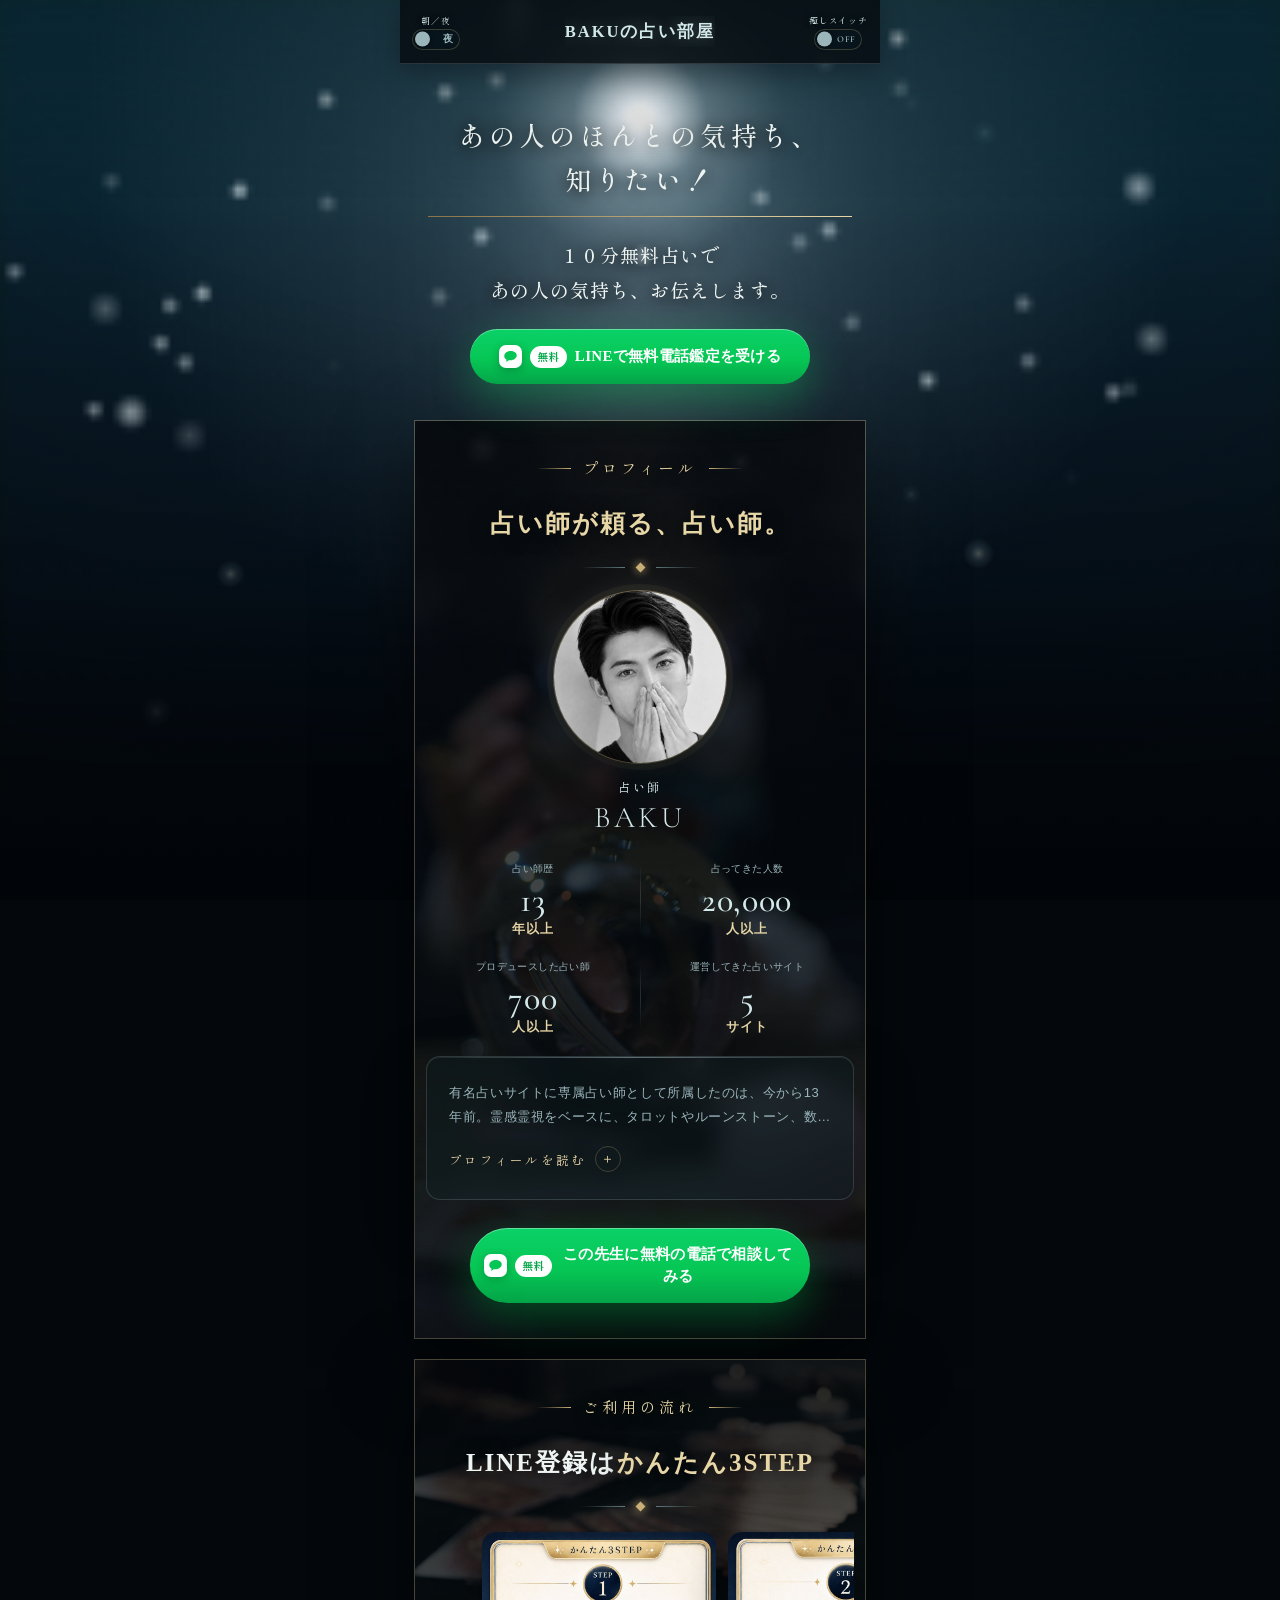
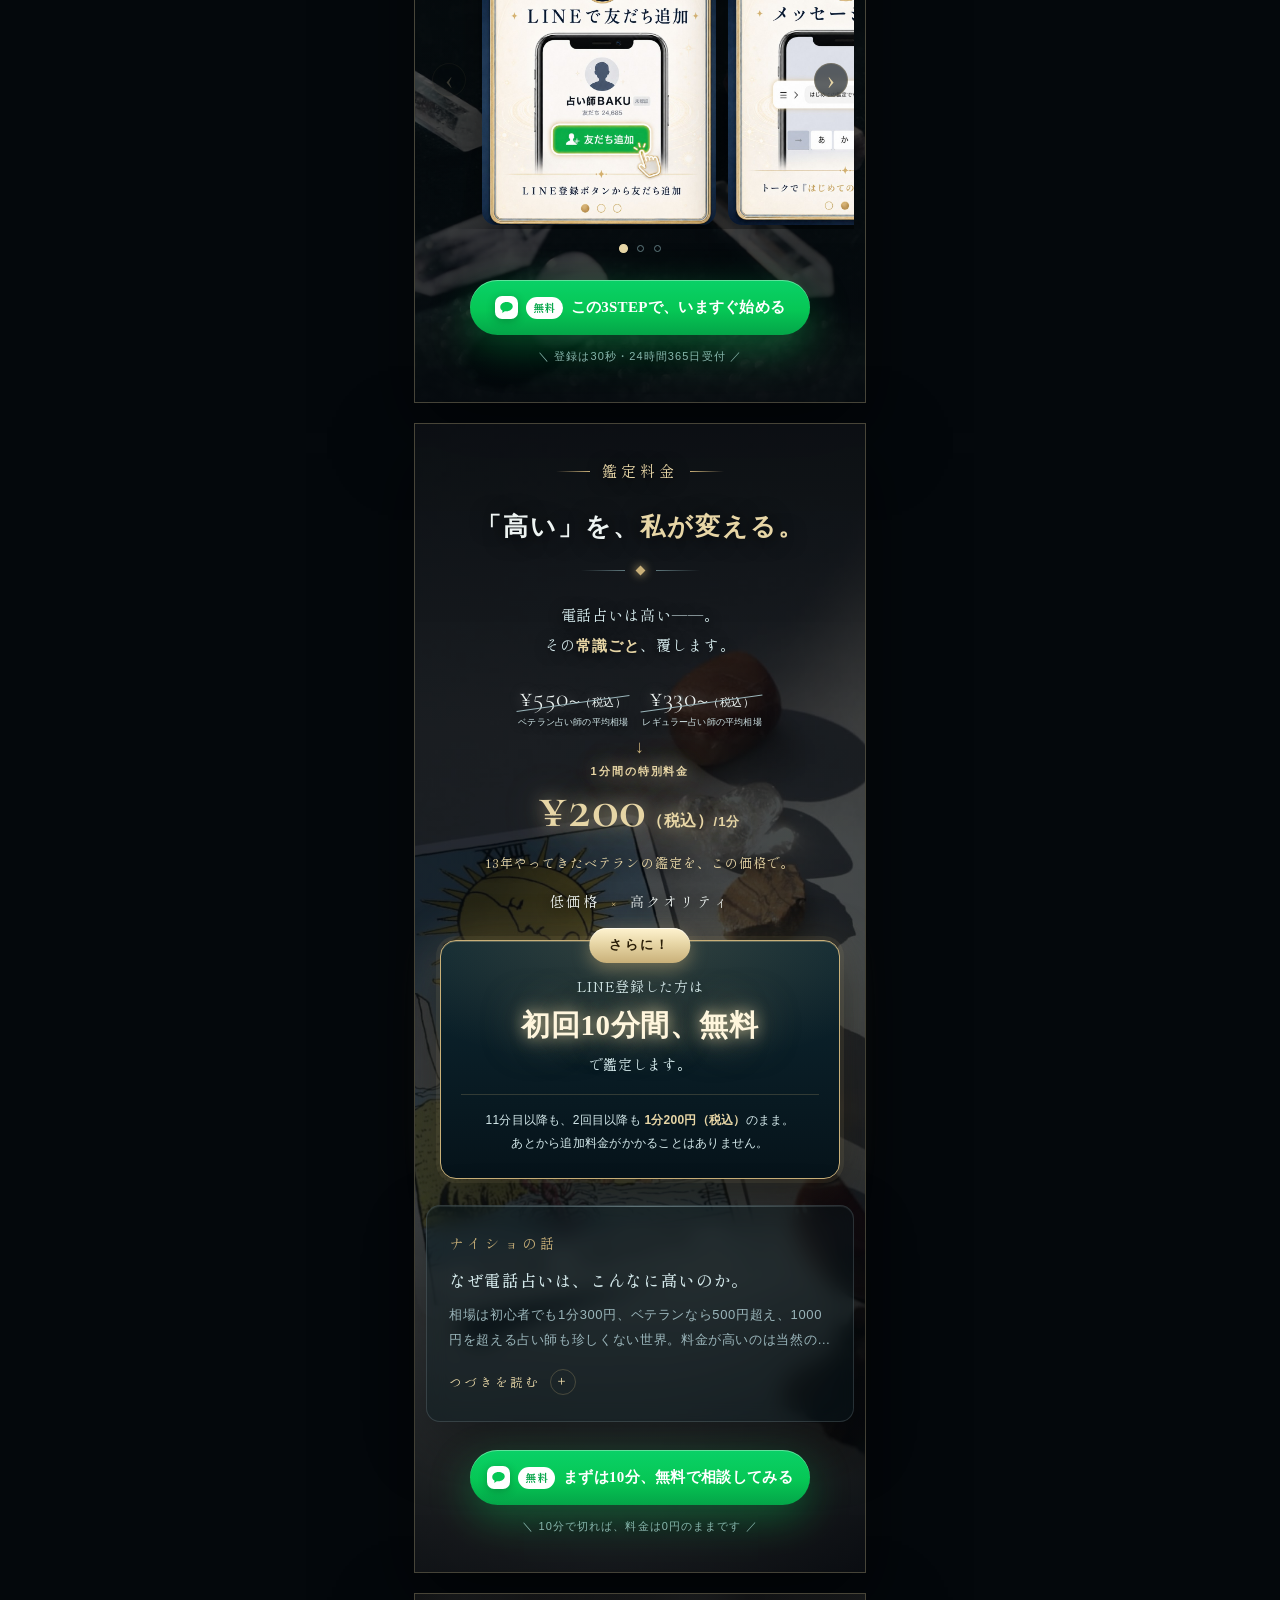
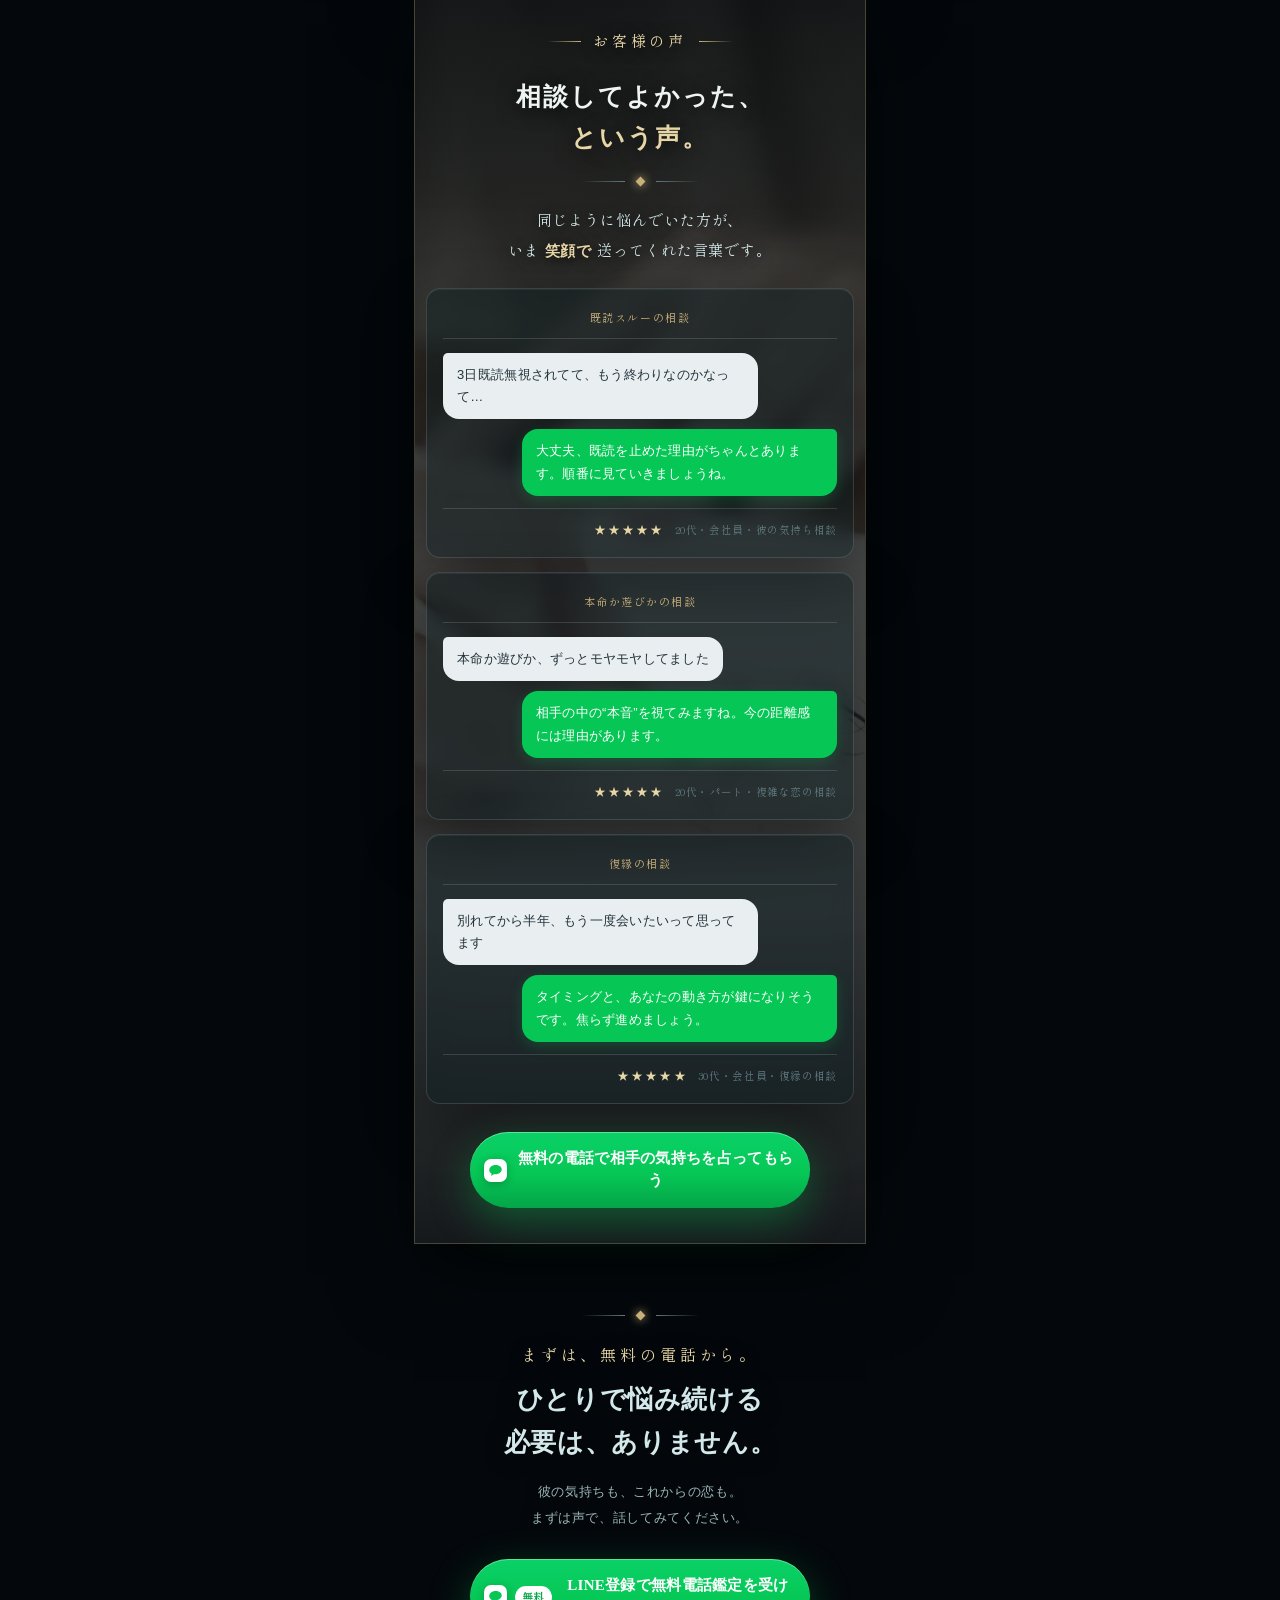
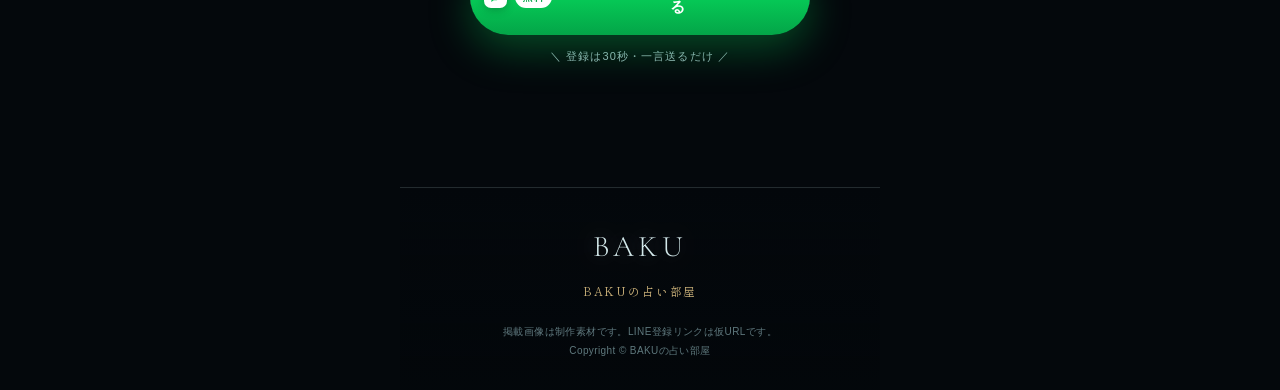
==== haru_line_lp_fable5/index.html @ 89db2534 "Rewrite the fable5 hero slider copy and catch line Co-Authored-By: Claude Opus 5 <noreply@anthropic." ====
﻿<!DOCTYPE html>
<html lang="ja">
<head>
<meta charset="UTF-8">
<meta name="viewport" content="width=device-width, initial-scale=1.0, viewport-fit=cover">
<title>占い師 BAKU｜恋愛・復縁・彼の気持ち｜LINE登録で初回10分の無料電話鑑定</title>
<meta name="description" content="恋愛・復縁・彼の気持ちに強い占い師BAKU。ひとりで悩む前に、まずはLINE登録で初回10分の無料電話鑑定を。登録後は一言送るだけ。相談実績15,000人以上。">
<meta name="theme-color" content="#04080c">
<meta property="og:title" content="占い師 BAKU｜恋愛・復縁の月あかり鑑定">
<meta property="og:type" content="website">
<link rel="preconnect" href="https://fonts.googleapis.com">
<link rel="preconnect" href="https://fonts.gstatic.com" crossorigin>
<link href="https://fonts.googleapis.com/css2?family=Shippori+Mincho+B1:wght@400;500;600;700;800&family=Zen+Kaku+Gothic+New:wght@300;400;500&family=Cormorant+Garamond:ital,wght@0,300;0,400;0,500;1,400&display=swap" rel="stylesheet">
<!-- ?v= の数字は、style.css / app.js を直したら日付などに変えてください。
     これを変えないと、スマホが前に読み込んだ古いファイルを使い続けます。 -->
<link rel="stylesheet" href="assets/style.css?v=20260826a">
<!-- 朝／夜。前回選んだほうを、CSSが効き始める前に <html> へ付けておきます。
     これをやらないと、朝を選んでいる人に一瞬だけ夜が見えてしまいます。 -->
<script>try{document.documentElement.dataset.theme=localStorage.getItem('baku-theme')==='morning'?'morning':'night';}catch(e){document.documentElement.dataset.theme='night';}</script>
</head>
<body>
<canvas id="water"></canvas>
<div class="vignette"></div>

<header class="site-header">
  <button class="theme-tg" id="themeToggle" type="button" aria-label="朝と夜を切り替える" aria-pressed="false">
    <span class="tg-label">朝／夜</span>
    <span class="tg-switch" aria-hidden="true"><span class="tg-knob"></span><span class="tg-state">夜</span></span>
  </button>
  <div class="site-logo">BAKUの占い部屋</div>
  <button class="snd" id="snd" type="button" aria-label="癒しスイッチ（水の音）" aria-pressed="false">
    <span class="snd-label">癒しスイッチ</span>
    <span class="snd-switch" aria-hidden="true"><span class="snd-knob"></span><span class="snd-state">OFF</span></span>
  </button>
</header>

<div class="shell">

  <!-- ============ ① HERO / ファーストビュー ============ -->
  <header class="hero" id="top">
    <!-- 金色のバッジは一旦なし（下のLINEボタンと内容が重なるため）。
         戻すときは、下の3行のコメントを外してください。CSSは残してあります。
    <div class="hero-top">
      <span class="hero-badge"><span class="dot"></span>LINE登録で 初回10分無料</span>
    </div>
    -->
    <div class="hero-content">
      <!-- 上部バナーは一旦なし。sample01.png が横長バナーから縦長の顔写真に差し替わったので、
           下の1行をそのまま復活させても比率が合いません。ここに顔を出したくなったら、
           プロフィールと同じ丸アイコン（assets/baku_icon.jpg）を使ってください。
      <div class="hero-photo"><img src="assets/sample01.png" alt="占い師 BAKU" fetchpriority="high"></div>
      -->

      <!-- 横から流れてくるコピー：メーターが満ちたら次の言葉へ。
           文中の「|」は改行位置です（画面には出ません）。自動で折り返させると
           行頭に1文字だけ残ることがあるので、読みやすい位置で手で区切っています。 -->
      <div class="hero-slider" id="heroSlider">
        <div class="hs-stage" aria-live="polite">
          <p class="hs-phrase">あの人のほんとの気持ち、|知りたい！</p>
          <p class="hs-phrase">連絡がこない、|本当の理由は？</p>
          <p class="hs-phrase">復縁できる？|このまま待つべき？</p>
          <p class="hs-phrase">わたしにとって、|あの人はベストな人？</p>
        </div>
        <div class="hs-meter" id="hsMeter" aria-hidden="true"></div>
      </div>

      <p class="hero-copy">１０分無料占いで<br>あの人の気持ち、お伝えします。</p>

      <div class="hero-btnwrap">
        <!-- LINE登録リンク①（ヒーロー）: 本番のLINE公式URLに差し替え -->
        <a class="btn" href="#" data-line>
          <span class="line-ic" aria-hidden="true"><svg viewBox="0 0 24 24" fill="#fff"><path d="M12 3C6.5 3 2 6.6 2 11c0 2.5 1.5 4.7 3.8 6.2-.2.7-.7 2.4-.8 2.8 0 .3.2.4.4.3.2-.1 2.7-1.8 3.7-2.5.9.1 1.9.2 2.9.2 5.5 0 10-3.6 10-8S17.5 3 12 3z"/></svg></span>
          <span class="free">無料</span><span class="txt">LINEで無料電話鑑定を受ける</span>
        </a>
      </div>

    </div>
  </header>

  <!-- ============ ② プロフィール（占い師BAKU紹介） ============ -->
  <section class="sec vidsec reveal" id="profile">
    <div class="cospa-stage" aria-hidden="true">
      <video poster="assets/poster07.jpg" autoplay muted loop playsinline preload="none">
        <source src="assets/mo07.mp4" type="video/mp4">
        <source src="assets/mo07.webm" type="video/webm">
      </video>
      <div class="veil"></div>
    </div>
    <div class="eyebrow">プロフィール</div>
    <div class="sec-title"><span class="gold">占い師が頼る、占い師。</span></div>
    <div class="divider"><span></span><i class="diamond"></i><span></span></div>

    <div class="profile-photo"><img src="assets/baku_icon.jpg" alt="占い師 BAKU" width="560" height="560" loading="lazy"></div>
    <div class="profile-name">占い師<span>BAKU</span></div>

    <!-- このセクションで一番目立たせる4つの数字。2列×2行で並べ、
         ラベル → 数字 → 単位 の順。単位を数字の下に置くことで、
         「20,000」のような桁の多い数字でも列からはみ出しません。 -->
    <div class="stats">
      <div class="stat"><div class="lbl">占い師歴</div><div class="num">13<small>年以上</small></div></div>
      <div class="stat"><div class="lbl">占ってきた人数</div><div class="num">20,000<small>人以上</small></div></div>
      <div class="stat"><div class="lbl">プロデュースした占い師</div><div class="num">700<small>人以上</small></div></div>
      <div class="stat"><div class="lbl">運営してきた占いサイト</div><div class="num">5<small>サイト</small></div></div>
    </div>

    <!-- プロフィールカード：長文は最初たたんでおき、読みたい人だけパネルで開きます -->
    <div class="glass teaser">
      <p class="teaser-p">有名占いサイトに専属占い師として所属したのは、今から13年前。霊感霊視をベースに、タロットやルーンストーン、数秘術も組み合わせて鑑定していくと…</p>
      <button class="readmore" data-modal="profile">プロフィールを読む<span class="ic">＋</span></button>
    </div>

    <div class="btn-wrap cta-line">
      <!-- LINE登録リンク②（プロフィール後）: 本番のLINE公式URLに差し替え -->
      <a class="btn" href="#" data-line>
        <span class="line-ic" aria-hidden="true"><svg viewBox="0 0 24 24" fill="#fff"><path d="M12 3C6.5 3 2 6.6 2 11c0 2.5 1.5 4.7 3.8 6.2-.2.7-.7 2.4-.8 2.8 0 .3.2.4.4.3.2-.1 2.7-1.8 3.7-2.5.9.1 1.9.2 2.9.2 5.5 0 10-3.6 10-8S17.5 3 12 3z"/></svg></span>
        <span class="free">無料</span><span class="txt">この先生に無料の電話で相談してみる</span>
      </a>
    </div>
  </section>

  <!-- ============ ③ ご利用の流れ（LINE登録3STEP） ============ -->
  <section class="sec vidsec reveal" id="flow">
    <div class="cospa-stage" aria-hidden="true">
      <video poster="assets/poster05.jpg" autoplay muted loop playsinline preload="none">
        <source src="assets/mo05.mp4" type="video/mp4">
      </video>
      <div class="veil"></div>
    </div>
    <div class="eyebrow">ご利用の流れ</div>
    <div class="sec-title">LINE登録は<span class="gold">かんたん3STEP</span></div>
    <div class="divider"><span></span><i class="diamond"></i><span></span></div>

    <!-- 横スワイプはCSSのスクロールスナップに任せています（指の動きをJSで追いかけていません）。
         ブラウザ本来の横スクロールなので、慣性も端の止まり方もOS標準どおりに動きます。
         JSがやるのは、ドットの点灯と矢印を押したときの移動だけです。
         左右のカードが少しのぞくように、1枚の幅を74%にしてあります。 -->
    <div class="steps">
      <button class="steps-arw prev" type="button" aria-label="前のステップを見る">‹</button>
      <div class="steps-track" id="stepsTrack">
        <figure class="step-slide"><img src="assets/line_step1.jpg" alt="STEP1 LINEで友だち追加。LINE登録ボタンから友だち追加します。" width="840" height="1050" loading="lazy"></figure>
        <figure class="step-slide"><img src="assets/line_step2.jpg" alt="STEP2 メッセージを送信。トークで「はじめての鑑定です。」と送ります。" width="840" height="1050" loading="lazy"></figure>
        <figure class="step-slide"><img src="assets/line_step3.jpg" alt="STEP3 無料鑑定の日時を決める。日時を決めて、当日お電話で鑑定します。24時間365日受付中。" width="840" height="1050" loading="lazy"></figure>
      </div>
      <button class="steps-arw next" type="button" aria-label="次のステップを見る">›</button>
    </div>
    <div class="steps-dots" id="stepsDots"></div>

    <div class="btn-wrap cta-line">
      <!-- LINE登録リンク: 本番のLINE公式URLに差し替え -->
      <a class="btn" href="#" data-line>
        <span class="line-ic" aria-hidden="true"><svg viewBox="0 0 24 24" fill="#fff"><path d="M12 3C6.5 3 2 6.6 2 11c0 2.5 1.5 4.7 3.8 6.2-.2.7-.7 2.4-.8 2.8 0 .3.2.4.4.3.2-.1 2.7-1.8 3.7-2.5.9.1 1.9.2 2.9.2 5.5 0 10-3.6 10-8S17.5 3 12 3z"/></svg></span>
        <span class="free">無料</span><span class="txt">この3STEPで、いますぐ始める</span>
      </a>
      <p class="btn-sub">＼ 登録は30秒・24時間365日受付 ／</p>
    </div>
  </section>

  <!-- ============ ④ 鑑定料金（相場との比較） ============ -->
  <section class="sec vidsec reveal" id="price">
    <div class="cospa-stage" aria-hidden="true">
      <video poster="assets/poster06.jpg" autoplay muted loop playsinline preload="none">
        <source src="assets/mo06.mp4" type="video/mp4">
      </video>
      <div class="veil"></div>
    </div>
    <div class="eyebrow">鑑定料金</div>
    <div class="sec-title">「高い」を、<span class="gold">私が変える。</span></div>
    <div class="divider"><span></span><i class="diamond"></i><span></span></div>

    <!-- 料金は「いくらか」ではなく「相場と比べてどうか」を見せます。
         ¥550 / ¥330 に線を引いてから ¥200 を出すことで、金額の意味が一目で伝わります。 -->
    <p class="lead-c cospa-lead">電話占いは高い——。<br>その<b>常識ごと</b>、覆します。</p>

    <div class="priceflip">
      <div class="price-old">
        <div class="market-price">
          <span class="yen">¥550<small>〜（税込）</small></span>
          <span class="label">ベテラン占い師の平均相場</span>
        </div>
        <div class="market-price">
          <span class="yen">¥330<small>〜（税込）</small></span>
          <span class="label">レギュラー占い師の平均相場</span>
        </div>
      </div>
      <div class="arrow">→</div>
      <div class="price-new"><small>1分間の特別料金</small>¥200<span class="tax">（税込）</span><span class="per">/1分</span></div>
    </div>
    <p class="price-note">13年やってきたベテランの鑑定を、この価格で。</p>
    <p class="taglabel">低価格 <span class="x">×</span> 高クオリティ</p>

    <!-- 特典。¥200 を見せ切ってから重ねる順番です。
         先に「無料」を出すと、主役であるはずの ¥200 が霞みます。 -->
    <div class="bonus">
      <div class="bonus-k">さらに！</div>
      <p class="bonus-t">
        <span class="bt-s">LINE登録した方は</span>
        <b>初回10分間、無料</b>
        <span class="bt-s">で鑑定します。</span>
      </p>
      <p class="bonus-p">11分目以降も、2回目以降も <b>1分200円（税込）</b>のまま。<br>あとから追加料金がかかることはありません。</p>
    </div>

    <div class="glass teaser">
      <div class="teaser-k">ナイショの話</div>
      <div class="teaser-t">なぜ電話占いは、こんなに高いのか。</div>
      <p class="teaser-p">相場は初心者でも1分300円、ベテランなら500円超え、1000円を超える占い師も珍しくない世界。料金が高いのは当然のこと——でも、それにしても高すぎませんか？どこに無駄があり、なぜ価格が膨らむのか。私は、その構造を全部知っています。</p>
      <button class="readmore" data-modal="cospa">つづきを読む<span class="ic">＋</span></button>
    </div>

    <div class="btn-wrap cta-line">
      <!-- LINE登録リンク: 本番のLINE公式URLに差し替え -->
      <a class="btn" href="#" data-line>
        <span class="line-ic" aria-hidden="true"><svg viewBox="0 0 24 24" fill="#fff"><path d="M12 3C6.5 3 2 6.6 2 11c0 2.5 1.5 4.7 3.8 6.2-.2.7-.7 2.4-.8 2.8 0 .3.2.4.4.3.2-.1 2.7-1.8 3.7-2.5.9.1 1.9.2 2.9.2 5.5 0 10-3.6 10-8S17.5 3 12 3z"/></svg></span>
        <span class="free">無料</span><span class="txt">まずは10分、無料で相談してみる</span>
      </a>
      <p class="btn-sub">＼ 10分で切れば、料金は0円のままです ／</p>
    </div>
  </section>

  <!-- ============ ⑤ お客様の声 ============ -->
  <section class="sec vidsec reveal" id="voices">
    <div class="cospa-stage" aria-hidden="true">
      <video poster="assets/poster09.jpg" autoplay muted loop playsinline preload="none">
        <source src="assets/mo09.mp4" type="video/mp4">
      </video>
      <div class="veil"></div>
    </div>
    <div class="eyebrow">お客様の声</div>
    <div class="sec-title">相談してよかった、<br><span class="gold">という声。</span></div>
    <div class="divider"><span></span><i class="diamond"></i><span></span></div>
    <p class="lead-c">同じように悩んでいた方が、<br>いま <b>笑顔で</b> 送ってくれた言葉です。</p>

    <div class="voice-grid">
      <div class="glass talk">
        <div class="talk-topic">既読スルーの相談</div>
        <div class="talk-row them"><div class="bubble them">3日既読無視されてて、もう終わりなのかなって…</div></div>
        <div class="talk-row me"><div class="bubble me">大丈夫、既読を止めた理由がちゃんとあります。順番に見ていきましょうね。</div></div>
        <div class="talk-meta"><span class="voice-stars">★★★★★</span><span class="talk-who">20代・会社員・彼の気持ち相談</span></div>
      </div>

      <div class="glass talk">
        <div class="talk-topic">本命か遊びかの相談</div>
        <div class="talk-row them"><div class="bubble them">本命か遊びか、ずっとモヤモヤしてました</div></div>
        <div class="talk-row me"><div class="bubble me">相手の中の“本音”を視てみますね。今の距離感には理由があります。</div></div>
        <div class="talk-meta"><span class="voice-stars">★★★★★</span><span class="talk-who">20代・パート・複雑な恋の相談</span></div>
      </div>

      <div class="glass talk">
        <div class="talk-topic">復縁の相談</div>
        <div class="talk-row them"><div class="bubble them">別れてから半年、もう一度会いたいって思ってます</div></div>
        <div class="talk-row me"><div class="bubble me">タイミングと、あなたの動き方が鍵になりそうです。焦らず進めましょう。</div></div>
        <div class="talk-meta"><span class="voice-stars">★★★★★</span><span class="talk-who">30代・会社員・復縁の相談</span></div>
      </div>
    </div>

    <div class="btn-wrap cta-line">
      <!-- LINE登録リンク④（お客様の声の後）: 本番のLINE公式URLに差し替え -->
      <a class="btn" href="#" data-line>
        <span class="line-ic" aria-hidden="true"><svg viewBox="0 0 24 24" fill="#fff"><path d="M12 3C6.5 3 2 6.6 2 11c0 2.5 1.5 4.7 3.8 6.2-.2.7-.7 2.4-.8 2.8 0 .3.2.4.4.3.2-.1 2.7-1.8 3.7-2.5.9.1 1.9.2 2.9.2 5.5 0 10-3.6 10-8S17.5 3 12 3z"/></svg></span>
        <span class="txt">無料の電話で相手の気持ちを占ってもらう</span>
      </a>
    </div>
  </section>

  <!-- ============ ⑥ 最終CTA ============ -->
  <section class="ctablock reveal" id="final">
    <div class="divider"><span></span><i class="diamond"></i><span></span></div>
    <div class="ck">まずは、無料の電話から。</div>
    <div class="ct">ひとりで悩み続ける<br>必要は、ありません。</div>
    <p class="cp">彼の気持ちも、これからの恋も。<br>まずは声で、話してみてください。</p>
    <div class="btn-wrap">
      <!-- LINE登録リンク⑤（最終CTA）: 本番のLINE公式URLに差し替え -->
      <a class="btn" href="#" data-line>
        <span class="line-ic" aria-hidden="true"><svg viewBox="0 0 24 24" fill="#fff"><path d="M12 3C6.5 3 2 6.6 2 11c0 2.5 1.5 4.7 3.8 6.2-.2.7-.7 2.4-.8 2.8 0 .3.2.4.4.3.2-.1 2.7-1.8 3.7-2.5.9.1 1.9.2 2.9.2 5.5 0 10-3.6 10-8S17.5 3 12 3z"/></svg></span>
        <span class="free">無料</span><span class="txt">LINE登録で無料電話鑑定を受ける</span>
      </a>
      <p class="btn-sub">＼ 登録は30秒・一言送るだけ ／</p>
    </div>
  </section>

  <footer>
    <div class="fname">BAKU</div>
    <div class="fsub">BAKUの占い部屋</div>
    <p class="note">掲載画像は制作素材です。LINE登録リンクは仮URLです。<br>Copyright © BAKUの占い部屋</p>
  </footer>

</div>

<!-- STICKY CTA -->
<div class="sticky" id="sticky">
  <!-- LINE登録リンク⑥（追尾ボタン）: 本番のLINE公式URLに差し替え -->
  <a class="btn" href="#" data-line>
    <span class="line-ic" aria-hidden="true"><svg viewBox="0 0 24 24" fill="#fff"><path d="M12 3C6.5 3 2 6.6 2 11c0 2.5 1.5 4.7 3.8 6.2-.2.7-.7 2.4-.8 2.8 0 .3.2.4.4.3.2-.1 2.7-1.8 3.7-2.5.9.1 1.9.2 2.9.2 5.5 0 10-3.6 10-8S17.5 3 12 3z"/></svg></span>
    <span class="free">無料</span><span class="txt">まずは無料の電話で相談する</span>
  </a>
</div>

<!-- MODAL -->
<div class="modal" id="modal">
  <div class="modal-bd" data-close></div>
  <div class="modal-card">
    <div class="grip"></div>
    <div class="modal-k" id="mk"></div>
    <div class="modal-t" id="mt"></div>
    <div class="modal-body" id="mb"></div>
    <button class="modal-close" data-close>閉じる</button>
  </div>
</div>

<script src="assets/app.js?v=20260826a"></script>
</body>
</html>
---- haru_line_lp_fable5/assets/style.css ----
/* =========================================================
   BAKUの占い部屋｜恋愛・復縁の月あかり鑑定 — LINE登録特化LP
   Design: 深い青 × 金 × 月 × 水面 / 女性向け・安心感重視
   ========================================================= */
:root{
  --abyss:#04080c;
  --deep:#08161e;
  --tide:#0c2e38;
  --panel:rgba(8,24,30,.42);
  --panel-soft:rgba(12,32,40,.5);
  --moon:#d3e8ea;
  --pearl:#eef4f2;
  --silver:#9bb6bb;
  --silver-d:#5f797e;
  --gold:#c9b079;
  --gold-hi:#e7d6a6;
  --gold-deep:#8a734a;
  --rose:#e8c2c7;            /* やわらかい女性向けアクセント */
  --line-green:#06c755;      /* LINE登録ボタンとアイコンの緑 */
  --line-green-d:#04a548;
  --muted:var(--silver);
  --line:rgba(207,230,232,.16);
  --line-gold:rgba(201,176,121,.26);
  --serif:'Shippori Mincho B1',serif;
  --sans:'Zen Kaku Gothic New',sans-serif;
  --latin:'Cormorant Garamond',serif;
}
*{margin:0;padding:0;box-sizing:border-box;-webkit-tap-highlight-color:transparent}
html{scroll-behavior:smooth}
body{
  background:var(--abyss);
  color:var(--pearl);
  font-family:var(--sans);
  font-weight:300;
  line-height:1.9;
  letter-spacing:.04em;
  overflow-x:hidden;
}
a,button{outline:none}
a:focus-visible,button:focus-visible{outline:2px solid var(--moon);outline-offset:3px;border-radius:4px}
img{max-width:100%;display:block}

/* ===== moonlit water surface ===== */
#water{position:fixed;inset:0;z-index:0;display:block;touch-action:manipulation}
.vignette{position:fixed;inset:0;z-index:1;pointer-events:none;
  background:radial-gradient(125% 85% at 50% 6%, transparent 38%, rgba(2,5,8,.52) 100%),
  linear-gradient(180deg, rgba(2,5,8,.28) 0%, transparent 22%, transparent 64%, rgba(2,5,8,.66) 100%)}

.shell{position:relative;z-index:2;max-width:480px;margin:64px auto 0}
.shell>*{position:relative;z-index:1}

/* ===== site menu ===== */
.site-header{position:fixed;top:0;left:50%;transform:translateX(-50%);z-index:120;
  width:100%;max-width:480px;height:64px;display:flex;align-items:center;justify-content:center;
  background:rgba(4,9,13,.78);border-bottom:1px solid var(--line);
  box-shadow:0 8px 26px rgba(0,0,0,.28);backdrop-filter:blur(10px);-webkit-backdrop-filter:blur(10px)}
/* ヘッダー左の朝／夜スイッチ。右の癒しスイッチと同じ形にそろえてあります。
   OFF（左）＝夜、ON（右）＝朝。ONのときだけ、つまみが右へ動いて朝日色になります。 */
.theme-tg{position:absolute;left:12px;top:50%;transform:translateY(-50%);
  border:0;background:transparent;cursor:pointer;padding:0;
  display:flex;flex-direction:column;align-items:center;gap:3px}
.tg-label{font-family:var(--serif);font-size:8.5px;letter-spacing:.1em;color:var(--moon);
  white-space:nowrap;text-shadow:0 1px 6px rgba(2,5,8,.9)}
.tg-switch{position:relative;width:48px;height:21px;border-radius:21px;
  border:1px solid var(--line-gold);background:rgba(8,24,30,.6);transition:.25s}
.tg-knob{position:absolute;top:50%;left:2px;width:15px;height:15px;border-radius:50%;
  background:var(--silver);transform:translateY(-50%);transition:.25s;box-shadow:0 1px 4px rgba(0,0,0,.45)}
.tg-state{position:absolute;top:50%;transform:translateY(-50%);right:6px;
  font-family:var(--serif);font-size:9.5px;font-weight:600;color:var(--silver);transition:.2s}
.theme-tg.on .tg-switch{background:linear-gradient(180deg,#ffe6a4,#f5c25c);border-color:#e0ac4c}
.theme-tg.on .tg-knob{left:29px;background:#fff}
.theme-tg.on .tg-state{right:auto;left:8px;color:#6b4a10}
/* ロゴが日本語混じり（BAKUの占い部屋）になったので、欧文専用の --latin ではなく
   和文も持っている明朝（--serif）に。--latin のままだと「の占い部屋」だけ別の書体になります。 */
.site-logo{font-family:var(--serif);font-weight:600;font-size:16.5px;letter-spacing:.12em;
  color:var(--moon);text-shadow:0 0 18px rgba(211,232,234,.3);white-space:nowrap;
  max-width:calc(100% - 150px);overflow:hidden;text-overflow:clip}
.snd{position:absolute;right:12px;top:50%;transform:translateY(-50%);
  border:0;background:transparent;cursor:pointer;padding:0;
  display:flex;flex-direction:column;align-items:center;gap:3px}
.snd-label{font-family:var(--serif);font-size:8.5px;letter-spacing:.1em;color:var(--moon);
  white-space:nowrap;text-shadow:0 1px 6px rgba(2,5,8,.9)}
.snd-switch{position:relative;width:48px;height:21px;border-radius:21px;
  border:1px solid var(--line-gold);background:rgba(8,24,30,.6);transition:.25s}
.snd-knob{position:absolute;top:50%;left:2px;width:15px;height:15px;border-radius:50%;
  background:var(--silver);transform:translateY(-50%);transition:.25s;box-shadow:0 1px 4px rgba(0,0,0,.45)}
.snd-state{position:absolute;top:50%;transform:translateY(-50%);right:6px;
  font-family:var(--latin);font-size:9px;font-weight:600;letter-spacing:.04em;color:var(--silver);transition:.2s}
.snd.on .snd-switch{background:linear-gradient(180deg,var(--gold-hi),var(--gold));border-color:var(--gold)}
.snd.on .snd-knob{left:29px;background:var(--abyss)}
.snd.on .snd-state{right:auto;left:8px;color:var(--abyss)}
/* ===== shared ===== */
.eyebrow{font-family:var(--serif);font-size:15px;letter-spacing:.26em;color:var(--gold-hi);
  display:flex;align-items:center;justify-content:center;gap:12px;white-space:nowrap;flex-wrap:nowrap;
  text-shadow:0 2px 16px rgba(2,5,8,.9)}
.eyebrow::before,.eyebrow::after{content:"";height:1px;width:34px;flex:0 1 34px;
  background:linear-gradient(90deg,transparent,var(--gold))}
.eyebrow::after{background:linear-gradient(90deg,var(--gold),transparent)}
.sec{padding:44px 26px 40px;position:relative}
.sec-title{font-family:var(--serif);font-weight:600;font-size:25px;line-height:1.65;
  text-align:center;margin:18px 0 8px;letter-spacing:.08em;color:var(--pearl);
  text-shadow:0 2px 20px rgba(2,5,8,.9)}
.sec-title .gold{color:var(--gold-hi)}
.divider{display:flex;align-items:center;justify-content:center;gap:12px;margin:6px auto 20px}
.eyebrow+.sec-title{margin-top:20px;margin-bottom:20px}
.sec-title+.divider{margin-top:0}
.divider span{height:1px;width:44px;background:linear-gradient(90deg,transparent,var(--silver-d))}
.divider span:last-child{background:linear-gradient(90deg,var(--silver-d),transparent)}
.diamond{width:7px;height:7px;background:var(--gold);transform:rotate(45deg);box-shadow:0 0 10px var(--gold)}
.lead-c{font-family:var(--serif);text-align:center;color:var(--moon);font-size:15px;line-height:2;
  letter-spacing:.06em;margin-bottom:22px;text-shadow:0 2px 14px rgba(2,5,8,.9)}
.lead-c b{color:var(--gold-hi);font-weight:600}

/* reveal */
.reveal{opacity:0;transform:translateY(34px);transition:opacity 1.1s cubic-bezier(.2,.7,.2,1),transform 1.1s cubic-bezier(.2,.7,.2,1)}
.reveal.in{opacity:1;transform:none}

/* glass card */
.glass{background:var(--panel);border:1px solid var(--line);border-radius:14px;
  backdrop-filter:blur(10px);-webkit-backdrop-filter:blur(10px);
  box-shadow:0 24px 60px rgba(0,0,0,.4),inset 0 1px 0 rgba(211,232,234,.07)}

/* プロフィールカード（たたんだ紹介文＋「プロフィールを読む」）
   本文は2行で切って、続きは下から出るパネルで読ませます。 */
.teaser{padding:24px 22px;text-align:left;position:relative;overflow:hidden}
.teaser::before{content:"";position:absolute;top:0;left:0;right:0;height:1px;
  background:linear-gradient(90deg,transparent,var(--silver),transparent);opacity:.5}
.teaser-k{font-family:var(--serif);font-size:14px;letter-spacing:.3em;color:var(--gold);
  margin-bottom:10px}
.teaser-t{font-family:var(--serif);font-size:16.5px;font-weight:500;line-height:1.7;margin-bottom:9px;color:var(--moon)}
.teaser-p{font-size:13px;color:var(--silver);line-height:1.9;
  display:-webkit-box;-webkit-line-clamp:2;-webkit-box-orient:vertical;overflow:hidden}
.readmore{margin-top:16px;display:inline-flex;align-items:center;gap:9px;
  font-family:var(--serif);font-size:12.5px;letter-spacing:.18em;color:var(--gold-hi);
  background:none;border:none;cursor:pointer;padding:0}
.readmore .ic{width:26px;height:26px;border:1px solid var(--line-gold);border-radius:50%;
  display:grid;place-items:center;font-family:var(--latin);transition:.3s}
.readmore:active .ic{background:var(--gold);color:var(--abyss)}

/* section video background */
.vidsec{position:relative;overflow:visible}
.vidsec>*:not(.cospa-stage){position:relative;z-index:1}
.cospa-stage{position:absolute;z-index:0;inset:10px 14px;overflow:hidden;background:transparent;
  pointer-events:none;border:1px solid rgba(231,214,166,.3);box-shadow:0 30px 72px rgba(0,0,0,.5)}
.cospa-stage video{position:absolute;inset:0;width:100%;height:100%;object-fit:cover;opacity:.55;
  filter:brightness(.72) contrast(1.04) saturate(.85) sepia(.16) hue-rotate(-6deg)}
.cospa-stage .veil{position:absolute;inset:0;pointer-events:none;
  background:linear-gradient(180deg,rgba(4,8,12,.72),rgba(5,12,17,.32) 26%,rgba(6,16,22,.3) 52%,rgba(5,12,17,.44) 74%,rgba(4,8,12,.82))}

/* =========================================================
   LINE BUTTON — 高級感（金）× LINEらしさ（緑アイコン）
   ========================================================= */
/* 文言の長さがボタンによってバラバラ（14〜19文字）なので、
   固定の文字サイズだと長いものが pill からはみ出し、中央寄せのため
   左のアイコンと右の文字が同時に切れます。画面幅に合わせて縮め、
   それでも入りきらない場合は切らずに2行にします（nowrap を外している理由）。 */
.btn{display:inline-flex;align-items:center;justify-content:center;gap:8px;width:100%;
  max-width:340px;padding:16px 14px;font-family:var(--serif);
  font-size:clamp(11.5px,3.2vw,15px);font-weight:600;line-height:1.45;
  letter-spacing:.02em;color:#fff;border:none;border-radius:48px;
  cursor:pointer;text-decoration:none;
  /* LINE登録が目的のLPなので、ボタンはLINEの緑。押した先がどこかを色で伝えます。 */
  background:linear-gradient(180deg,#0ad167,var(--line-green) 55%,var(--line-green-d));
  box-shadow:0 14px 40px rgba(6,199,85,.34),inset 0 1px 0 rgba(255,255,255,.35);
  position:relative;overflow:hidden;transition:transform .12s}
.btn::after{content:"";position:absolute;top:0;left:-70%;width:45%;height:100%;
  background:linear-gradient(100deg,transparent,rgba(255,255,255,.55),transparent);
  transform:skewX(-18deg);animation:sheen 5.5s ease-in-out 1.5s infinite}
@keyframes sheen{0%,72%{left:-70%}86%{left:130%}100%{left:130%}}
.btn:active{transform:translateY(2px)}
/* ボタン自体が緑になったので、アイコンは白地に緑ヌキ（緑の上に緑では消えるため）。
   SVGの fill="#fff" はCSSのほうが強いので、こちらで緑に上書きしています。 */
.btn .line-ic{flex:0 0 auto;width:23px;height:23px;border-radius:7px;
  background:#fff;
  display:grid;place-items:center;box-shadow:0 2px 8px rgba(2,40,18,.28);position:relative;z-index:1}
.btn .line-ic svg{width:15px;height:15px;display:block}
.btn .line-ic svg path{fill:var(--line-green)}
.btn .txt{position:relative;z-index:1}
.btn .free{flex:0 0 auto;font-family:var(--serif);font-size:11px;font-weight:700;
  background:#fff;color:var(--line-green-d);white-space:nowrap;
  padding:3px 7px;border-radius:20px;position:relative;z-index:1;letter-spacing:.04em}
.btn.ghost{background:transparent;color:var(--gold-hi);border:1px solid var(--line-gold);
  box-shadow:none;font-size:14px}
.btn.ghost::after{display:none}
.btn.ghost .line-ic{background:linear-gradient(180deg,#3fd977,var(--line-green) 55%,var(--line-green-d))}
.btn.ghost .line-ic svg path{fill:#fff}
.btn-sub{font-size:11px;color:var(--silver);letter-spacing:.1em;margin-top:11px;text-align:center;
  text-shadow:0 2px 12px rgba(2,5,8,.9)}
.btn-wrap{text-align:center}

/* ===== HERO ===== */
/* バッジを消しているあいだは、その分の高さを padding-top で補って、
   ヘッダーと流れるコピーの間に余白を残します（戻すときは 8px に）。 */
.hero{position:relative;z-index:3;padding:30px 0 26px;display:flex;flex-direction:column}
/* 金色のバッジ。いまは index.html 側でコメントアウト中ですが、戻せるように残してあります。
   流れるコピーとは切り離してあるので、戻せば切り替わっても消えず出っぱなしになります。 */
.hero-top{position:relative;padding:0 26px;text-align:center;z-index:3;margin-bottom:16px}
.hero-badge{display:inline-flex;align-items:center;gap:9px;font-family:var(--serif);
  font-size:12.5px;letter-spacing:.16em;color:var(--abyss);font-weight:600;
  padding:8px 18px;border-radius:40px;
  background:linear-gradient(180deg,var(--gold-hi),var(--gold));
  box-shadow:0 8px 24px rgba(201,176,121,.32);animation:fadeDown 1.1s .15s both}
.hero-badge .dot{width:6px;height:6px;border-radius:50%;background:var(--line-green);box-shadow:0 0 8px var(--line-green)}
.hero-content{position:relative;z-index:3;padding:0 26px;text-align:center}
.hero-name{font-family:var(--latin);font-weight:400;font-size:82px;line-height:.94;
  letter-spacing:.05em;margin:6px 0 4px;
  background:linear-gradient(180deg,#fff 0%,var(--moon) 48%,var(--silver) 100%);
  -webkit-background-clip:text;background-clip:text;-webkit-text-fill-color:transparent;
  filter:drop-shadow(0 6px 40px rgba(159,184,189,.45));
  animation:fadeUp 1.1s .55s both,glow 8s ease-in-out 2.6s infinite}
.hero-role{font-family:var(--serif);font-size:12px;letter-spacing:.32em;color:var(--gold-hi);
  margin-bottom:16px;animation:fadeUp 1s .65s both;text-shadow:0 2px 12px rgba(2,5,8,1)}
.hero-copy{font-family:var(--serif);font-size:19px;font-weight:500;line-height:1.85;letter-spacing:.05em;
  color:var(--pearl);animation:fadeUp 1s .75s both;text-shadow:0 2px 16px rgba(2,5,8,1),0 0 34px rgba(2,5,8,.9)}
.hero-copy em{font-style:normal;color:var(--gold-hi);
  background:linear-gradient(transparent 60%,rgba(201,176,121,.22) 60%)}
.hero-copy .sm{display:block;font-size:13px;font-weight:400;color:var(--moon);letter-spacing:.14em;margin-top:8px}

.hero-btnwrap{margin-top:22px;animation:fadeUp 1s 1.05s both}
.hero-hint{margin-top:26px;text-align:center;font-size:11px;letter-spacing:.26em;
  color:var(--silver-d);animation:breathe 4.5s ease-in-out 2.2s infinite}
.hero-hint i{display:inline-block;width:5px;height:5px;border-radius:50%;background:var(--moon);
  box-shadow:0 0 12px var(--moon);vertical-align:middle;margin:0 8px}
/* ===== hero rotating phrases =====
   言葉が1文字ずつ横から流れ込み、数字の隣のメーターが満ちたら次の言葉へ。
   動かすのは transform と opacity だけなので、水面の描画と競合しません。 */
.hero-slider{margin:4px 0 20px;animation:fadeUp 1s .5s both}
.hs-stage{position:relative;height:118px;overflow:hidden}
.hs-phrase{position:absolute;inset:0;margin:0;
  display:flex;align-items:center;align-content:center;justify-content:center;flex-wrap:wrap;
  font-family:var(--serif);font-size:clamp(20px,5.8vw,26px);font-weight:500;
  line-height:1.7;letter-spacing:.16em;color:var(--pearl);text-align:center;
  text-shadow:0 2px 16px rgba(2,5,8,1),0 0 34px rgba(2,5,8,.9);
  visibility:hidden;pointer-events:none}
.hs-phrase.is-on,.hs-phrase.is-out{visibility:visible}
.hs-phrase span{display:inline-block;opacity:0}
/* 文中の「|」から作られる、高さ0の改行。ここで必ず行が変わります。 */
.hs-phrase .hs-br{flex:0 0 100%;height:0;opacity:1;animation:none!important}
.hs-phrase.is-on span{animation:hsIn .9s cubic-bezier(.16,.85,.3,1) both}
.hs-phrase.is-out span{animation:hsOut .5s ease both;animation-delay:0s!important}
@keyframes hsIn{from{opacity:0;transform:translateX(30px)}to{opacity:1;transform:none}}
@keyframes hsOut{from{opacity:1;transform:none}to{opacity:0;transform:translateX(-24px)}}

/* メーター：横一本のバー。満ちたら次の言葉へ切り替わる */
.hs-meter{display:flex;align-items:center;padding:0 2px}
.hs-track{flex:1;height:1px;background:var(--line);position:relative;overflow:hidden}
.hs-fill{position:absolute;inset:0;transform:scaleX(0);transform-origin:left center;
  background:linear-gradient(90deg,var(--gold-deep),var(--gold-hi))}
.hs-fill.run{animation:hsFill var(--hs-dur,4800ms) linear both}
@keyframes hsFill{from{transform:scaleX(0)}to{transform:scaleX(1)}}
@media (prefers-reduced-motion:reduce){
  .hs-phrase span,.hs-phrase.is-on span,.hs-phrase.is-out span{
    animation:none;opacity:1;transform:none}
  .hs-phrase{transition:opacity .45s ease}
  .hs-phrase.is-out{opacity:0}
}

@keyframes fadeUp{from{opacity:0;transform:translateY(26px)}to{opacity:1;transform:none}}
@keyframes fadeDown{from{opacity:0;transform:translateY(-18px)}to{opacity:1;transform:none}}
@keyframes glow{0%,100%{filter:drop-shadow(0 6px 40px rgba(159,184,189,.4))}
  50%{filter:drop-shadow(0 6px 60px rgba(211,232,234,.62))}}
@keyframes breathe{0%,100%{opacity:.35}50%{opacity:.9}}

/* =========================================================
   ご利用の流れ — LINE登録3STEPの横スワイプ
   ---------------------------------------------------------
   スワイプはブラウザの横スクロール＋scroll-snap にそのまま任せています。
   指の動きをJSで追う実装より安定していて、慣性も端の止まり方もOS標準です。
   ・セクションの枠（.cospa-stage）からカードがはみ出して見えないよう、
     .steps は .sec の余白の内側に収めています（以前の -26px は廃止）
   ・1枚を74%幅にして、両側に次のカードを13%ずつのぞかせる
   ・スクロールバーは消す（body 側で overflow-x:hidden なので横スクロールは出ません）
   ========================================================= */
.steps{position:relative;margin:0}
.steps-track{display:flex;gap:12px;overflow-x:auto;overflow-y:hidden;
  scroll-snap-type:x mandatory;padding:2px 13% 4px;
  -webkit-overflow-scrolling:touch;
  overscroll-behavior-x:contain;      /* 横スワイプでブラウザが「戻る」のを防ぐ */
  scrollbar-width:none;-ms-overflow-style:none}
.steps-track::-webkit-scrollbar{display:none}
.step-slide{flex:0 0 74%;margin:0;scroll-snap-align:center;
  border-radius:14px;overflow:hidden;
  box-shadow:0 18px 44px rgba(0,0,0,.5);transition:opacity .3s}
.step-slide img{width:100%;height:auto;display:block}

/* 左右の矢印。カードの上に重ねています */
.steps-arw{position:absolute;top:50%;transform:translateY(-50%);z-index:2;
  width:34px;height:34px;border-radius:50%;padding:0 0 3px;
  display:grid;place-items:center;cursor:pointer;
  font-family:var(--serif);font-size:22px;line-height:1;
  border:1px solid var(--line-gold);background:rgba(4,10,14,.62);color:var(--gold-hi);
  backdrop-filter:blur(4px);-webkit-backdrop-filter:blur(4px);
  transition:opacity .25s}
.steps-arw.prev{left:6px}
.steps-arw.next{right:6px}
.steps-arw[disabled]{opacity:.22;pointer-events:none}

/* 現在位置のドット。押すとその番号へ移動します */
.steps-dots{display:flex;justify-content:center;gap:10px;margin-top:16px}
.steps-dots i{width:7px;height:7px;border-radius:50%;cursor:pointer;
  background:transparent;border:1px solid var(--silver-d);transition:.25s}
.steps-dots i.on{background:var(--gold-hi);border-color:var(--gold-hi);transform:scale(1.3)}

/* 料金の見せ方（ご利用の流れの中）。
   相場（¥550 / ¥330）に斜線を引いてから ¥200 を出す並びです。
   金額を単体で書いても高いか安いか伝わらないので、必ず相場とセットで見せます。 */
.cospa-lead{margin-top:26px}
.priceflip{display:flex;flex-direction:column;align-items:center;gap:10px;margin:24px 0 18px}
.price-old{font-family:var(--latin);color:var(--silver);display:flex;gap:14px;min-width:150px}
.market-price{position:relative;flex:1;text-align:center}
/* 斜めの取り消し線。数字の高さに合わせて top を決めています */
.market-price::after{content:"";position:absolute;left:-2px;right:-2px;top:18px;height:1px;
  background:var(--silver);transform:rotate(-8deg)}
.market-price .yen{display:block;font-size:26px;line-height:1;color:var(--pearl);
  text-shadow:0 0 14px rgba(238,244,242,.35);white-space:nowrap}
.market-price .yen small{font-size:11px;letter-spacing:.04em}
.market-price .label{display:block;font-family:var(--sans);font-size:9px;letter-spacing:.02em;
  line-height:1.45;margin-top:5px;color:var(--moon);text-shadow:0 1px 8px rgba(2,5,8,.95);white-space:nowrap}
.arrow{color:var(--gold);font-size:18px;line-height:1;transform:rotate(90deg)}
.price-new{font-family:var(--latin);font-size:56px;font-weight:600;line-height:.9;text-align:center;
  color:var(--gold-hi);text-shadow:0 0 18px rgba(231,214,166,.65),0 0 44px rgba(201,176,121,.45)}
.price-new small{display:block;font-family:var(--sans);font-size:11px;letter-spacing:.18em;
  color:var(--gold-hi);margin-bottom:6px}
.price-new .per{display:inline;font-family:var(--sans);font-size:13px;letter-spacing:.08em;color:var(--gold-hi)}
.price-note{font-family:var(--serif);font-size:13px;letter-spacing:.08em;color:var(--gold-hi);
  text-align:center;margin-bottom:12px;text-shadow:0 2px 14px rgba(2,5,8,.9)}
.price-new .tax{font-size:.28em;letter-spacing:.04em}
.taglabel{font-family:var(--serif);font-size:14px;letter-spacing:.2em;color:var(--pearl);text-align:center;
  margin-bottom:24px;text-shadow:0 2px 14px rgba(2,5,8,.9)}
.taglabel .x{color:var(--gold);font-family:var(--latin);padding:0 4px}

/* 「さらに！」の特典枠。このLPで一番手を止めてほしい場所なので、
   背景動画を透かさず、金の枠＋発光でページから浮かせています。
   （半透明にすると後ろの動画に負けて、ただの注意書きに見えてしまいます） */
.bonus{position:relative;max-width:400px;margin:0 auto 26px;padding:32px 20px 22px;
  border:1px solid var(--gold);border-radius:16px;text-align:center;
  background:
    radial-gradient(120% 90% at 50% 0%,rgba(201,176,121,.20),transparent 60%),
    linear-gradient(180deg,#0d2731 0%,#06131a 100%);
  box-shadow:0 0 0 4px rgba(201,176,121,.09),
             0 22px 54px rgba(0,0,0,.62),
             0 0 46px rgba(201,176,121,.22),
             inset 0 1px 0 rgba(231,214,166,.28)}
.bonus-k{position:absolute;top:-13px;left:50%;transform:translateX(-50%);
  font-family:var(--serif);font-size:13px;font-weight:600;letter-spacing:.18em;color:#2a1e08;
  background:linear-gradient(180deg,#fff3d0,var(--gold-hi) 45%,var(--gold));
  padding:5px 20px;border-radius:40px;white-space:nowrap;
  box-shadow:0 6px 18px rgba(201,176,121,.45),inset 0 1px 0 rgba(255,255,255,.6)}
.bonus-t{letter-spacing:.04em}
.bonus-t .bt-s{display:block;font-family:var(--serif);font-size:14px;line-height:1.9;color:var(--moon)}
/* 一番読ませたい一行。折り返すと勢いが死ぬので、画面幅に合わせて字を縮めます */
.bonus-t b{display:block;font-family:var(--serif);font-size:clamp(22px,7vw,29px);font-weight:600;
  line-height:1.35;margin:6px 0;color:#fff6dd;letter-spacing:.02em;white-space:nowrap;
  text-shadow:0 0 16px rgba(231,214,166,.85),0 0 40px rgba(201,176,121,.55)}
.bonus-p{font-size:12px;line-height:1.95;color:var(--moon);margin-top:16px;letter-spacing:.02em;
  padding-top:14px;border-top:1px solid rgba(201,176,121,.22)}
.bonus-p b{color:var(--gold-hi);font-weight:600}
[data-theme="morning"] .bonus{
  background:radial-gradient(120% 90% at 50% 0%,rgba(255,255,255,.9),rgba(255,255,255,.72));
  border-color:var(--accent);
  box-shadow:0 0 0 4px rgba(11,91,147,.10),0 22px 48px rgba(12,64,102,.24),0 0 34px rgba(255,255,255,.8)}
[data-theme="morning"] .bonus-k{color:#fff;background:linear-gradient(180deg,#1f7cba,var(--accent));
  box-shadow:0 6px 18px rgba(12,64,102,.35)}
[data-theme="morning"] .bonus-t .bt-s{color:var(--pearl)}
[data-theme="morning"] .bonus-t b{color:var(--accent);text-shadow:0 2px 16px rgba(255,255,255,.95)}
[data-theme="morning"] .bonus-p{color:var(--pearl);border-top-color:rgba(11,91,147,.22)}
[data-theme="morning"] .bonus-p b{color:var(--accent)}
[data-theme="morning"] .price-new{text-shadow:0 2px 18px rgba(255,255,255,.95)}
[data-theme="morning"] .price-note{color:var(--accent);text-shadow:0 2px 14px rgba(255,255,255,.9)}
[data-theme="morning"] .taglabel{text-shadow:0 2px 14px rgba(255,255,255,.9)}
[data-theme="morning"] .market-price .label{text-shadow:0 1px 8px rgba(255,255,255,.9)}

@media (prefers-reduced-motion:reduce){
  .steps-track{scroll-behavior:auto}
}

/* ===== VOICES / 口コミ ===== */
.voice-grid{display:grid;gap:14px}
.voice-card{padding:20px 20px}
.voice-head{display:flex;align-items:center;gap:12px;margin-bottom:12px}
.voice-badge{flex:0 0 auto;width:40px;height:40px;border-radius:50%;display:grid;place-items:center;
  font-family:var(--latin);font-size:17px;font-weight:600;color:var(--abyss);
  background:linear-gradient(180deg,var(--gold-hi),var(--gold));box-shadow:0 4px 14px rgba(201,176,121,.3)}
.voice-title{font-family:var(--serif);font-size:15.5px;font-weight:600;line-height:1.5;color:var(--moon);letter-spacing:.03em}
.voice-stars{color:var(--gold-hi);font-size:12px;letter-spacing:.18em;margin-bottom:8px}
.voice-p{font-size:13px;color:var(--silver);line-height:1.9;letter-spacing:.03em;
  display:-webkit-box;-webkit-line-clamp:3;-webkit-box-orient:vertical;overflow:hidden}
.voice-meta{font-size:11px;color:var(--silver-d);letter-spacing:.08em;margin-top:10px;font-family:var(--serif)}
.voice-offer{margin-top:20px;text-align:center;font-family:var(--serif);font-size:14.5px;font-weight:600;
  line-height:1.8;letter-spacing:.04em;color:var(--gold-hi);
  border:1px solid var(--line-gold);border-radius:14px;padding:16px 18px;
  background:rgba(201,176,121,.07);text-shadow:0 2px 14px rgba(2,5,8,.9)}
.voice-offer b{color:#fff;font-size:17px}
.voice-item{border-top:1px solid var(--line);padding-top:16px;margin-top:16px}
.voice-item:first-child{border-top:0;padding-top:0;margin-top:0}
.voice-item .voice-title{margin-bottom:6px}

/* ===== PROFILE ===== */
/* 丸く切り抜くと画像が欠けるので、こちらもヒーローと同じく横幅いっぱいに表示します。
   左右のマイナスマージンは .sec の padding(26px) を打ち消すためのものです。 */
/* 占い師の顔写真。正方形に切り抜いた assets/baku_icon.jpg を、丸いアイコンとして出します。
   金の細い輪＋その外側にうっすら金のにじみを重ねて、月あかりの雰囲気に合わせています。 */
.profile-photo{width:min(172px,46vw);aspect-ratio:1;margin:4px auto 16px;
  border-radius:50%;overflow:hidden;
  box-shadow:0 14px 36px rgba(0,0,0,.5),
             0 0 0 1px rgba(201,176,121,.5),
             0 0 0 7px rgba(201,176,121,.07),
             0 0 30px rgba(211,232,234,.13)}
.profile-photo img{width:100%;height:100%;object-fit:cover;display:block}
.profile-name{font-family:var(--serif);font-size:12px;line-height:1.35;letter-spacing:.2em;color:var(--moon);
  text-align:center;margin:0 0 22px;text-shadow:0 2px 18px rgba(2,5,8,.8)}
.profile-name span{display:block;font-family:var(--latin);font-size:30px;letter-spacing:.12em;margin-top:3px}
/* 数字は2列×2行。横1行に4つ並べると1列が狭くなりすぎるためです。 */
.stats{display:grid;grid-template-columns:1fr 1fr;gap:24px 0;margin-bottom:22px}
.stat{text-align:center;padding:0 8px;position:relative}
/* 縦の区切り線は右の列の左側だけに出します */
.stat:nth-child(2n)::before{content:"";position:absolute;left:0;top:6%;height:88%;width:1px;
  background:linear-gradient(transparent,var(--line),transparent)}
.stat .num{font-family:var(--latin);font-size:34px;font-weight:500;color:var(--moon);
  line-height:1;letter-spacing:.02em;white-space:nowrap;text-shadow:0 0 22px rgba(211,232,234,.3)}
/* 単位は数字の真下。横に並べると「20,000人以上」が3等分した列からはみ出します。 */
.stat .num small{display:block;font-family:var(--serif);font-size:12.5px;font-weight:600;
  letter-spacing:.06em;color:var(--gold-hi);margin-top:5px;line-height:1}
/* ラベルは数字の上。長い名前（プロデュースした占い師）でも1行で収まる字送りにしています。 */
.stat .lbl{font-size:10px;letter-spacing:.04em;color:var(--silver);margin:0 0 8px;line-height:1.5}
/* 見出しは指定どおり2行で収めたいので、狭い画面では少しだけ縮めます */
#profile .sec-title{font-size:clamp(19px,5.9vw,25px)}
/* 数字の下の一文。長文にはせず、1〜2行で終わる高さに収めています。 */
.about-note{font-family:var(--serif);text-align:center;font-size:13.5px;line-height:1.95;
  letter-spacing:.04em;color:var(--moon);margin-top:4px;
  text-shadow:0 2px 14px rgba(2,5,8,.9)}
.about-note b{color:var(--gold-hi);font-weight:600}

/* ===== SPECIALTIES / 得意な相談 ===== */
.spec-grid{display:grid;gap:12px;margin-bottom:22px}
.spec{padding:18px 18px;display:flex;gap:14px;align-items:flex-start}
.spec .ic{flex:0 0 auto;width:42px;height:42px;border-radius:12px;display:grid;place-items:center;
  border:1px solid var(--line-gold);background:rgba(201,176,121,.08)}
.spec .ic svg{width:22px;height:22px}
.spec h3{font-family:var(--serif);font-size:15.5px;font-weight:600;color:var(--moon);letter-spacing:.05em;margin-bottom:4px}
.spec p{font-size:12.5px;color:var(--silver);line-height:1.8;letter-spacing:.03em}
.subhead{font-family:var(--serif);font-size:14px;letter-spacing:.22em;color:var(--gold);
  text-align:center;margin:26px 0 14px;text-shadow:0 2px 14px rgba(2,5,8,.9)}
.arts-card{padding:20px 20px}
.arts{list-style:none;display:grid;grid-template-columns:1fr 1fr;gap:10px 14px;margin:0}
.arts li{font-size:13px;color:var(--moon);letter-spacing:.06em;display:flex;align-items:center;gap:8px;font-family:var(--serif)}
.arts li::before{content:"✦";color:var(--gold);font-size:10px}

/* ===== FLOW / 鑑定の流れ ===== */
.flow-group{font-family:var(--serif);font-size:16px;letter-spacing:.12em;color:var(--moon);
  text-align:center;margin:26px 0 16px;display:flex;align-items:center;justify-content:center;gap:12px;
  text-shadow:0 2px 14px rgba(2,5,8,.9)}
.flow-group:first-of-type{margin-top:8px}
.flow-group::before,.flow-group::after{content:"";width:24px;height:1px;
  background:linear-gradient(90deg,transparent,var(--gold),transparent)}
.flow-group .tag{font-family:var(--latin);font-size:10px;letter-spacing:.16em;color:var(--gold);
  border:1px solid var(--line);border-radius:20px;padding:3px 11px}
.flow-step{padding:22px 22px;margin-bottom:14px;position:relative}
.flow-step .step{font-family:var(--latin);font-size:12px;letter-spacing:.24em;color:var(--gold);margin-bottom:8px}
.flow-step h3{font-family:var(--serif);font-size:18px;color:var(--moon);letter-spacing:.06em;margin-bottom:10px;font-weight:600}
.flow-step h3 .free{display:inline-block;font-family:var(--latin);font-size:10.5px;letter-spacing:.1em;
  color:#0a1418;background:var(--gold-hi);border-radius:20px;padding:2px 9px;margin-left:6px;vertical-align:middle}
.flow-step p{font-size:12.5px;color:var(--silver);line-height:1.9}
.flow-say{margin-top:12px;padding:11px 14px;border-left:2px solid var(--gold);
  background:rgba(201,176,121,.08);border-radius:0 8px 8px 0;font-size:12.5px;color:var(--moon);line-height:1.85}
.flow-say b{color:var(--gold-hi);font-weight:600}
.flow-price{margin-top:14px;padding-top:13px;border-top:1px dashed var(--line);
  display:flex;align-items:baseline;justify-content:center;gap:9px;font-family:var(--serif)}
.flow-price .p-lbl{font-size:12px;letter-spacing:.12em;color:var(--silver)}
.flow-price .p-num{font-family:var(--latin);font-size:22px;color:var(--gold-hi);letter-spacing:.03em}
.flow-price .p-num small{font-size:13px;margin-left:1px}
.flow-note{font-size:11.5px;color:var(--silver);text-align:center;margin-top:8px;line-height:1.8}

/* ===== PRICE / 料金・コスパ ===== */
.feature{text-align:center}
.feature .lead{font-family:var(--serif);font-size:19px;line-height:1.9;font-weight:500;
  margin-bottom:8px;letter-spacing:.05em;text-shadow:0 2px 18px rgba(2,5,8,.9);color:var(--moon)}
.feature .lead em{font-style:normal;color:var(--gold-hi);
  background:linear-gradient(transparent 62%,rgba(201,176,121,.2) 62%)}

/* ===== CTA ===== */
.cta-line{margin:28px 0 6px}
.ctablock{text-align:center;padding:52px 26px 120px;position:relative}
.ctablock .ck{font-family:var(--serif);font-size:16px;letter-spacing:.24em;color:var(--gold-hi);margin-bottom:10px;
  text-shadow:0 2px 16px rgba(2,5,8,.9)}
.ctablock .ct{font-family:var(--serif);font-size:26px;font-weight:600;line-height:1.65;margin-bottom:14px;color:var(--moon);
  text-shadow:0 2px 20px rgba(2,5,8,.9)}
.ctablock .cp{font-size:13px;color:var(--silver);line-height:2;margin-bottom:28px;text-shadow:0 2px 14px rgba(2,5,8,.9)}

/* sticky cta */
.sticky{position:fixed;bottom:0;left:50%;z-index:40;text-align:center;
  width:100%;max-width:480px;padding:11px 18px calc(11px + env(safe-area-inset-bottom));
  background:linear-gradient(180deg,transparent,rgba(2,6,9,.86) 30%,rgba(2,6,9,.97));
  backdrop-filter:blur(6px);-webkit-backdrop-filter:blur(6px);opacity:0;transform:translate(-50%,100%);
  transition:opacity .5s,transform .5s;pointer-events:none}
.sticky.show{opacity:1;transform:translateX(-50%);pointer-events:auto}
/* 追尾ボタンはセクション連動で文言が入れ替わるので、いちばん長いものに合わせて少し小さめに */
.sticky .btn{padding:13px 12px;font-size:clamp(11.5px,3.2vw,14px);max-width:360px}

/* footer */
footer{text-align:center;padding:30px 26px 30px;border-top:1px solid var(--line);
  position:relative;background:linear-gradient(180deg,transparent,rgba(2,6,9,.5))}
footer .fname{font-family:var(--latin);font-size:30px;color:var(--moon);letter-spacing:.14em;
  text-shadow:0 0 24px rgba(211,232,234,.3)}
/* 日本語（BAKUの占い部屋）になったので、字間を欧文向けの .26em から少し詰めています。 */
footer .fsub{font-family:var(--serif);font-size:11.5px;letter-spacing:.16em;color:var(--gold);margin:6px 0 20px}
footer .note{font-size:10px;color:var(--silver-d);line-height:1.9;letter-spacing:.04em}

/* ===== modal ===== */
.modal{position:fixed;inset:0;z-index:100;display:flex;align-items:flex-end;justify-content:center;
  opacity:0;pointer-events:none;transition:opacity .4s}
.modal.open{opacity:1;pointer-events:auto}
.modal-bd{position:absolute;inset:0;background:rgba(2,5,8,.74);backdrop-filter:blur(6px);-webkit-backdrop-filter:blur(6px)}
.modal-card{position:relative;width:100%;max-width:480px;max-height:88vh;overflow-y:auto;
  background:linear-gradient(180deg,rgba(10,30,39,.96),rgba(4,12,17,.98));
  border-top:1px solid var(--gold);border-radius:26px 26px 0 0;
  padding:30px 26px calc(46px + env(safe-area-inset-bottom));
  transform:translateY(40px);transition:transform .45s cubic-bezier(.2,.8,.2,1);
  box-shadow:0 -30px 80px rgba(0,0,0,.7)}
.modal.open .modal-card{transform:none}
.modal-card::-webkit-scrollbar{width:0}
.grip{width:46px;height:4px;border-radius:4px;background:var(--line);margin:0 auto 22px}
.modal-k{font-family:var(--serif);font-size:11px;letter-spacing:.32em;color:var(--gold);text-align:center}
.modal-t{font-family:var(--serif);font-size:21px;font-weight:600;text-align:center;line-height:1.6;margin:8px 0 22px;color:var(--moon)}
.modal-body p{font-size:13.5px;color:#cfdfe0;line-height:2.15;margin-bottom:15px;text-align:justify}
.modal-body p strong{color:var(--gold-hi);font-weight:500}
.modal-body .big{font-family:var(--serif);font-size:17px;color:var(--moon);text-align:center;margin:20px 0;letter-spacing:.08em}
.modal-close{margin:24px auto 0;display:block;font-family:var(--serif);font-size:13px;letter-spacing:.2em;
  color:var(--silver);background:none;border:1px solid var(--line);border-radius:40px;padding:11px 30px;cursor:pointer}
.concern-list{list-style:none;margin:4px 0}
.concern-list li{font-size:13.5px;color:#cfdfe0;line-height:1.7;padding:11px 0 11px 22px;
  border-bottom:1px solid var(--line);position:relative}
.concern-list li::before{content:"✦";position:absolute;left:0;color:var(--gold);font-size:11px;top:13px}
.modal-body .voice-item p{margin-bottom:0}
/* パネル内の「◆鑑定歴：…」のような項目リスト。項目名を上、内容を下に置いて、
   スマホの幅でも項目名と内容が改行でぶつからないようにしています。 */
.fact-list{list-style:none;margin:4px 0 20px}
.fact-list li{font-size:13px;color:#cfdfe0;line-height:1.85;padding:11px 0 11px 20px;
  border-bottom:1px solid var(--line);position:relative}
.fact-list li::before{content:"◆";position:absolute;left:0;color:var(--gold);font-size:10px;top:14px}
.fact-list li span{display:block;font-family:var(--serif);font-size:11px;letter-spacing:.16em;
  color:var(--gold-hi);margin-bottom:2px}

/* ===== HERO：SNS特化（写真拡大・文字圧縮・価格の匂わせ） ===== */
/* ヒーロー上部のバナー画像。いまは index.html 側でコメントアウトしていて未使用ですが、
   戻せるようにスタイルは残してあります。
   画像と同じ比率（1896:829）のまま、横幅いっぱいに表示します。
   左右のマイナスマージンは .hero-content の padding(26px) を打ち消すためのものです。 */
.hero-photo{width:auto;aspect-ratio:1896/829;margin:6px -26px 16px;
  box-shadow:0 20px 52px rgba(0,0,0,.55);
  animation:fadeUp 1s .1s both}
.hero-photo img{width:100%;height:100%;object-fit:contain;display:block}

/* ===== 口コミ：LINEトーク風 ===== */
.talk{padding:18px 16px 16px}
.talk-topic{font-family:var(--serif);font-size:11px;letter-spacing:.14em;color:var(--gold);
  text-align:center;margin-bottom:14px;padding-bottom:10px;border-bottom:1px solid var(--line)}
.talk-row{display:flex;margin-bottom:10px}
.talk-row.them{justify-content:flex-start}
.talk-row.me{justify-content:flex-end}
.bubble{max-width:80%;font-size:13px;line-height:1.7;letter-spacing:.02em;
  padding:11px 14px;border-radius:16px;position:relative}
.bubble.them{background:#e9eef0;color:#22323a;border-top-left-radius:5px}
.bubble.me{background:var(--line-green);color:#fff;border-top-right-radius:5px;
  box-shadow:0 4px 14px rgba(6,199,85,.22)}
.talk-meta{display:flex;align-items:center;justify-content:flex-end;gap:10px;
  margin-top:12px;padding-top:10px;border-top:1px solid var(--line)}
.talk-meta .voice-stars{margin-bottom:0}
.talk-who{font-size:10.5px;color:var(--silver-d);letter-spacing:.06em;font-family:var(--serif)}

/* ===== 料金前の安心一言バンド ===== */
.reassure-band{position:relative;z-index:2;text-align:center;margin:0 18px;
  padding:26px 24px;border-radius:20px;
  background:linear-gradient(180deg,rgba(231,214,166,.10),rgba(201,176,121,.05));
  border:1px solid var(--line-gold)}
.reassure-ic{display:block;font-size:22px;margin-bottom:8px}
.reassure-txt{font-family:var(--serif);font-size:14px;font-weight:500;line-height:2;
  letter-spacing:.04em;color:var(--moon)}

/* =========================================================
   ⓪ 水晶トップバナー（固定メニューのすぐ下・ヒーローの上）
   ---------------------------------------------------------
   ■ 水晶の光の位置をずらしたいときは、下の3つの数値だけ変えてください。
       --orb-x  … 左からの位置（％が大きいほど右へ）
       --orb-y  … 上からの位置（％が大きいほど下へ）
       --orb-size … 光の直径
     画面幅ごとの値は、この下の @media の中にも同じ名前で並べています。
   ■ --img-pos は画像のどこを画面に残すか（object-position）です。
     水晶が切れてしまう場合は、この値を調整してください。
   ========================================================= */
.crystal-hero{
  position:relative;z-index:2;
  width:100%;
  margin:64px 0 0;                 /* 固定ヘッダー(64px)のすぐ下 */
  scroll-margin-top:64px;          /* メニュー「ホーム」で隠れないように */
  /* --- スマホ（初期値） --- */
  --orb-x:72%;
  --orb-y:44%;
  --orb-size:clamp(150px,46vw,260px);
  --img-pos:68% 50%;
  --band-h:58vh;
  --band-min:420px;
  --band-max:620px;
}
/* バナーの下に余分なすき間を作らない（.shell の上マージンを打ち消す） */
.crystal-hero + .shell{margin-top:0}

/* ★PCで「バナーだけ画面いっぱいに横長」ではなく、
   本文と同じ480pxの幅にそろえたい場合は、次の1行のコメントを外してください。
.crystal-hero{max-width:480px;margin-left:auto;margin-right:auto}
*/

.crystal-hero__image{
  position:relative;overflow:hidden;isolation:isolate;
  width:100%;
  height:var(--band-h);
  min-height:var(--band-min);
  max-height:var(--band-max);
  /* 画像の読み込み前でも高さが決まるので、表示がずれません */
  background:radial-gradient(120% 90% at 70% 40%,#0d2733 0%,var(--abyss) 70%);
}
.crystal-hero__image img{
  position:absolute;inset:0;
  width:100%;height:100%;
  object-fit:cover;                /* 縦横比を保ったまま自然に切り抜く */
  object-position:var(--img-pos);
  z-index:1;
}
/* 下端をページの闇へ自然になじませる（境目の線を作らない） */
.crystal-hero__image::after{
  content:"";position:absolute;left:0;right:0;bottom:-1px;height:22%;z-index:3;
  pointer-events:none;
  background:linear-gradient(180deg,rgba(4,8,12,0),var(--abyss));
}

/* --- 水晶の上に重ねる、色が移ろう光 --------------------------------
   画像全体ではなく、この円だけが色を変えます。
   中央が明るく、外へ向かって透明になります。 */
.crystal-hero__orb{
  position:absolute;z-index:2;pointer-events:none;
  left:var(--orb-x);top:var(--orb-y);
  width:var(--orb-size);height:var(--orb-size);
  transform:translate(-50%,-50%);
  border-radius:50%;
  mix-blend-mode:screen;           /* 水晶の透明感・模様を残したまま発光させる */
  opacity:.62;
  filter:blur(calc(var(--orb-size)*.06));
  background-color:#e3bd6a;        /* この色が @keyframes でゆっくり移ろいます */
  -webkit-mask-image:radial-gradient(circle at 50% 50%,
      #000 0%, rgba(0,0,0,.78) 30%, rgba(0,0,0,.34) 58%, rgba(0,0,0,0) 78%);
          mask-image:radial-gradient(circle at 50% 50%,
      #000 0%, rgba(0,0,0,.78) 30%, rgba(0,0,0,.34) 58%, rgba(0,0,0,0) 78%);
  animation:crystalGlow 14s ease-in-out infinite;
}
/* 中心の白い芯（水晶の内側の輝き） */
.crystal-hero__orb::before{
  content:"";position:absolute;inset:26%;
  border-radius:50%;
  background:radial-gradient(circle at 50% 50%,
      rgba(255,255,255,.75) 0%, rgba(255,255,255,.28) 42%, rgba(255,255,255,0) 72%);
}
/* 金 → 赤紫 → 青 → 水色 → 緑 → 金（約14秒でゆっくり一周） */
@keyframes crystalGlow{
  0%   {background-color:#e3bd6a}  /* 金 */
  20%  {background-color:#a8508f}  /* 赤紫 */
  40%  {background-color:#3f6fd8}  /* 青 */
  60%  {background-color:#4fc4e8}  /* 水色 */
  80%  {background-color:#4fc98a}  /* 緑 */
  100% {background-color:#e3bd6a}  /* 金 */
}

/* --- タブレット --- */
@media (min-width:600px){
  .crystal-hero{
    --orb-x:70%;
    --orb-y:46%;
    --orb-size:clamp(200px,30vw,300px);
    --img-pos:66% 50%;
    --band-h:62vh;
    --band-min:460px;
    --band-max:680px;
  }
}
/* --- PC --- */
@media (min-width:1024px){
  .crystal-hero{
    --orb-x:68%;
    --orb-y:47%;
    --orb-size:clamp(240px,20vw,360px);
    --img-pos:center 50%;
    --band-h:70vh;
    --band-min:500px;
    --band-max:760px;
  }
  .crystal-hero__orb{opacity:.56}
}

@media (prefers-reduced-motion:reduce){
  *{animation:none!important}
  .reveal{opacity:1;transform:none;transition:none}
  /* 水晶の色変化は止めて、金色で静止させます */
  .crystal-hero__orb{background-color:#e3bd6a}
}
@media (max-width:360px){
  .hero-name{font-size:70px}
  .hero-photo{width:auto}
  .sec{padding:38px 20px 34px}
  .crystal-hero{--orb-size:clamp(140px,48vw,220px);--band-min:400px}
}

/* =========================================================
   ☀ 朝の水面（<html data-theme="morning">）
   ---------------------------------------------------------
   ヘッダー左の朝／夜スイッチで切り替わります。
   夜は「暗い水に明るい文字」、朝は「明るい水に濃紺の文字」なので、
   色を反転させるだけでなく、影の落とし方も逆にする必要があります。
     夜: 文字のうしろに黒い影を敷いて、明るい文字を浮かせる
     朝: 文字のうしろに白い光を敷いて、濃紺の文字を浮かせる
   背景キャンバスの色は assets/app.js の PALETTES で持っています。
   ========================================================= */
[data-theme="morning"]{
  --deep:#e8f7fe;
  --tide:#bde6f7;
  --panel:rgba(255,255,255,.62);
  --panel-soft:rgba(255,255,255,.76);
  --moon:#0d456f;            /* 見出しの濃紺 */
  --pearl:#0a2f52;           /* 本文の濃紺 */
  --silver:#2b6a91;          /* 補足テキスト */
  --silver-d:#5d93b1;        /* さらに薄い補足・区切り線 */
  --accent:#0b5b93;          /* 明るい背景では、金の代わりにこの濃い青で強調します */
  --gold:#a8842f;            /* 明るい背景でも読める、落ち着いた金 */
  --line:rgba(11,91,147,.22);
  --line-gold:rgba(11,91,147,.28);
}
[data-theme="morning"] body{background:#bfe7f8}
[data-theme="morning"] .vignette{
  background:radial-gradient(125% 85% at 50% 6%, transparent 42%, rgba(255,255,255,.34) 100%),
  linear-gradient(180deg, rgba(255,255,255,.20) 0%, transparent 24%, transparent 66%, rgba(255,255,255,.40) 100%)}

/* --- ヘッダーまわり --- */
[data-theme="morning"] .site-header{background:rgba(255,255,255,.78);
  box-shadow:0 8px 26px rgba(12,64,102,.18)}
[data-theme="morning"] .site-logo{text-shadow:0 1px 6px rgba(255,255,255,.9)}
[data-theme="morning"] .tg-label,
[data-theme="morning"] .snd-label{text-shadow:0 1px 6px rgba(255,255,255,.9)}
[data-theme="morning"] .tg-switch,
[data-theme="morning"] .snd-switch{background:rgba(255,255,255,.72)}
[data-theme="morning"] .tg-knob,
[data-theme="morning"] .snd-knob{box-shadow:0 1px 4px rgba(12,64,102,.4)}
[data-theme="morning"] .snd.on .snd-switch{border-color:var(--accent)}

/* --- 見出し・リード文（影を白い光に） --- */
[data-theme="morning"] .eyebrow{color:var(--accent);text-shadow:0 2px 16px rgba(255,255,255,.9)}
[data-theme="morning"] .sec-title{text-shadow:0 2px 20px rgba(255,255,255,.9)}
[data-theme="morning"] .sec-title .gold{color:var(--accent)}
[data-theme="morning"] .lead-c{text-shadow:0 2px 14px rgba(255,255,255,.9)}
[data-theme="morning"] .lead-c b{color:var(--accent)}
[data-theme="morning"] .btn-sub{text-shadow:0 2px 12px rgba(255,255,255,.9)}

/* --- カードと背景動画 --- */
[data-theme="morning"] .glass{
  box-shadow:0 20px 44px rgba(12,64,102,.18),inset 0 1px 0 rgba(255,255,255,.7)}
[data-theme="morning"] .cospa-stage{border-color:rgba(11,91,147,.28);
  box-shadow:0 24px 56px rgba(12,64,102,.22)}
/* 明るい背景なので、動画は暗く沈めるのではなく白でふわっと覆います */
[data-theme="morning"] .cospa-stage video{opacity:.34;
  filter:brightness(1.35) contrast(.92) saturate(.8) hue-rotate(6deg)}
[data-theme="morning"] .cospa-stage .veil{
  background:linear-gradient(180deg,rgba(255,255,255,.86),rgba(255,255,255,.62) 26%,rgba(255,255,255,.6) 52%,rgba(255,255,255,.68) 74%,rgba(255,255,255,.9))}

/* --- ファーストビュー --- */
[data-theme="morning"] .hero-copy{text-shadow:0 2px 16px rgba(255,255,255,1),0 0 34px rgba(255,255,255,.9)}
[data-theme="morning"] .hs-phrase{text-shadow:0 2px 16px rgba(255,255,255,1),0 0 34px rgba(255,255,255,.9)}
[data-theme="morning"] .hs-fill{background:linear-gradient(90deg,rgba(11,91,147,.35),var(--accent))}
[data-theme="morning"] .hero-hint i{box-shadow:0 0 12px rgba(11,91,147,.5)}


/* --- プロフィール --- */
[data-theme="morning"] .profile-photo{
  box-shadow:0 14px 32px rgba(12,64,102,.28),
             0 0 0 1px rgba(11,91,147,.35),
             0 0 0 7px rgba(255,255,255,.55),
             0 0 30px rgba(255,255,255,.6)}
[data-theme="morning"] .profile-name{text-shadow:0 2px 18px rgba(255,255,255,.9)}
[data-theme="morning"] .stat .num{text-shadow:0 2px 18px rgba(255,255,255,.9)}
[data-theme="morning"] .stat .num small{color:var(--accent)}
[data-theme="morning"] .about-note{text-shadow:0 2px 14px rgba(255,255,255,.9)}
[data-theme="morning"] .about-note b{color:var(--accent)}
[data-theme="morning"] .teaser-k{color:var(--accent)}
[data-theme="morning"] .readmore{color:var(--accent)}
[data-theme="morning"] .step-slide{box-shadow:0 16px 36px rgba(12,64,102,.28)}
[data-theme="morning"] .steps-arw{background:rgba(255,255,255,.82);
  border-color:rgba(11,91,147,.3);color:var(--accent)}
[data-theme="morning"] .steps-dots i{border-color:var(--silver-d)}
[data-theme="morning"] .steps-dots i.on{background:var(--accent);border-color:var(--accent)}

/* --- お客様の声 --- */
[data-theme="morning"] .talk-topic{color:var(--accent)}
[data-theme="morning"] .voice-stars{color:#d99b1f}
[data-theme="morning"] .voice-offer{color:var(--accent);border-color:rgba(11,91,147,.28);
  background:rgba(255,255,255,.6);text-shadow:0 2px 14px rgba(255,255,255,.9)}
[data-theme="morning"] .voice-offer b{color:var(--pearl)}

/* --- 最終CTA・フッター・追尾ボタン --- */
[data-theme="morning"] .ctablock .ck{color:var(--accent);text-shadow:0 2px 16px rgba(255,255,255,.9)}
[data-theme="morning"] .ctablock .ct{text-shadow:0 2px 20px rgba(255,255,255,.9)}
[data-theme="morning"] .ctablock .cp{text-shadow:0 2px 14px rgba(255,255,255,.9)}
[data-theme="morning"] .sticky{
  background:linear-gradient(180deg,transparent,rgba(233,248,255,.88) 30%,rgba(233,248,255,.98))}
[data-theme="morning"] footer{background:linear-gradient(180deg,transparent,rgba(255,255,255,.5))}
[data-theme="morning"] footer .fname{text-shadow:0 2px 18px rgba(255,255,255,.9)}

/* --- プロフィールのパネル（下から出るやつ） --- */
[data-theme="morning"] .modal-bd{background:rgba(10,47,82,.34)}
[data-theme="morning"] .modal-card{
  background:linear-gradient(180deg,rgba(255,255,255,.98),rgba(232,247,254,.99));
  border-top-color:var(--accent);box-shadow:0 -30px 80px rgba(12,64,102,.35)}
[data-theme="morning"] .modal-k{color:var(--accent)}
/* 夜は薄いグレー文字。明るい背景では読めないので濃紺にします */
[data-theme="morning"] .modal-body p,
[data-theme="morning"] .concern-list li{color:var(--pearl)}
[data-theme="morning"] .modal-body p strong{color:var(--accent)}
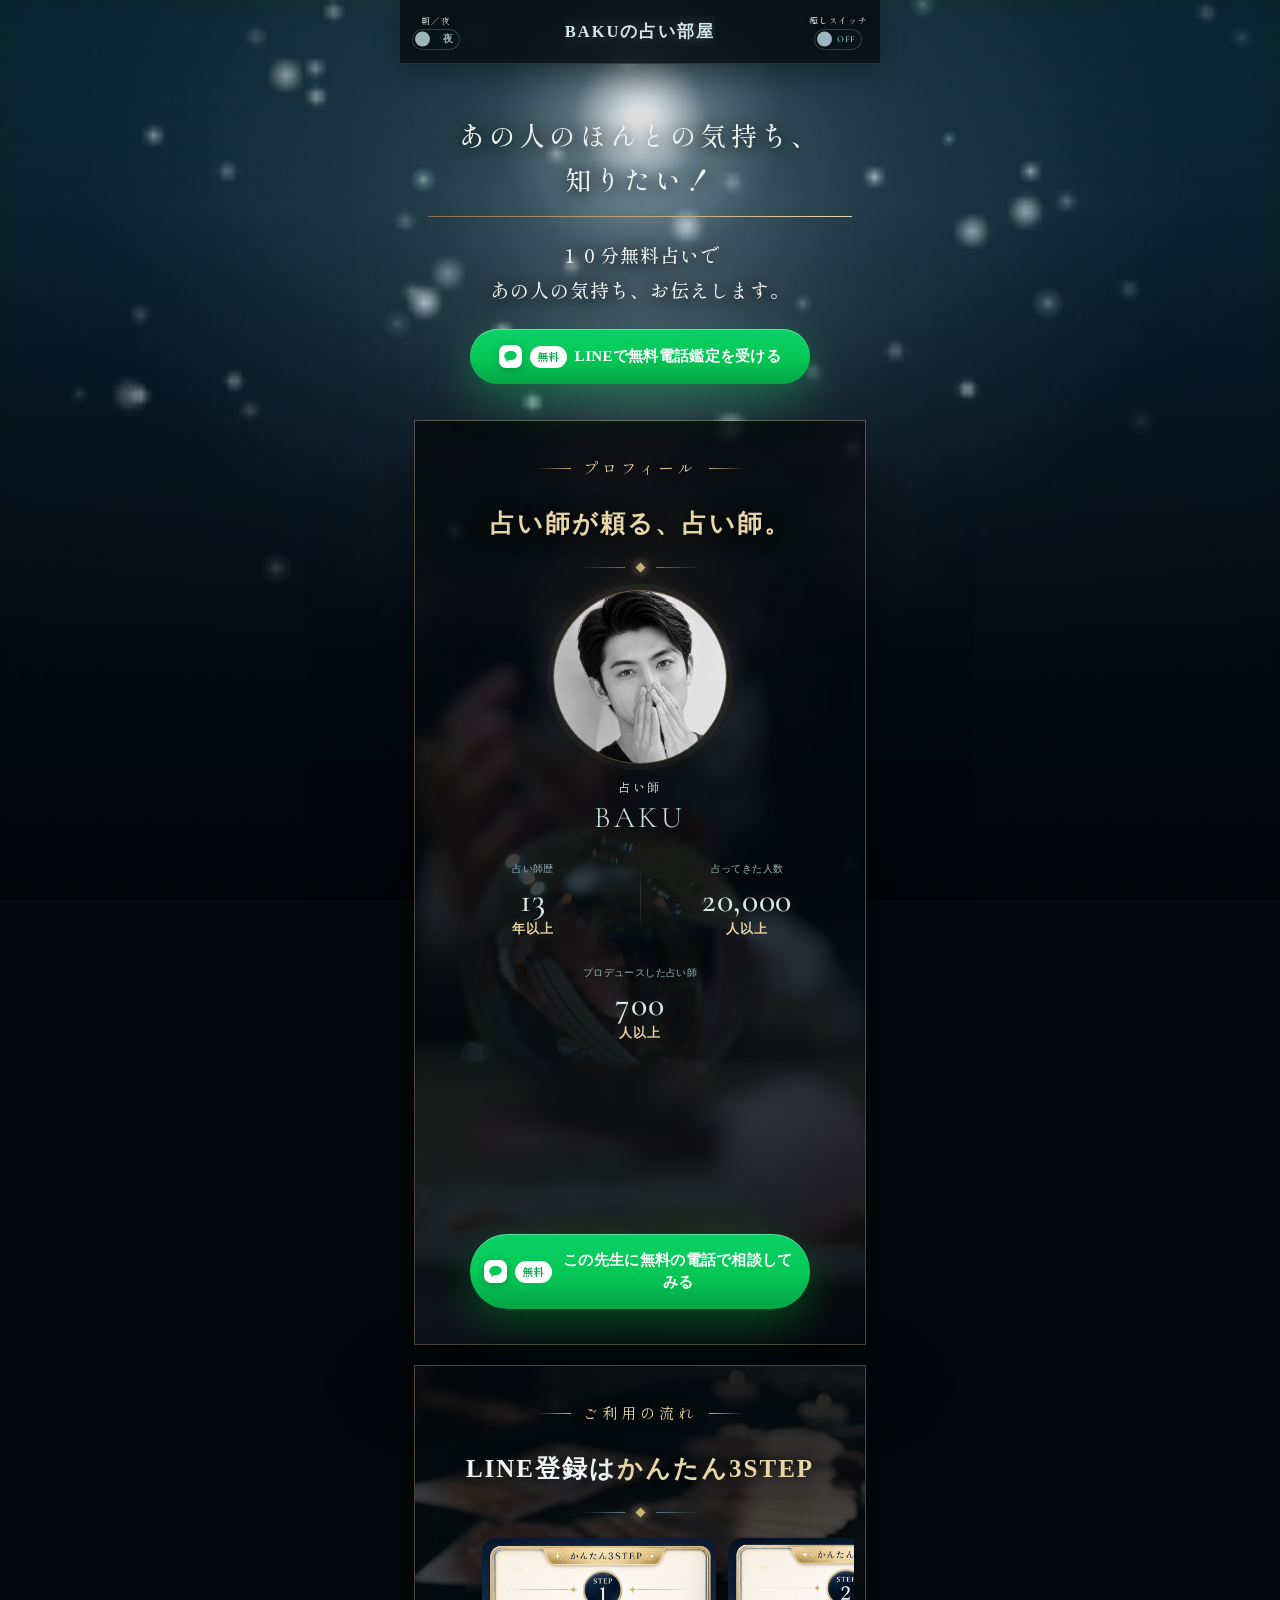
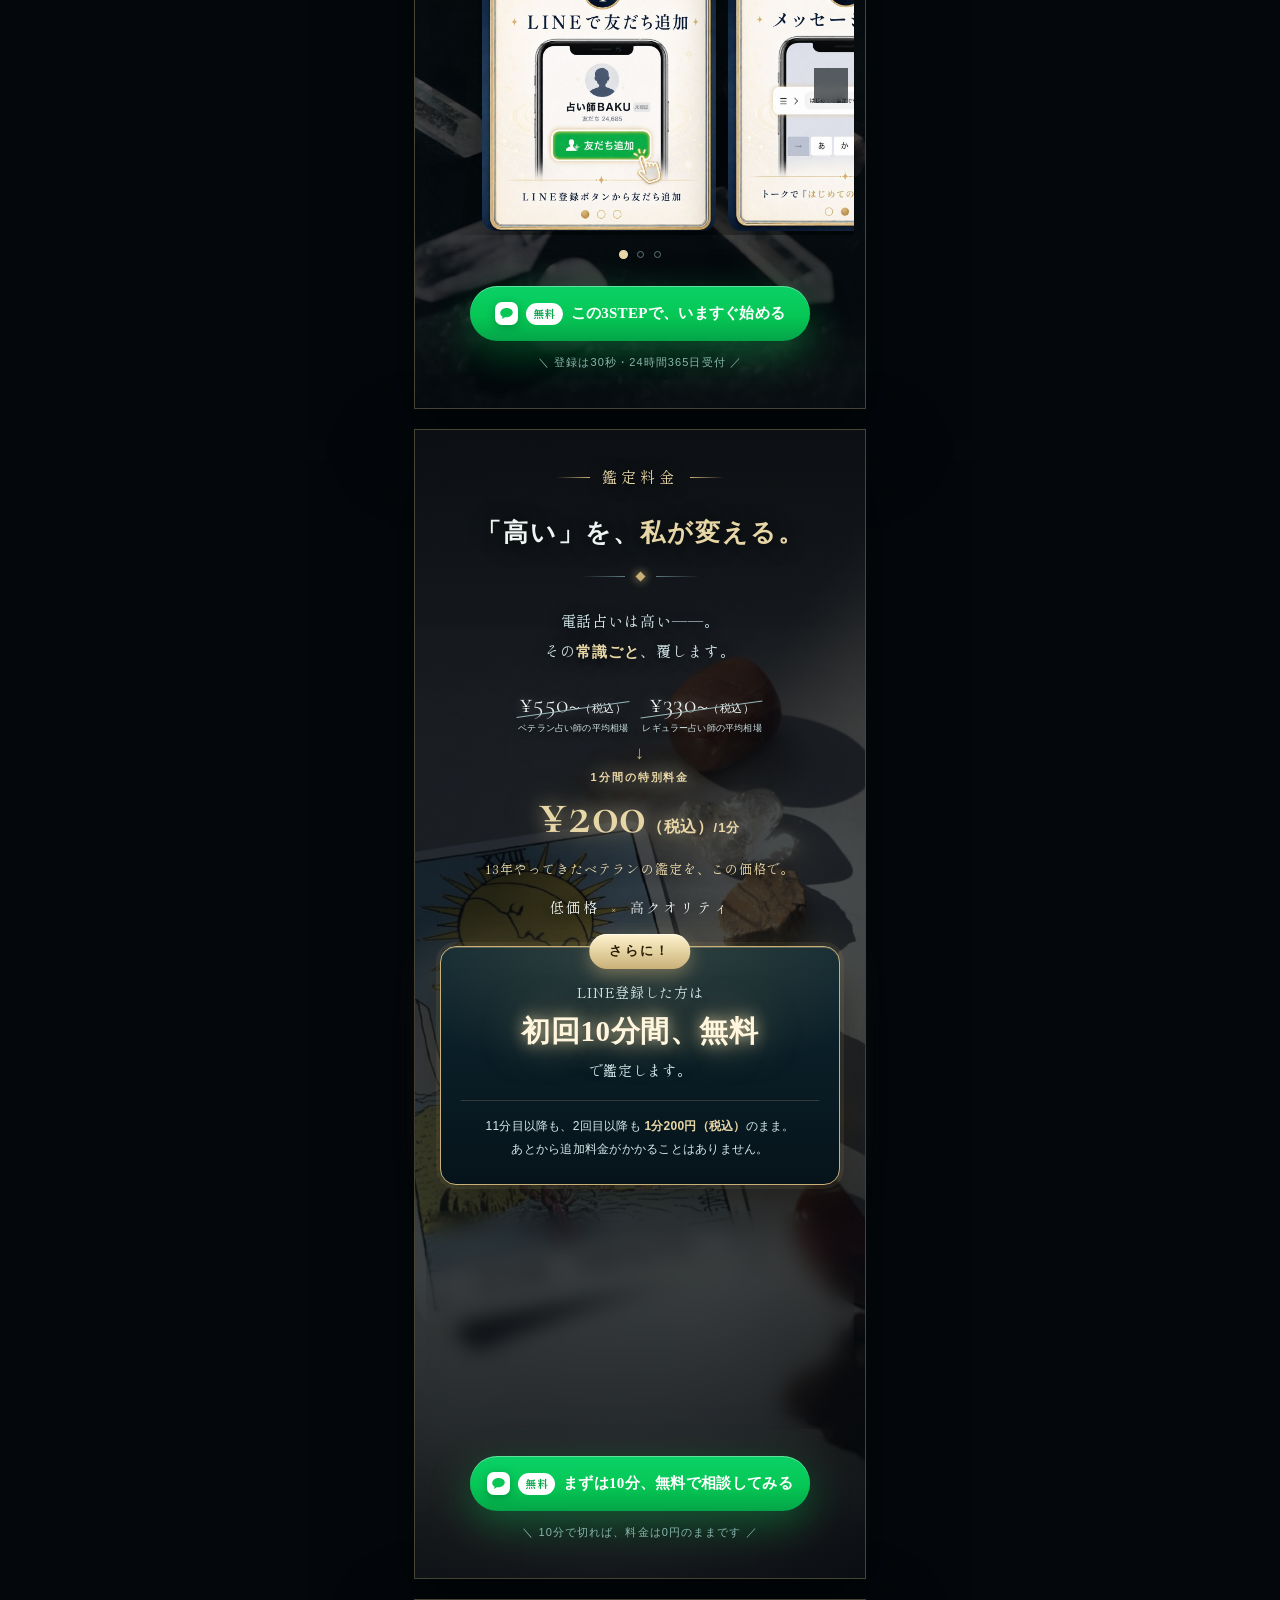
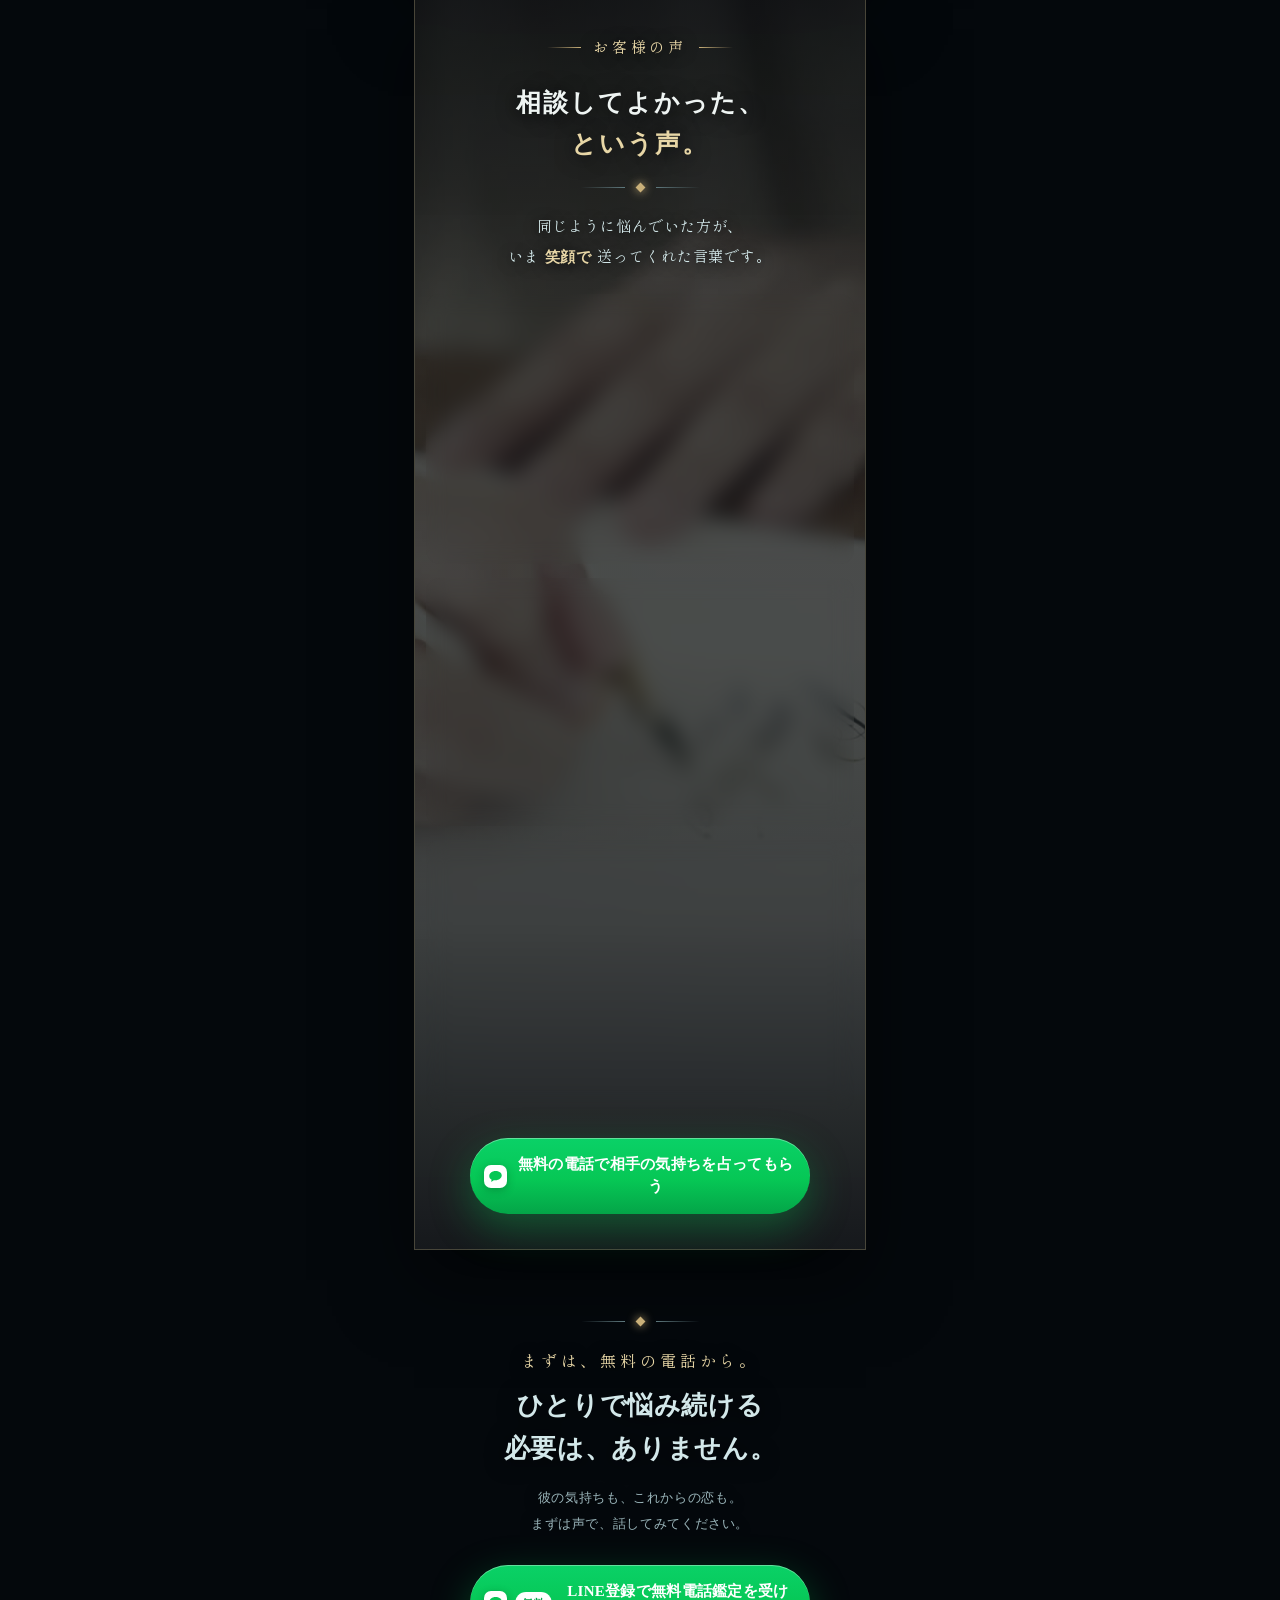
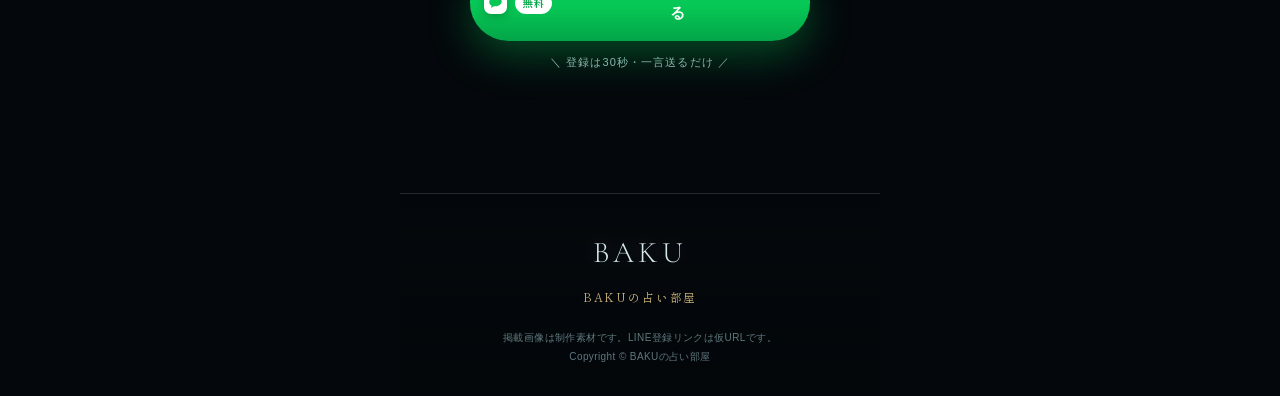
==== commit 74b62cd9: "Drop the fable5 profile stat for site count The 4th stat ("運営してきた占いサイト 5サイト") sat next to 13 / 20,00" ====
--- a/haru_line_lp_fable5/index.html
+++ b/haru_line_lp_fable5/index.html
@@ -13,7 +13,7 @@
 <link href="https://fonts.googleapis.com/css2?family=Shippori+Mincho+B1:wght@400;500;600;700;800&family=Zen+Kaku+Gothic+New:wght@300;400;500&family=Cormorant+Garamond:ital,wght@0,300;0,400;0,500;1,400&display=swap" rel="stylesheet">
 <!-- ?v= の数字は、style.css / app.js を直したら日付などに変えてください。
      これを変えないと、スマホが前に読み込んだ古いファイルを使い続けます。 -->
-<link rel="stylesheet" href="assets/style.css?v=20260826a">
+<link rel="stylesheet" href="assets/style.css?v=20260828a">
 <!-- 朝／夜。前回選んだほうを、CSSが効き始める前に <html> へ付けておきます。
      これをやらないと、朝を選んでいる人に一瞬だけ夜が見えてしまいます。 -->
 <script>try{document.documentElement.dataset.theme=localStorage.getItem('baku-theme')==='morning'?'morning':'night';}catch(e){document.documentElement.dataset.theme='night';}</script>
@@ -93,14 +93,16 @@
     <div class="profile-photo"><img src="assets/baku_icon.jpg" alt="占い師 BAKU" width="560" height="560" loading="lazy"></div>
     <div class="profile-name">占い師<span>BAKU</span></div>
 
-    <!-- このセクションで一番目立たせる4つの数字。2列×2行で並べ、
+    <!-- このセクションで一番目立たせる3つの数字。上段に2つ、下段に1つを中央置き。
          ラベル → 数字 → 単位 の順。単位を数字の下に置くことで、
-         「20,000」のような桁の多い数字でも列からはみ出しません。 -->
+         「20,000」のような桁の多い数字でも列からはみ出しません。
+         4つ目にあった「運営してきた占いサイト 5サイト」は、桁が小さくて
+         13／20,000／700 の並びで浮くうえ、読み手（恋の悩みで来た人）の
+         自分事にならないため削除しました。 -->
     <div class="stats">
       <div class="stat"><div class="lbl">占い師歴</div><div class="num">13<small>年以上</small></div></div>
       <div class="stat"><div class="lbl">占ってきた人数</div><div class="num">20,000<small>人以上</small></div></div>
       <div class="stat"><div class="lbl">プロデュースした占い師</div><div class="num">700<small>人以上</small></div></div>
-      <div class="stat"><div class="lbl">運営してきた占いサイト</div><div class="num">5<small>サイト</small></div></div>
     </div>
 
     <!-- プロフィールカード：長文は最初たたんでおき、読みたい人だけパネルで開きます -->
@@ -307,6 +309,6 @@
   </div>
 </div>
 
-<script src="assets/app.js?v=20260826a"></script>
+<script src="assets/app.js?v=20260828a"></script>
 </body>
 </html>
--- a/haru_line_lp_fable5/assets/style.css
+++ b/haru_line_lp_fable5/assets/style.css
@@ -410,12 +410,17 @@
 .profile-name{font-family:var(--serif);font-size:12px;line-height:1.35;letter-spacing:.2em;color:var(--moon);
   text-align:center;margin:0 0 22px;text-shadow:0 2px 18px rgba(2,5,8,.8)}
 .profile-name span{display:block;font-family:var(--latin);font-size:30px;letter-spacing:.12em;margin-top:3px}
-/* 数字は2列×2行。横1行に4つ並べると1列が狭くなりすぎるためです。 */
-.stats{display:grid;grid-template-columns:1fr 1fr;gap:24px 0;margin-bottom:22px}
-.stat{text-align:center;padding:0 8px;position:relative}
-/* 縦の区切り線は右の列の左側だけに出します */
-.stat:nth-child(2n)::before{content:"";position:absolute;left:0;top:6%;height:88%;width:1px;
+/* 数字は上段に2つ、下段に1つを中央置き。
+   3つを横1列にすると1列が110px前後になり、「プロデュースした占い師」のような
+   長いラベルが2〜3行に折れて窮屈になるため、下段だけ2列ぶんを使っています。
+   行の間は 30px。ラベルが折り返しても上下がぶつからない幅にしてあります。 */
+.stats{display:grid;grid-template-columns:1fr 1fr;gap:30px 0;margin-bottom:22px}
+.stat{text-align:center;padding:0 10px;position:relative}
+/* 縦の区切り線は上段の右側（2つ目）の左にだけ。下段は1つなので線は引きません。 */
+.stat:nth-child(2)::before{content:"";position:absolute;left:0;top:6%;height:88%;width:1px;
   background:linear-gradient(transparent,var(--line),transparent)}
+/* 下段は2列ぶんを使い切って中央へ。長いラベルが1行に収まります。 */
+.stat:nth-child(3){grid-column:1 / -1}
 .stat .num{font-family:var(--latin);font-size:34px;font-weight:500;color:var(--moon);
   line-height:1;letter-spacing:.02em;white-space:nowrap;text-shadow:0 0 22px rgba(211,232,234,.3)}
 /* 単位は数字の真下。横に並べると「20,000人以上」が3等分した列からはみ出します。 */
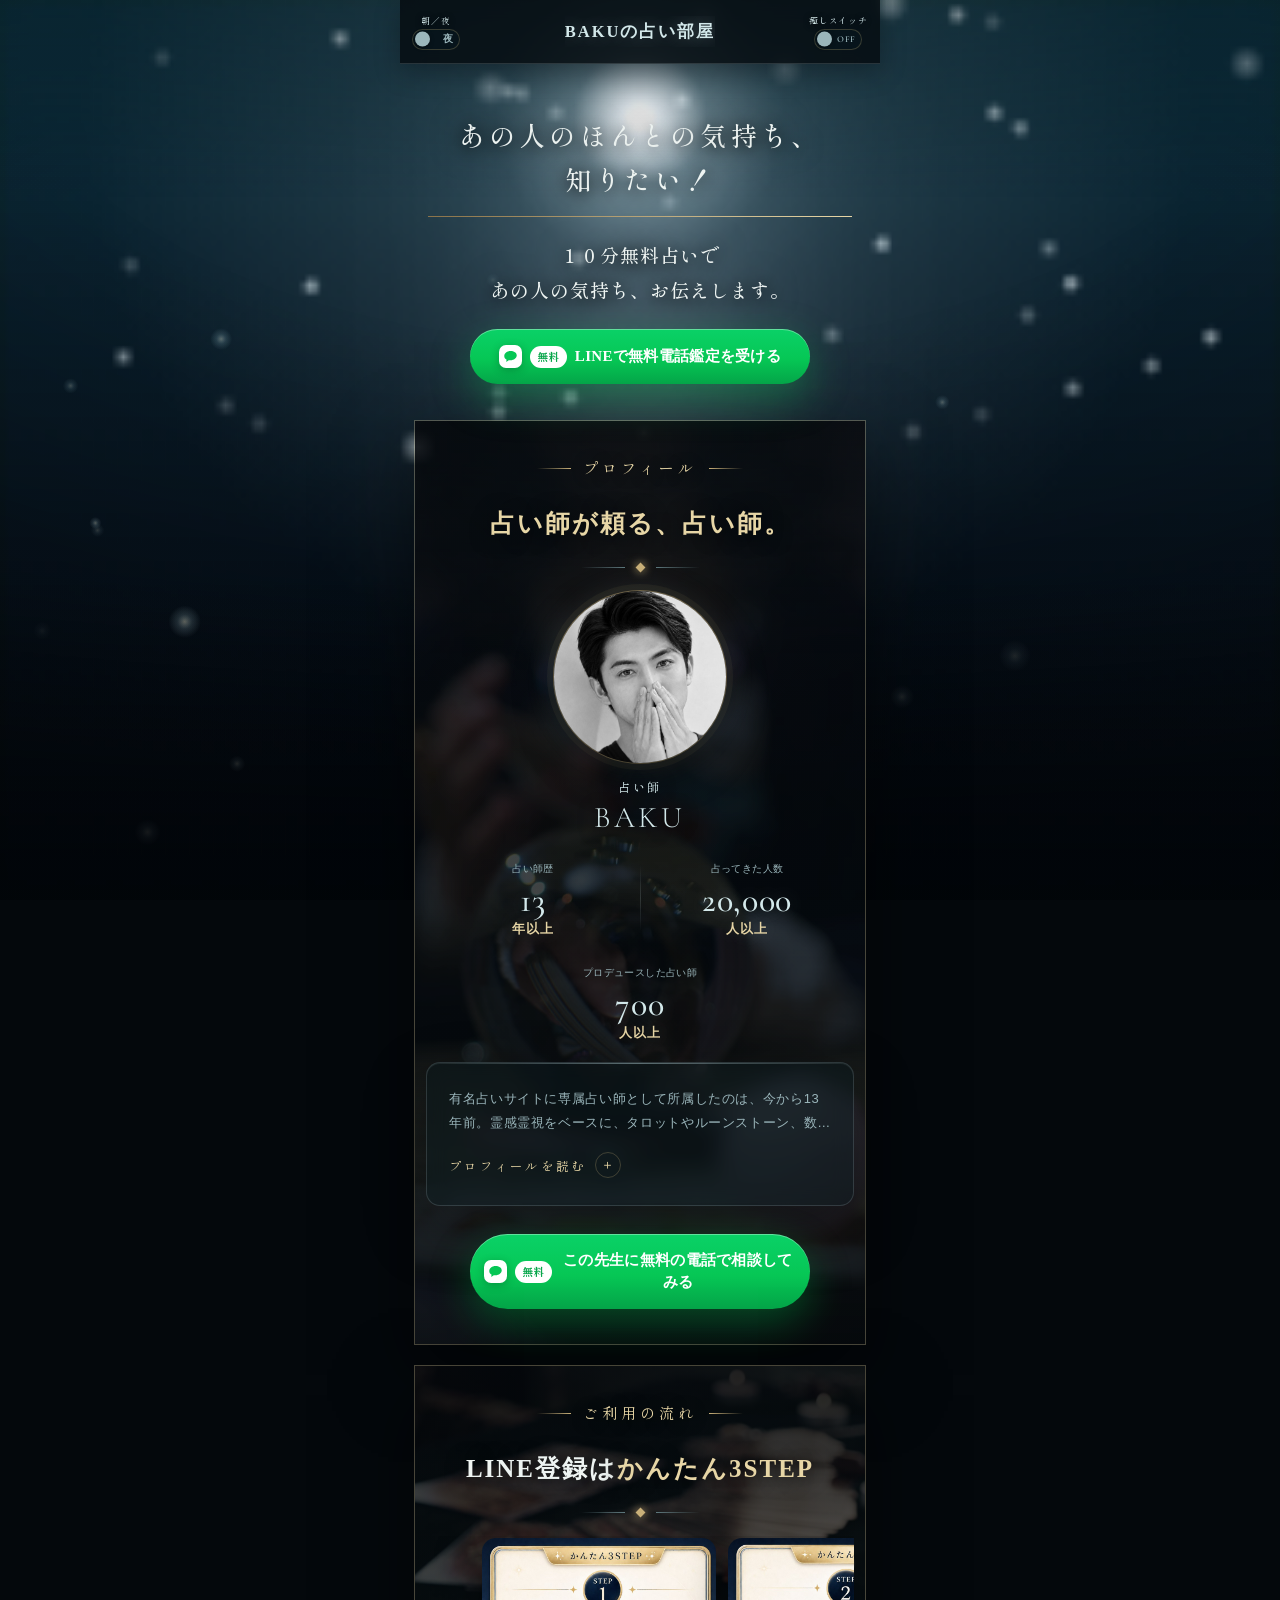
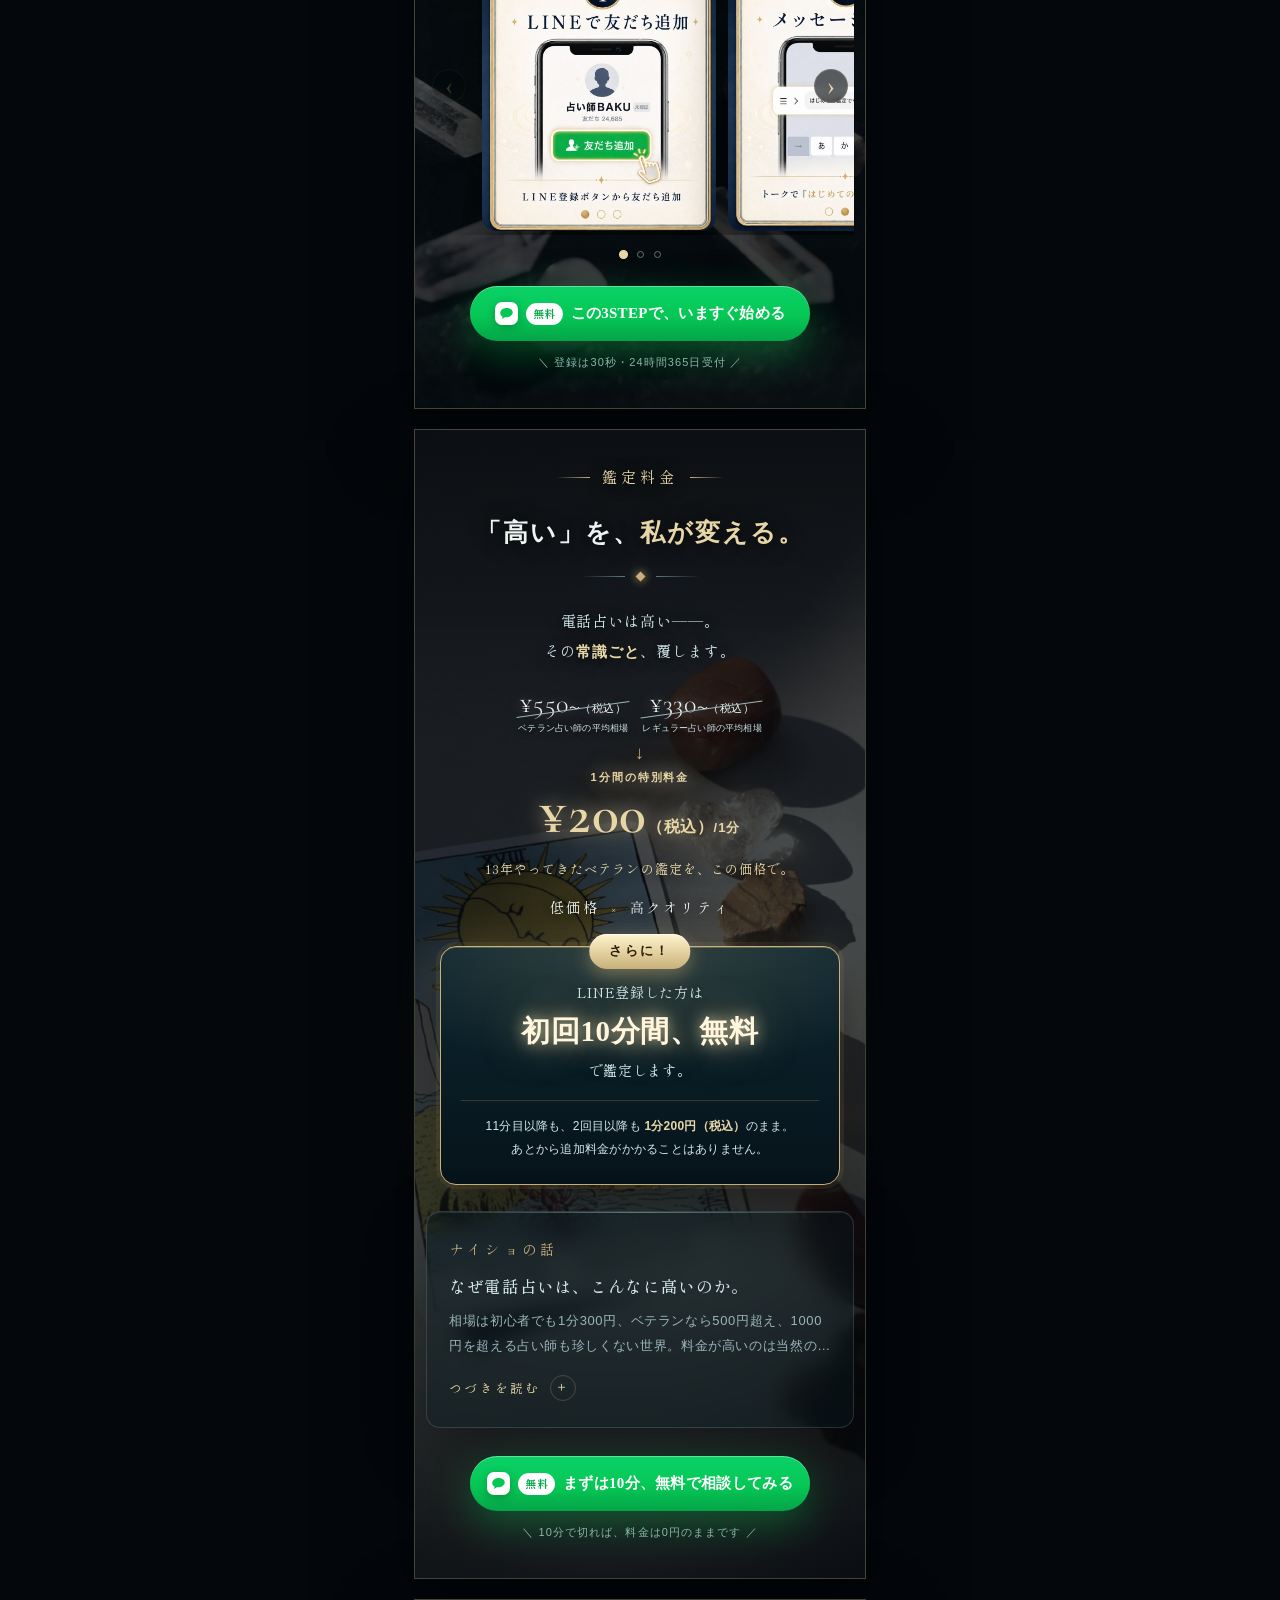
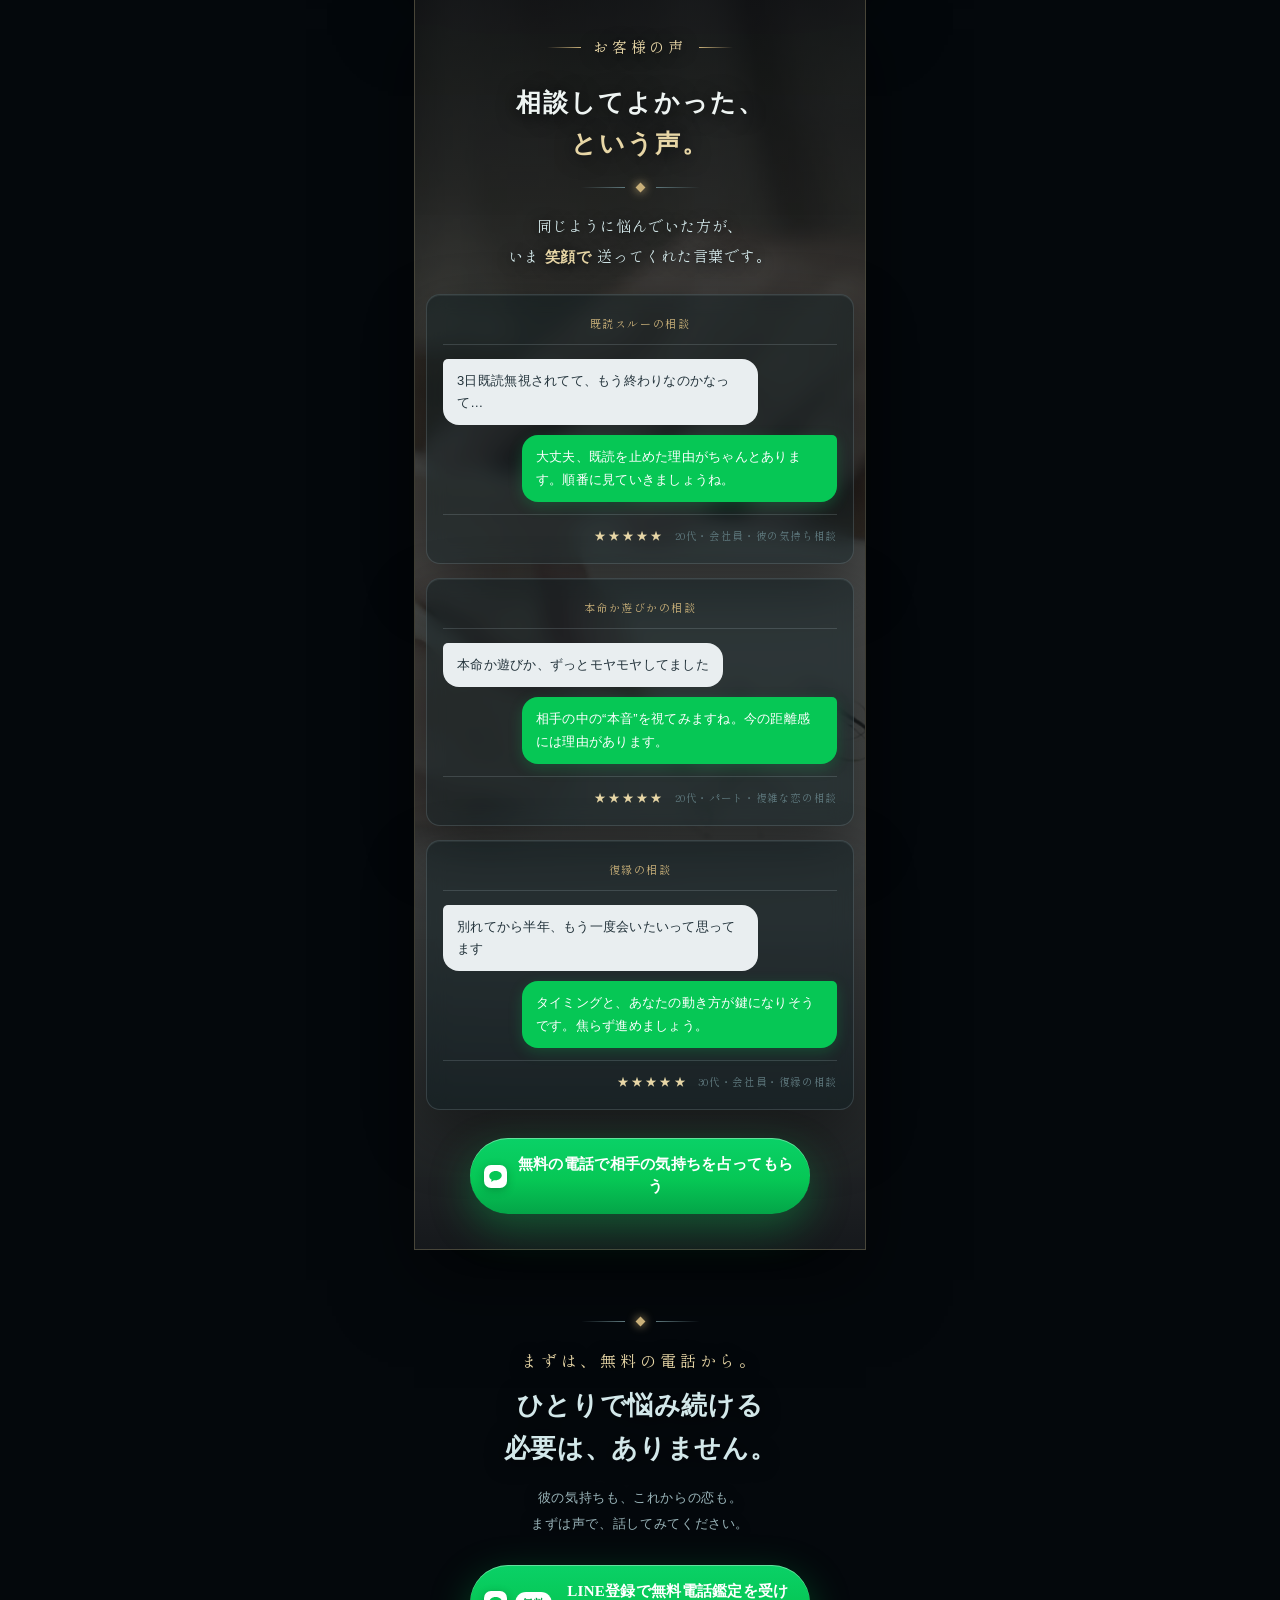
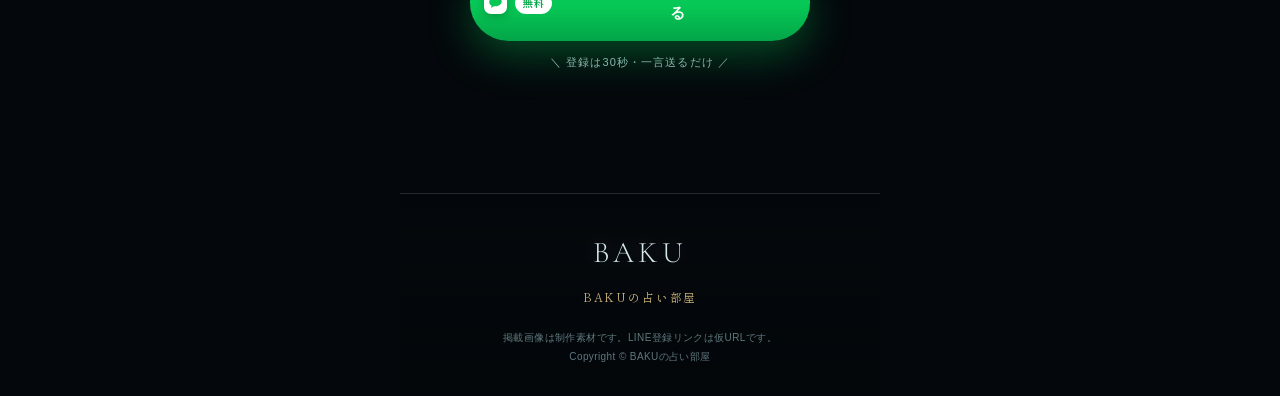
==== commit 69f094ca: "Unify the fable5 profile numbers on the larger figure The copy ledger and the page had drifted apart" ====
--- a/haru_line_lp_fable5/index.html
+++ b/haru_line_lp_fable5/index.html
@@ -4,7 +4,7 @@
 <meta charset="UTF-8">
 <meta name="viewport" content="width=device-width, initial-scale=1.0, viewport-fit=cover">
 <title>占い師 BAKU｜恋愛・復縁・彼の気持ち｜LINE登録で初回10分の無料電話鑑定</title>
-<meta name="description" content="恋愛・復縁・彼の気持ちに強い占い師BAKU。ひとりで悩む前に、まずはLINE登録で初回10分の無料電話鑑定を。登録後は一言送るだけ。相談実績15,000人以上。">
+<meta name="description" content="恋愛・復縁・彼の気持ちに強い占い師BAKU。ひとりで悩む前に、まずはLINE登録で初回10分の無料電話鑑定を。登録後は一言送るだけ。相談実績20,000人以上。">
 <meta name="theme-color" content="#04080c">
 <meta property="og:title" content="占い師 BAKU｜恋愛・復縁の月あかり鑑定">
 <meta property="og:type" content="website">
@@ -13,7 +13,7 @@
 <link href="https://fonts.googleapis.com/css2?family=Shippori+Mincho+B1:wght@400;500;600;700;800&family=Zen+Kaku+Gothic+New:wght@300;400;500&family=Cormorant+Garamond:ital,wght@0,300;0,400;0,500;1,400&display=swap" rel="stylesheet">
 <!-- ?v= の数字は、style.css / app.js を直したら日付などに変えてください。
      これを変えないと、スマホが前に読み込んだ古いファイルを使い続けます。 -->
-<link rel="stylesheet" href="assets/style.css?v=20260828a">
+<link rel="stylesheet" href="assets/style.css?v=20260828b">
 <!-- 朝／夜。前回選んだほうを、CSSが効き始める前に <html> へ付けておきます。
      これをやらないと、朝を選んでいる人に一瞬だけ夜が見えてしまいます。 -->
 <script>try{document.documentElement.dataset.theme=localStorage.getItem('baku-theme')==='morning'?'morning':'night';}catch(e){document.documentElement.dataset.theme='night';}</script>
@@ -309,6 +309,6 @@
   </div>
 </div>
 
-<script src="assets/app.js?v=20260828a"></script>
+<script src="assets/app.js?v=20260828b"></script>
 </body>
 </html>
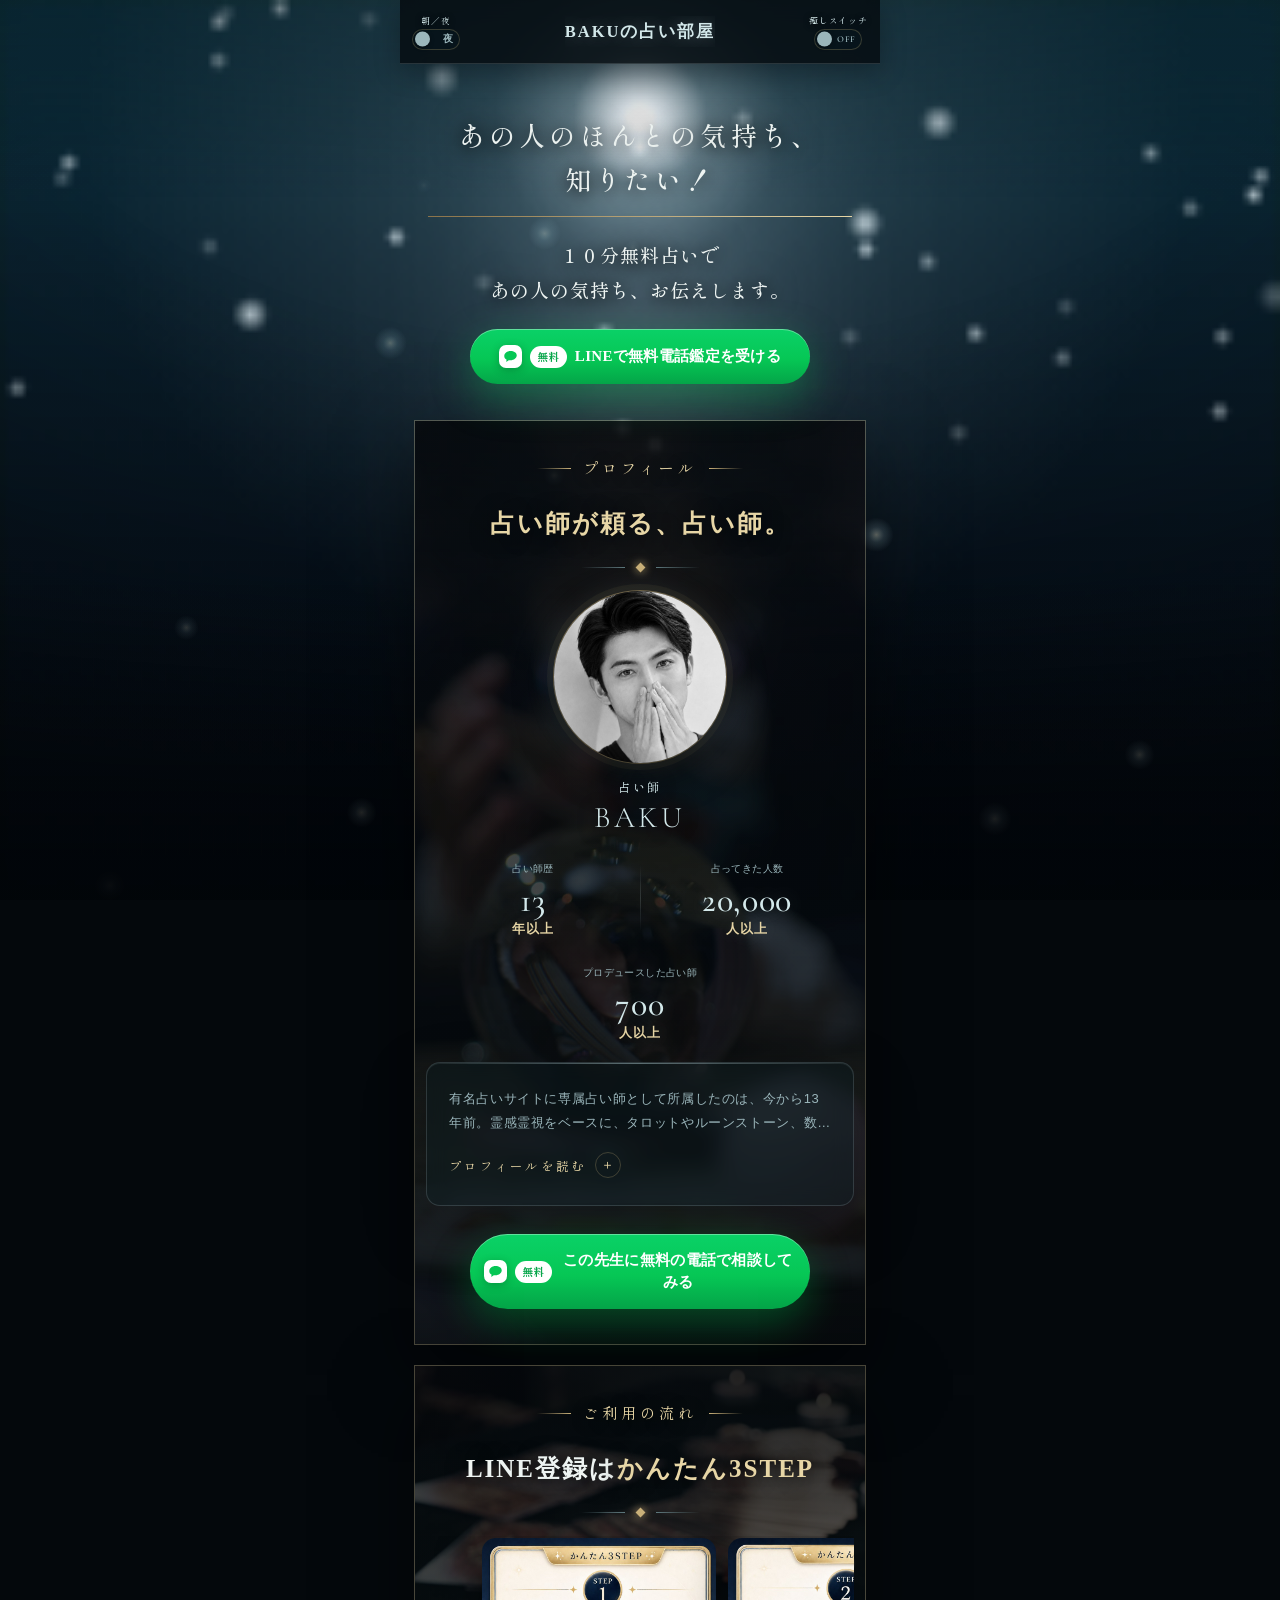
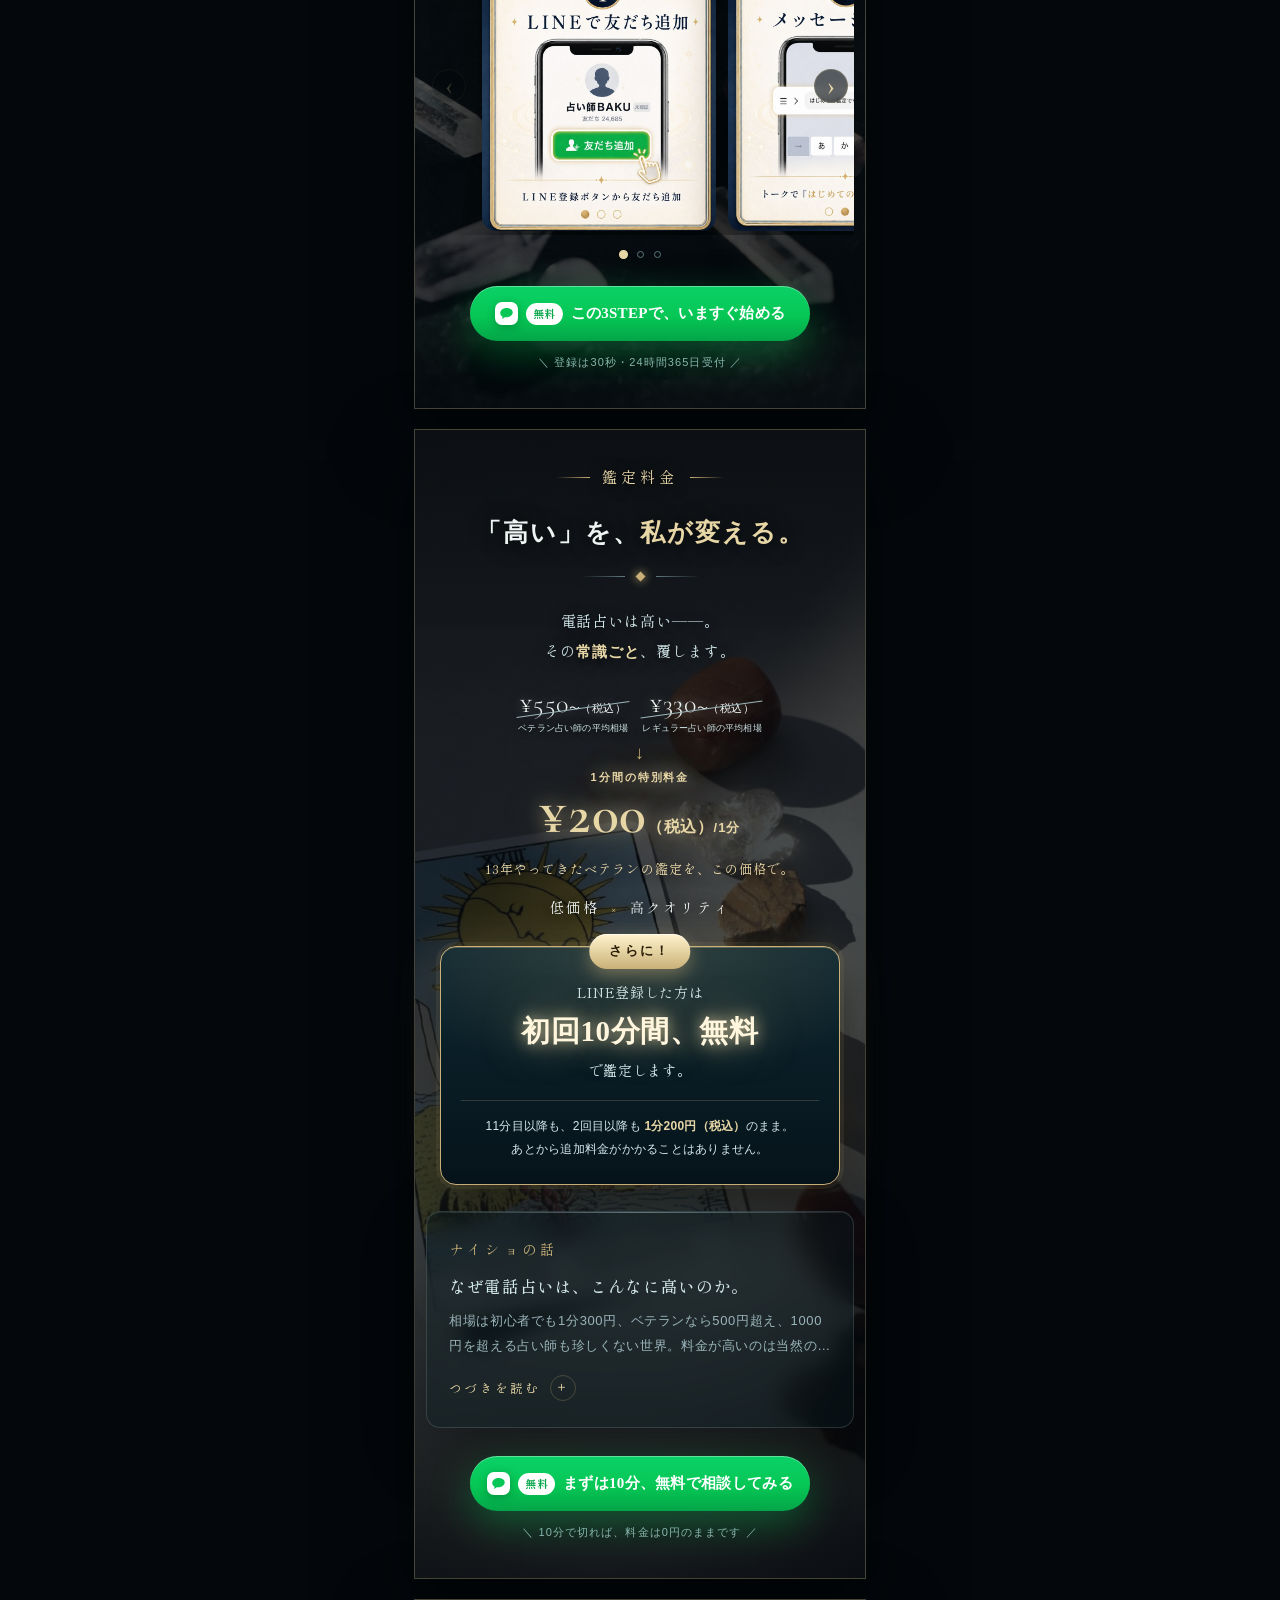
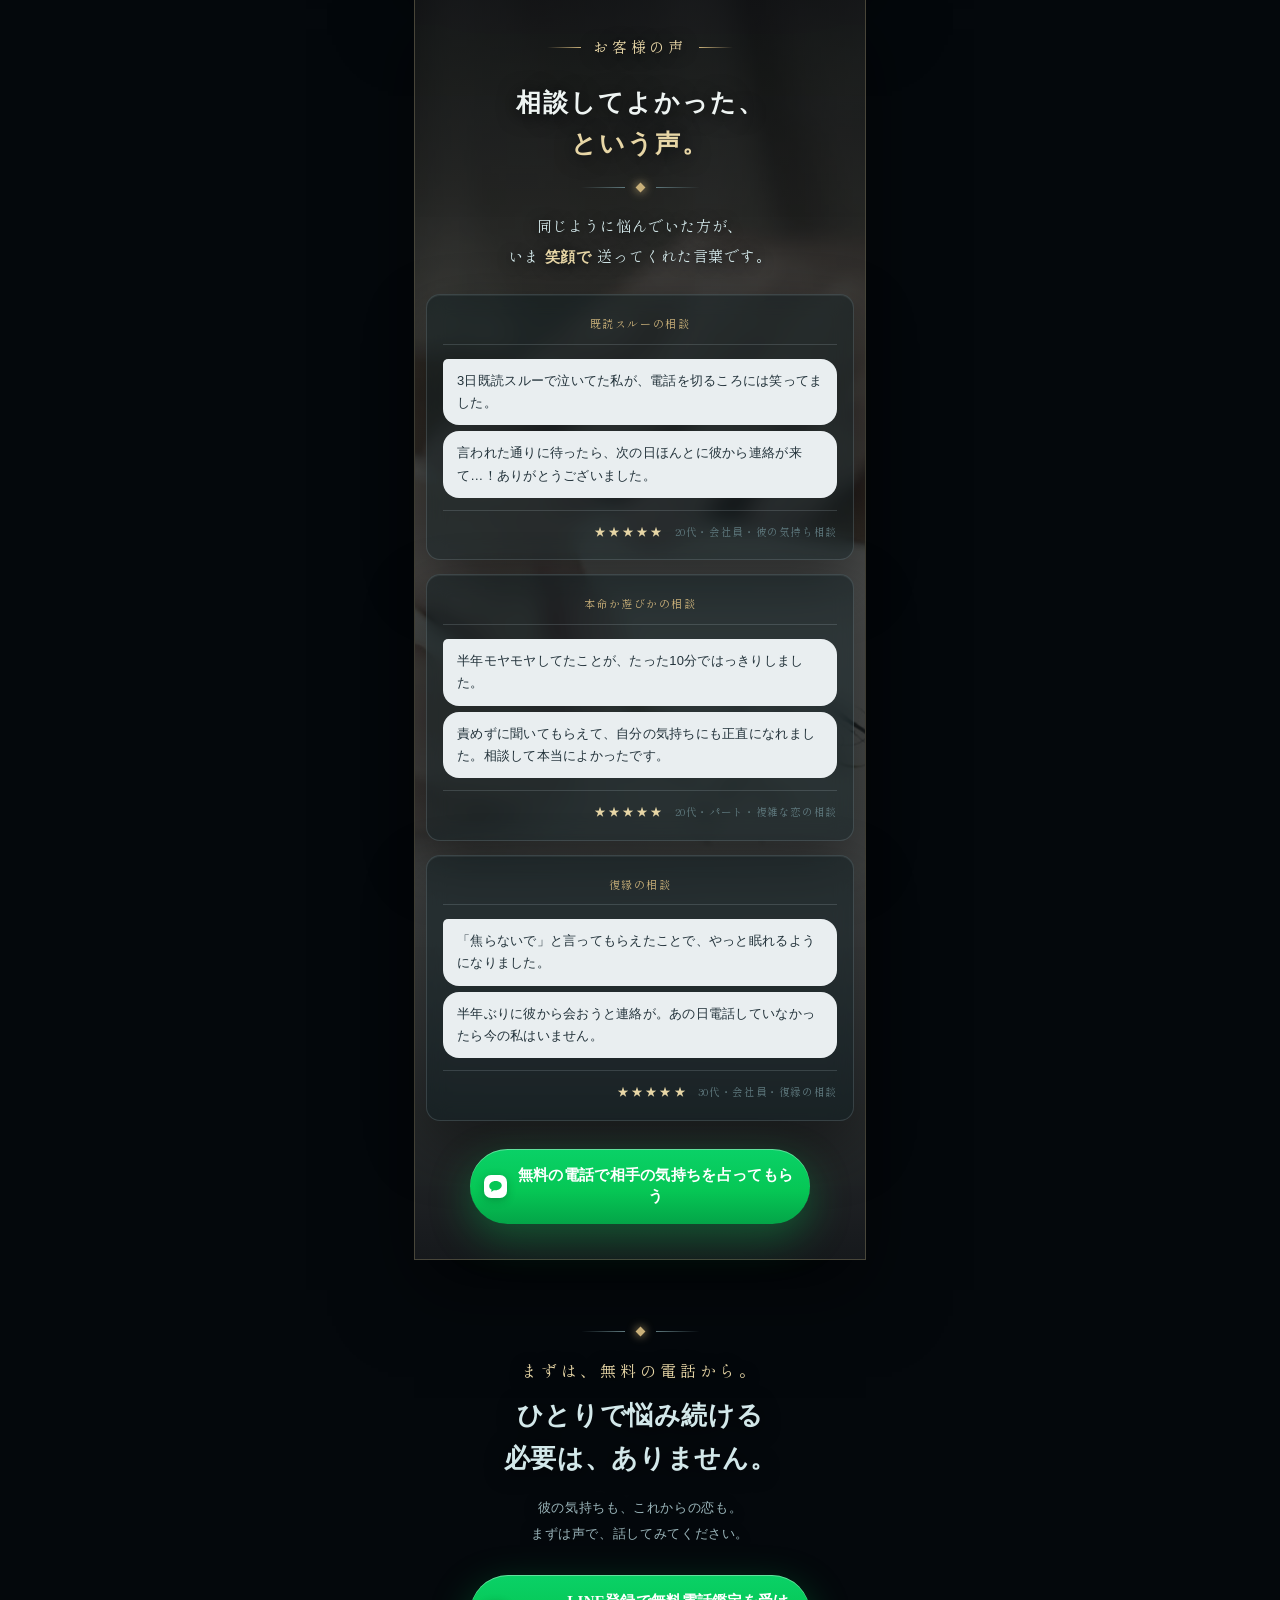
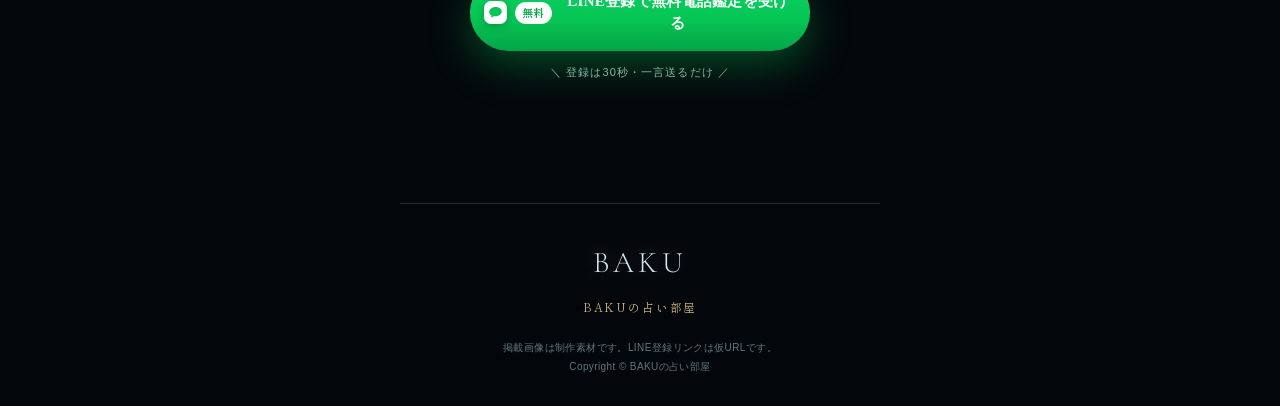
==== commit ef89f6ca: "Make the voices section customer-only thank-you messages Drop the BAKU reply bubbles from all three " ====
--- a/haru_line_lp_fable5/index.html
+++ b/haru_line_lp_fable5/index.html
@@ -233,24 +233,24 @@
     <p class="lead-c">同じように悩んでいた方が、<br>いま <b>笑顔で</b> 送ってくれた言葉です。</p>
 
     <div class="voice-grid">
-      <div class="glass talk">
+      <div class="glass talk solo">
         <div class="talk-topic">既読スルーの相談</div>
-        <div class="talk-row them"><div class="bubble them">3日既読無視されてて、もう終わりなのかなって…</div></div>
-        <div class="talk-row me"><div class="bubble me">大丈夫、既読を止めた理由がちゃんとあります。順番に見ていきましょうね。</div></div>
+        <div class="talk-row them"><div class="bubble them">3日既読スルーで泣いてた私が、電話を切るころには笑ってました。</div></div>
+        <div class="talk-row them"><div class="bubble them">言われた通りに待ったら、次の日ほんとに彼から連絡が来て…！ありがとうございました。</div></div>
         <div class="talk-meta"><span class="voice-stars">★★★★★</span><span class="talk-who">20代・会社員・彼の気持ち相談</span></div>
       </div>
 
-      <div class="glass talk">
+      <div class="glass talk solo">
         <div class="talk-topic">本命か遊びかの相談</div>
-        <div class="talk-row them"><div class="bubble them">本命か遊びか、ずっとモヤモヤしてました</div></div>
-        <div class="talk-row me"><div class="bubble me">相手の中の“本音”を視てみますね。今の距離感には理由があります。</div></div>
+        <div class="talk-row them"><div class="bubble them">半年モヤモヤしてたことが、たった10分ではっきりしました。</div></div>
+        <div class="talk-row them"><div class="bubble them">責めずに聞いてもらえて、自分の気持ちにも正直になれました。相談して本当によかったです。</div></div>
         <div class="talk-meta"><span class="voice-stars">★★★★★</span><span class="talk-who">20代・パート・複雑な恋の相談</span></div>
       </div>
 
-      <div class="glass talk">
+      <div class="glass talk solo">
         <div class="talk-topic">復縁の相談</div>
-        <div class="talk-row them"><div class="bubble them">別れてから半年、もう一度会いたいって思ってます</div></div>
-        <div class="talk-row me"><div class="bubble me">タイミングと、あなたの動き方が鍵になりそうです。焦らず進めましょう。</div></div>
+        <div class="talk-row them"><div class="bubble them">「焦らないで」と言ってもらえたことで、やっと眠れるようになりました。</div></div>
+        <div class="talk-row them"><div class="bubble them">半年ぶりに彼から会おうと連絡が。あの日電話していなかったら今の私はいません。</div></div>
         <div class="talk-meta"><span class="voice-stars">★★★★★</span><span class="talk-who">30代・会社員・復縁の相談</span></div>
       </div>
     </div>
--- a/haru_line_lp_fable5/assets/style.css
+++ b/haru_line_lp_fable5/assets/style.css
@@ -568,6 +568,10 @@
 .bubble.them{background:#e9eef0;color:#22323a;border-top-left-radius:5px}
 .bubble.me{background:var(--line-green);color:#fff;border-top-right-radius:5px;
   box-shadow:0 4px 14px rgba(6,199,85,.22)}
+/* お客様の声だけを並べる場合（片側吹き出し） */
+.talk.solo .bubble{max-width:100%}
+.talk.solo .talk-row+.talk-row{margin-top:-4px}
+.talk.solo .talk-row+.talk-row .bubble{border-top-left-radius:16px}
 .talk-meta{display:flex;align-items:center;justify-content:flex-end;gap:10px;
   margin-top:12px;padding-top:10px;border-top:1px solid var(--line)}
 .talk-meta .voice-stars{margin-bottom:0}
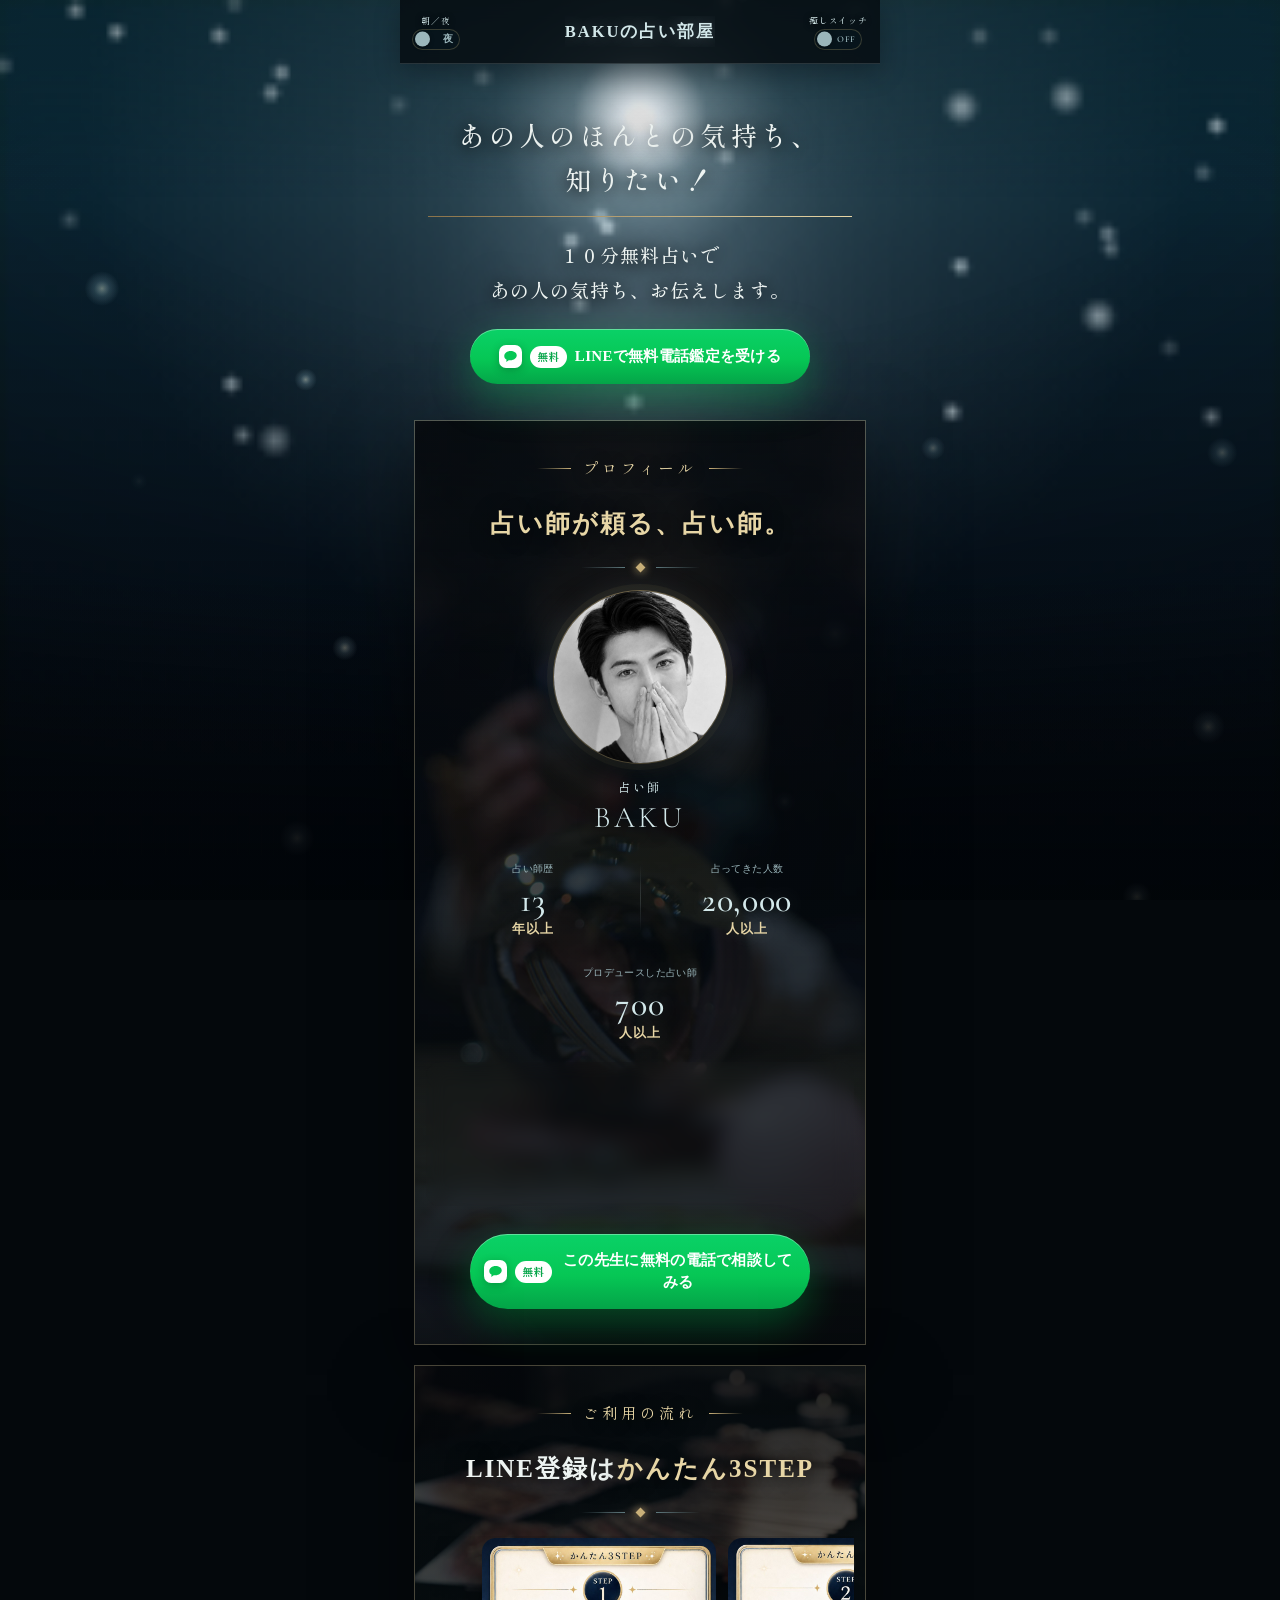
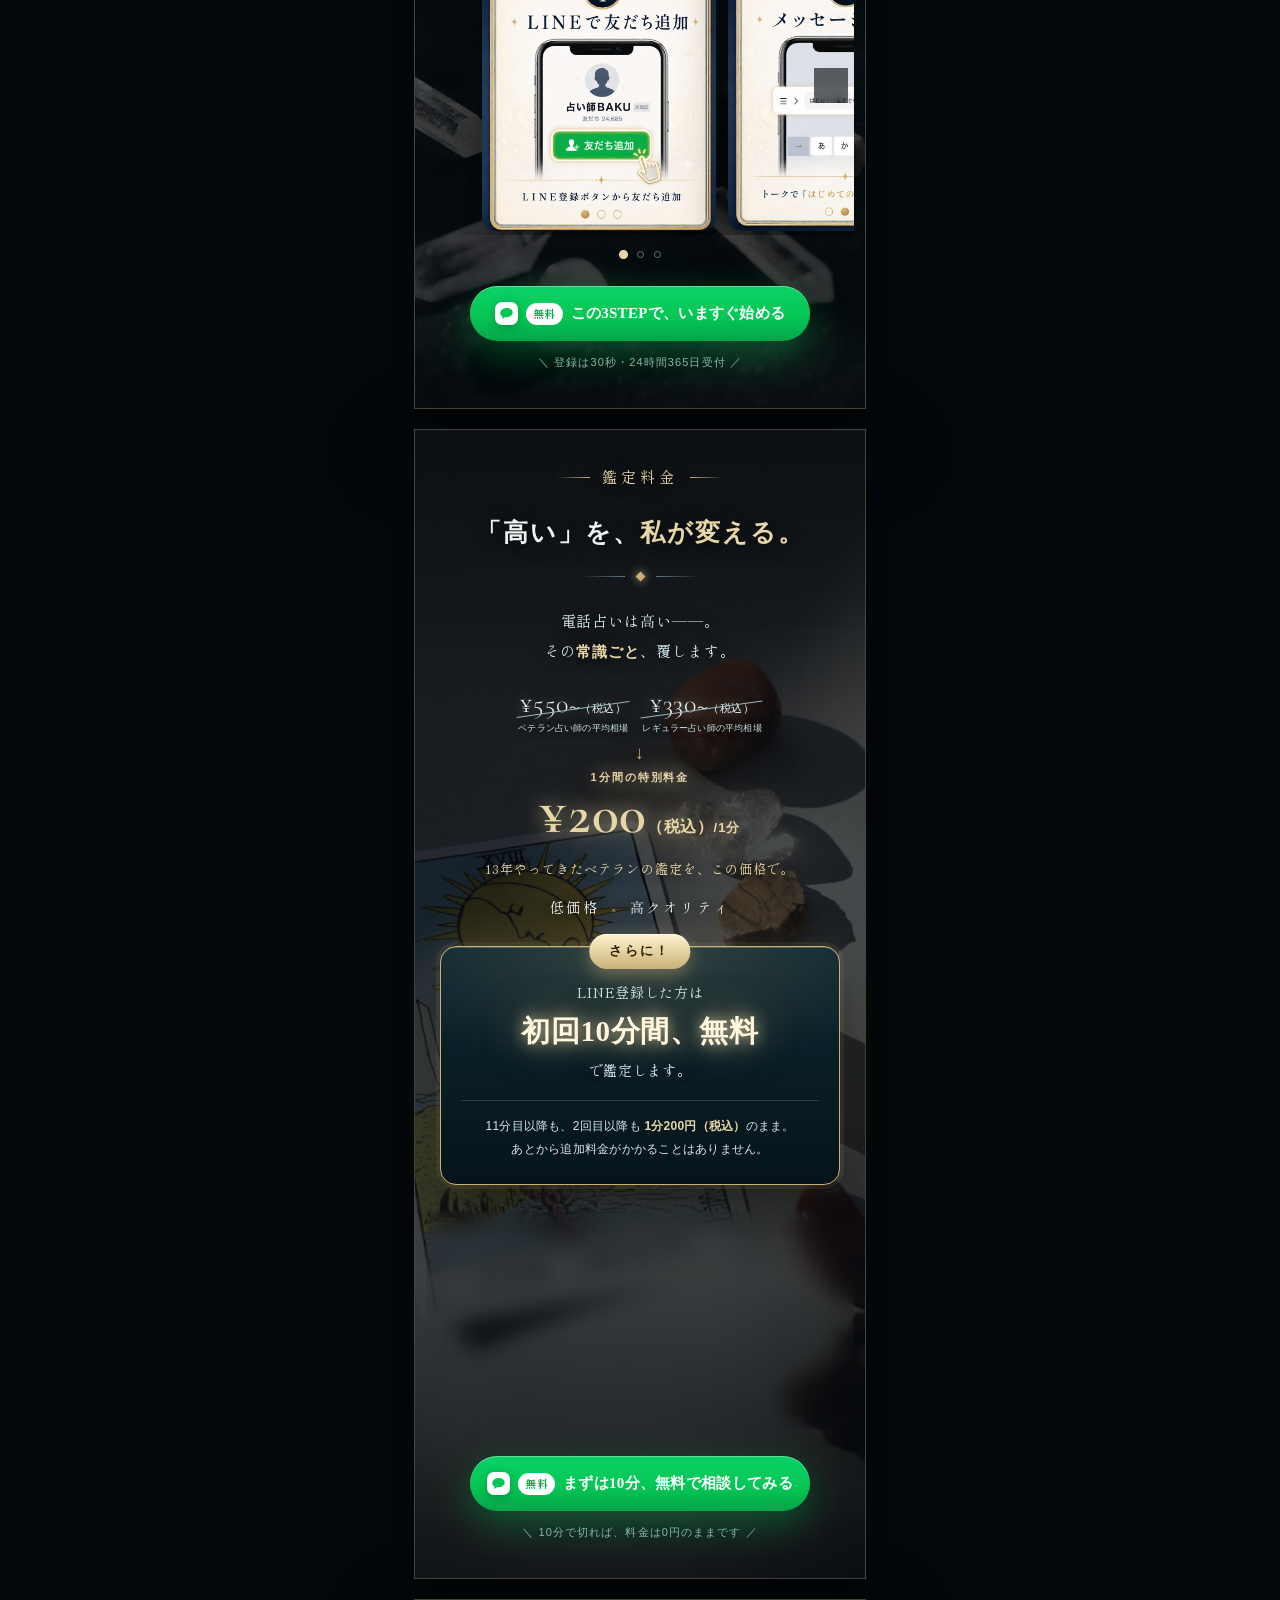
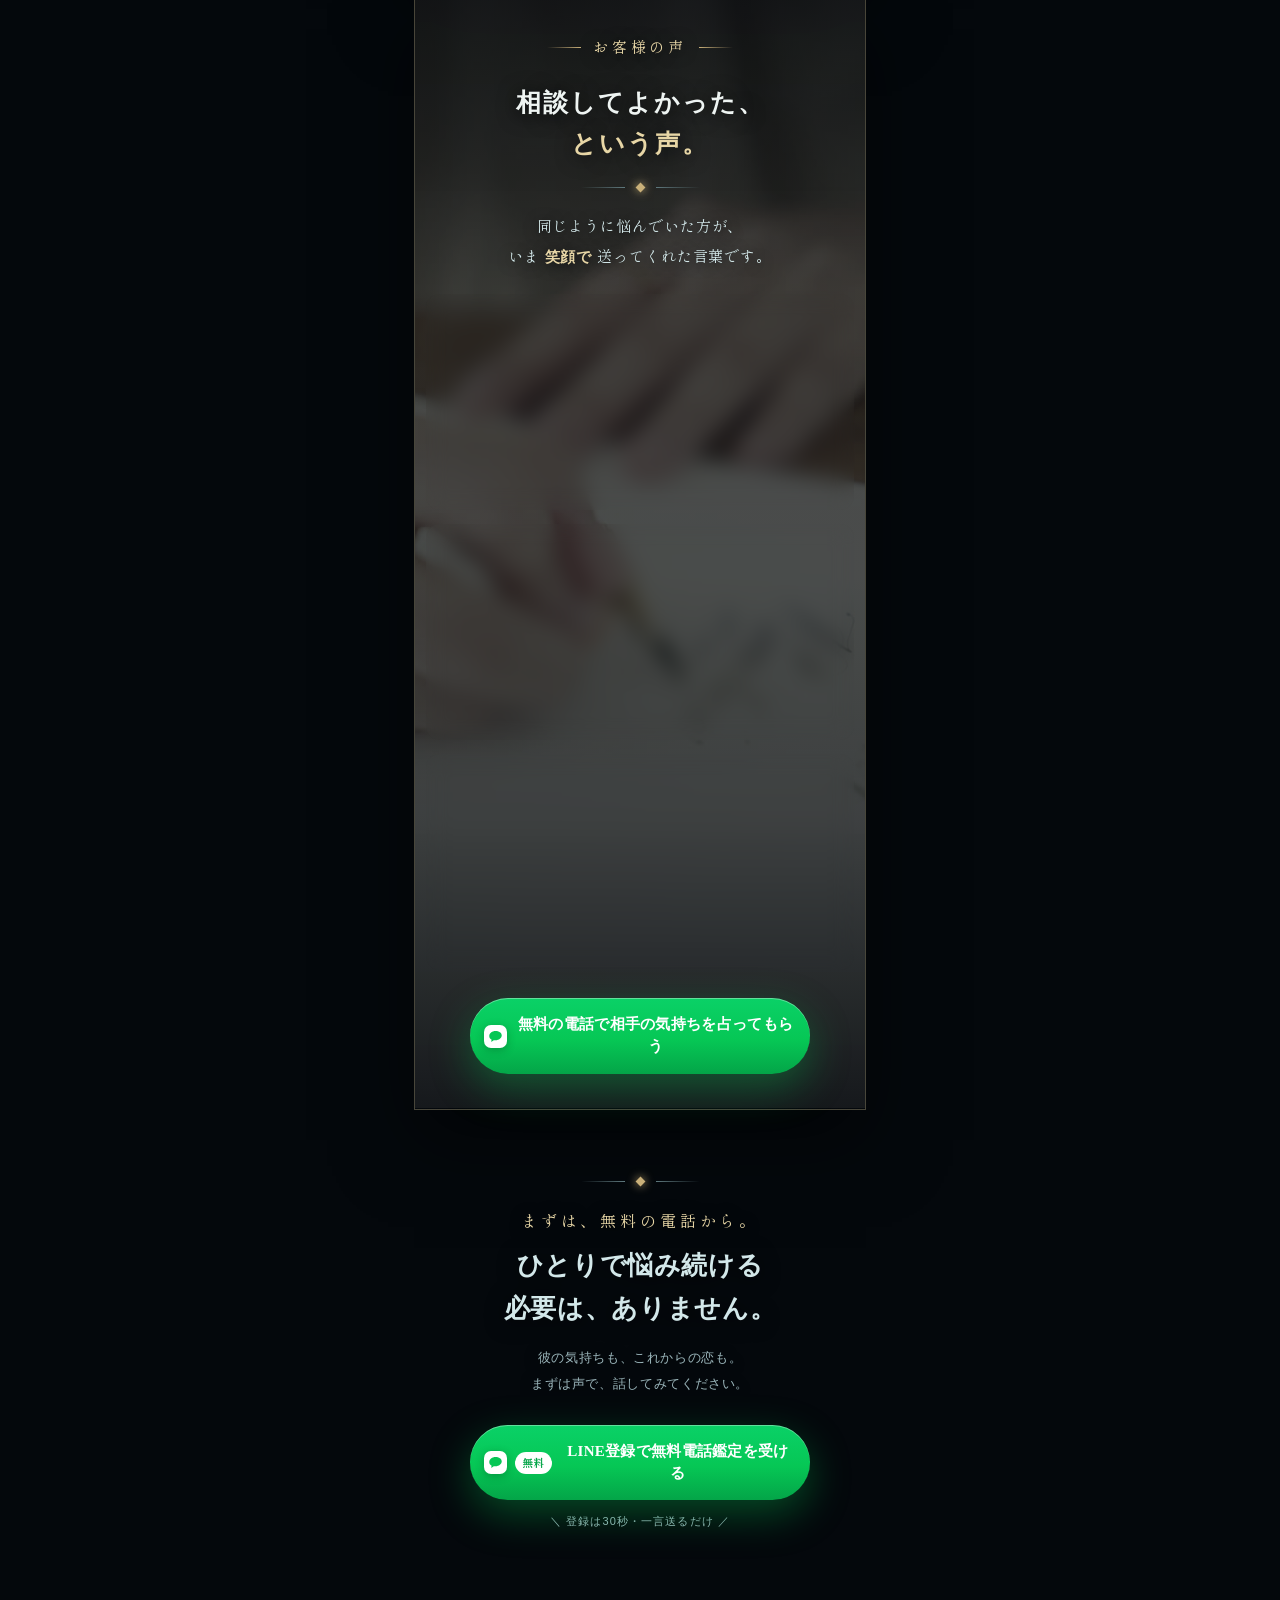
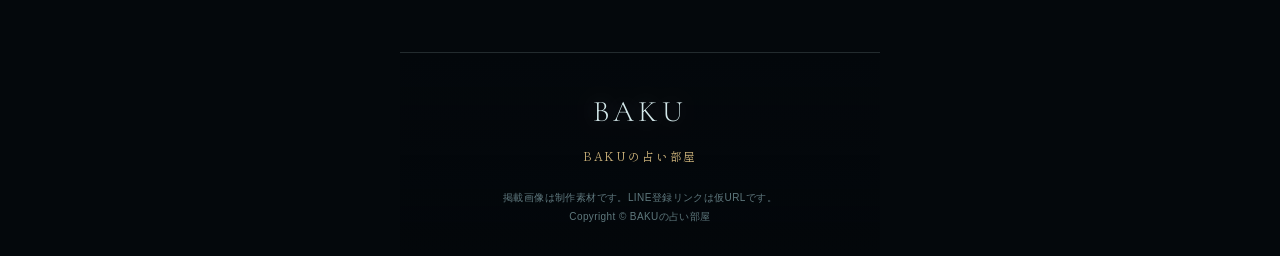
==== commit 0a47c639: "Merge each testimonial into a single bubble Splitting one customer's words across two bubbles had no" ====
--- a/haru_line_lp_fable5/index.html
+++ b/haru_line_lp_fable5/index.html
@@ -235,22 +235,19 @@
     <div class="voice-grid">
       <div class="glass talk solo">
         <div class="talk-topic">既読スルーの相談</div>
-        <div class="talk-row them"><div class="bubble them">3日既読スルーで泣いてた私が、電話を切るころには笑ってました。</div></div>
-        <div class="talk-row them"><div class="bubble them">言われた通りに待ったら、次の日ほんとに彼から連絡が来て…！ありがとうございました。</div></div>
+        <div class="talk-row them"><div class="bubble them">3日既読スルーで泣いてた私が、電話を切るころには笑ってました。言われた通りに待ったら、次の日ほんとに彼から連絡が来て…！ありがとうございました。</div></div>
         <div class="talk-meta"><span class="voice-stars">★★★★★</span><span class="talk-who">20代・会社員・彼の気持ち相談</span></div>
       </div>
 
       <div class="glass talk solo">
         <div class="talk-topic">本命か遊びかの相談</div>
-        <div class="talk-row them"><div class="bubble them">半年モヤモヤしてたことが、たった10分ではっきりしました。</div></div>
-        <div class="talk-row them"><div class="bubble them">責めずに聞いてもらえて、自分の気持ちにも正直になれました。相談して本当によかったです。</div></div>
+        <div class="talk-row them"><div class="bubble them">半年モヤモヤしてたことが、たった10分ではっきりしました。責めずに聞いてもらえて、自分の気持ちにも正直になれて。相談して本当によかったです。</div></div>
         <div class="talk-meta"><span class="voice-stars">★★★★★</span><span class="talk-who">20代・パート・複雑な恋の相談</span></div>
       </div>
 
       <div class="glass talk solo">
         <div class="talk-topic">復縁の相談</div>
-        <div class="talk-row them"><div class="bubble them">「焦らないで」と言ってもらえたことで、やっと眠れるようになりました。</div></div>
-        <div class="talk-row them"><div class="bubble them">半年ぶりに彼から会おうと連絡が。あの日電話していなかったら今の私はいません。</div></div>
+        <div class="talk-row them"><div class="bubble them">「焦らないで」と言ってもらえたことで、やっと眠れるようになりました。半年ぶりに彼から会おうと連絡が。あの日電話していなかったら今の私はいません。</div></div>
         <div class="talk-meta"><span class="voice-stars">★★★★★</span><span class="talk-who">30代・会社員・復縁の相談</span></div>
       </div>
     </div>
--- a/haru_line_lp_fable5/assets/style.css
+++ b/haru_line_lp_fable5/assets/style.css
@@ -570,8 +570,6 @@
   box-shadow:0 4px 14px rgba(6,199,85,.22)}
 /* お客様の声だけを並べる場合（片側吹き出し） */
 .talk.solo .bubble{max-width:100%}
-.talk.solo .talk-row+.talk-row{margin-top:-4px}
-.talk.solo .talk-row+.talk-row .bubble{border-top-left-radius:16px}
 .talk-meta{display:flex;align-items:center;justify-content:flex-end;gap:10px;
   margin-top:12px;padding-top:10px;border-top:1px solid var(--line)}
 .talk-meta .voice-stars{margin-bottom:0}
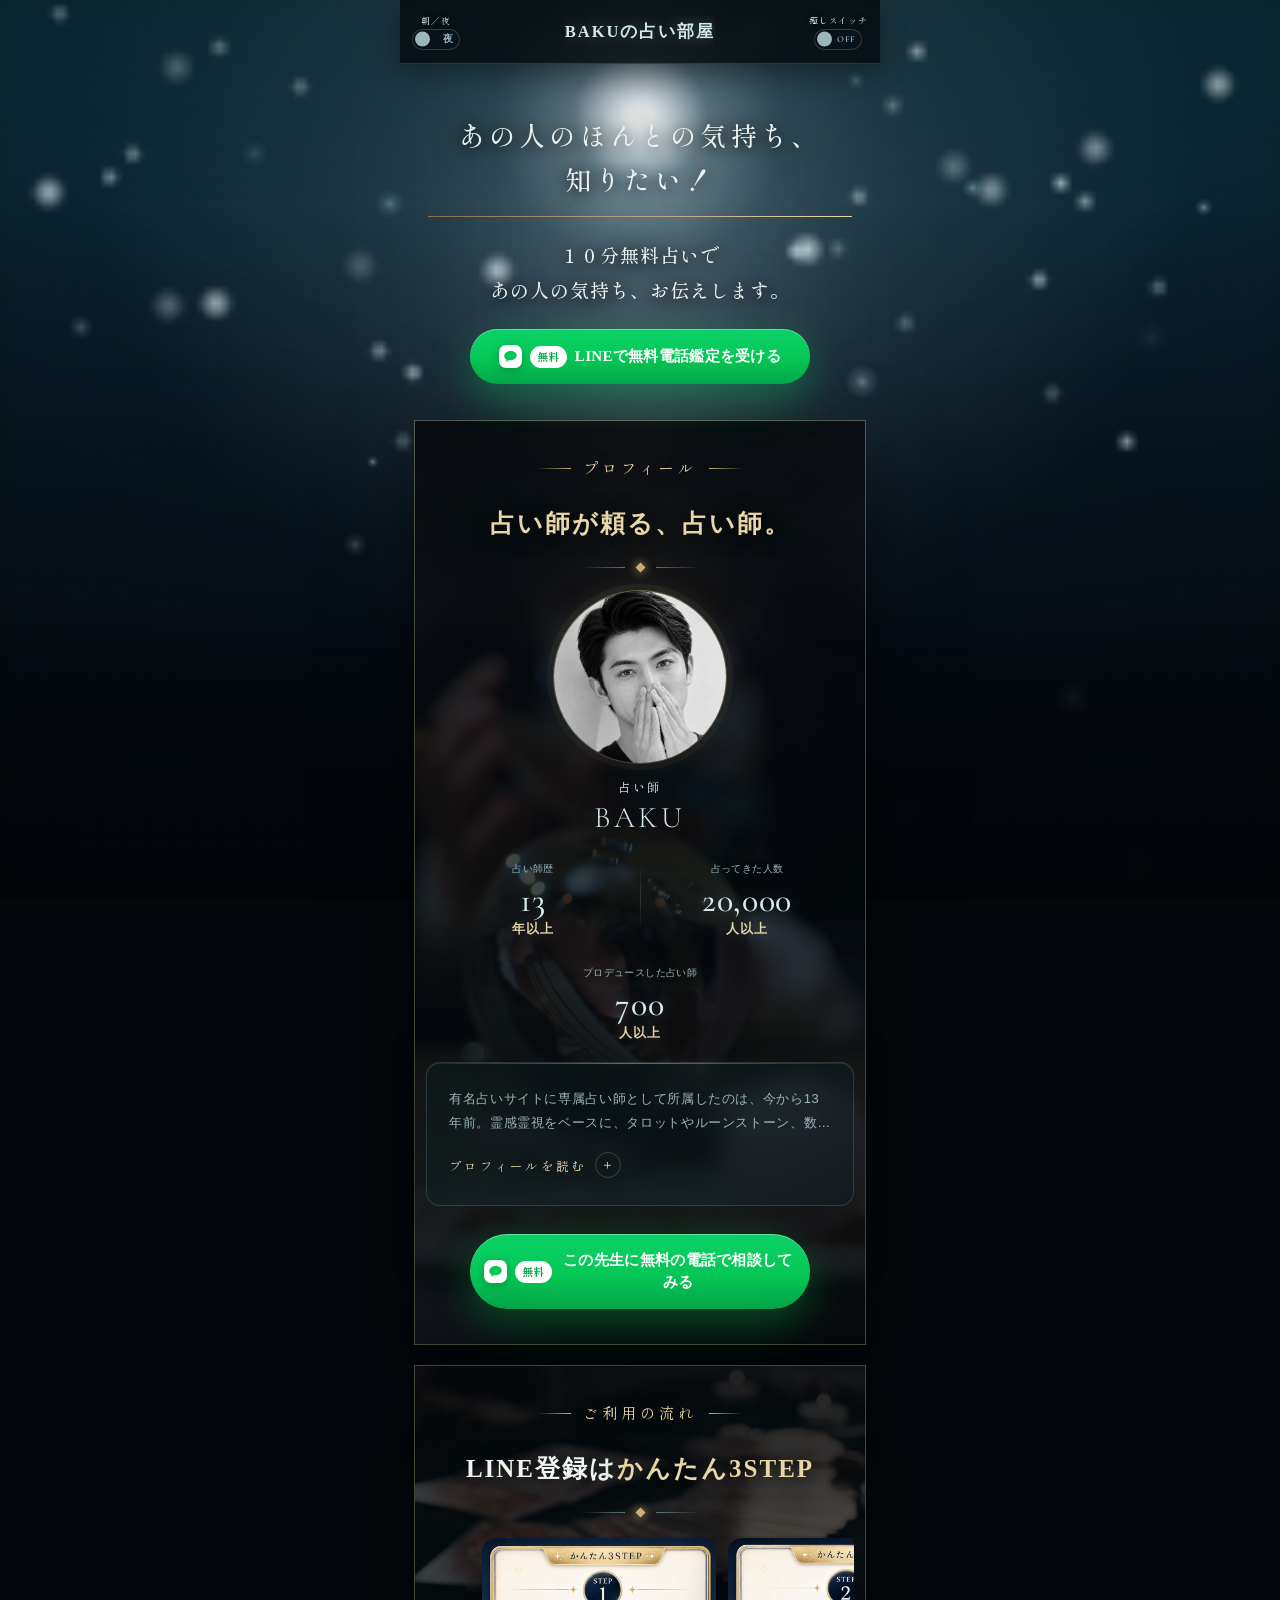
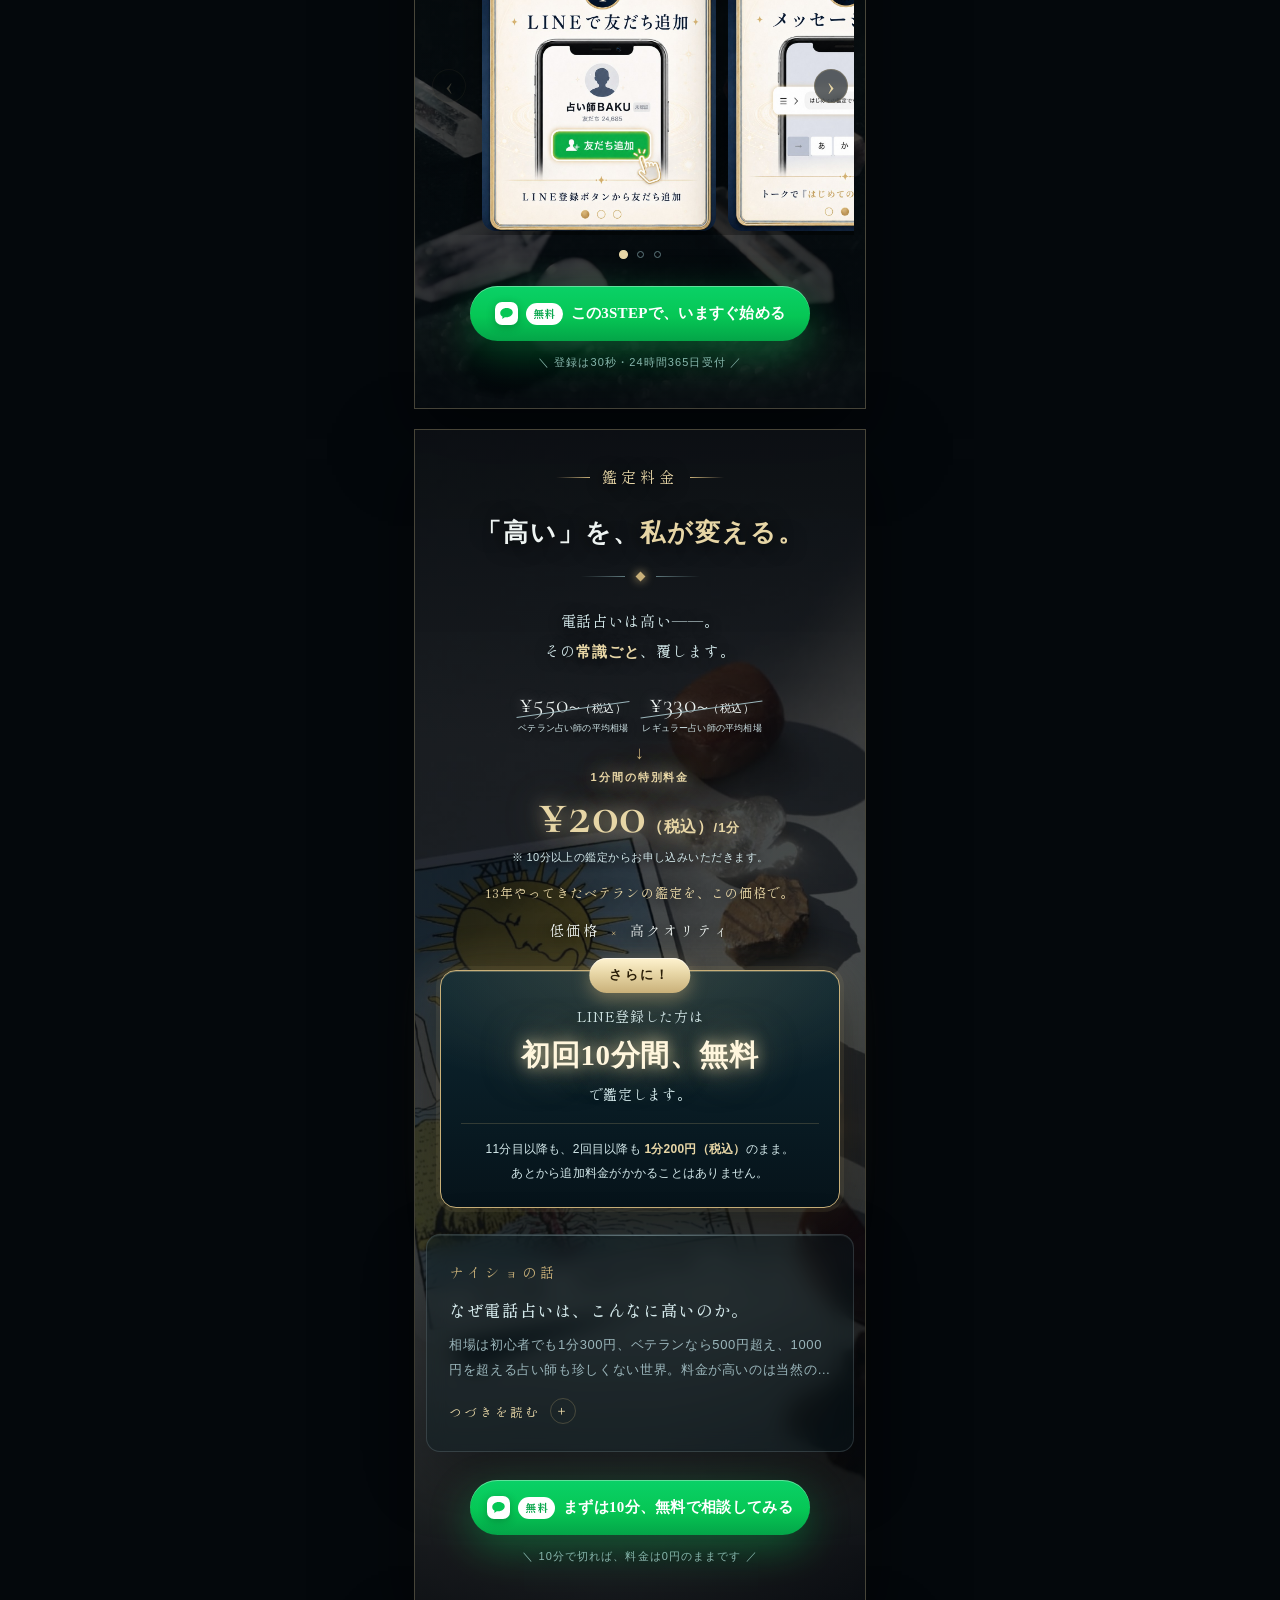
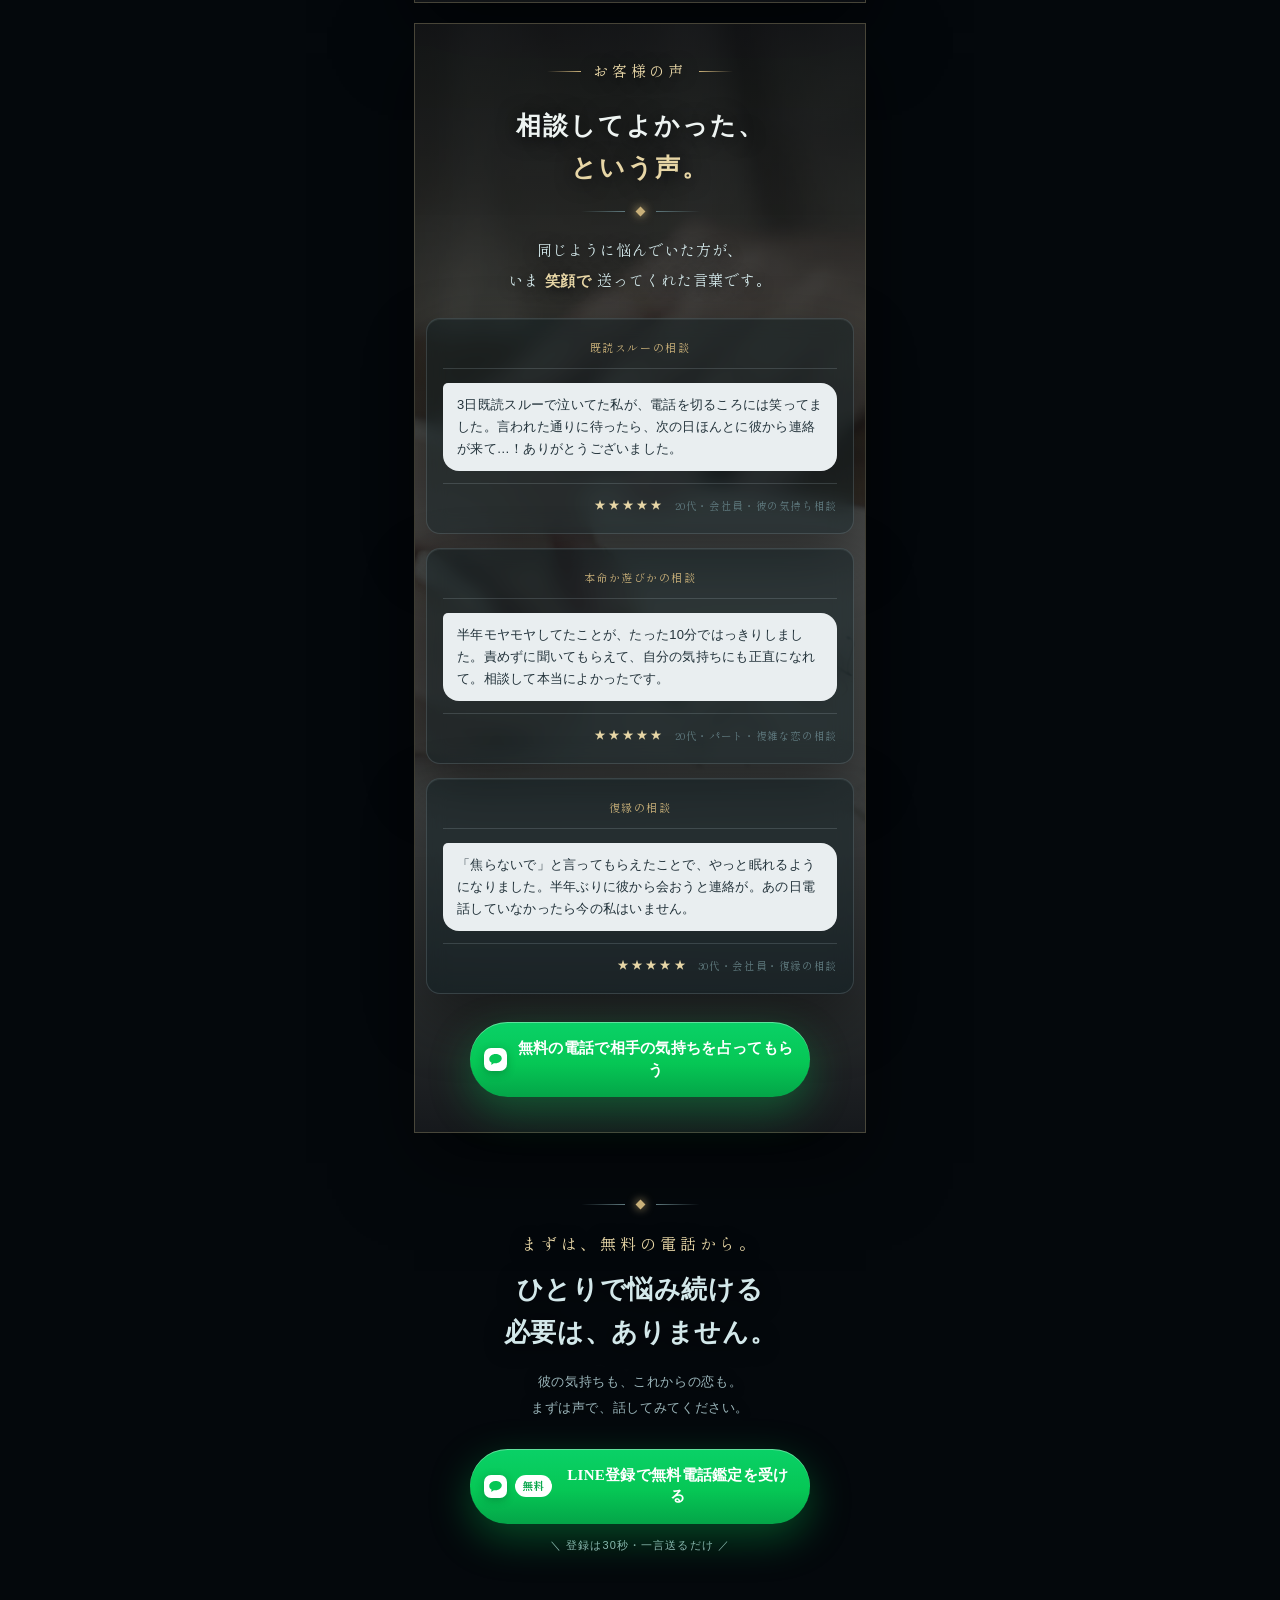
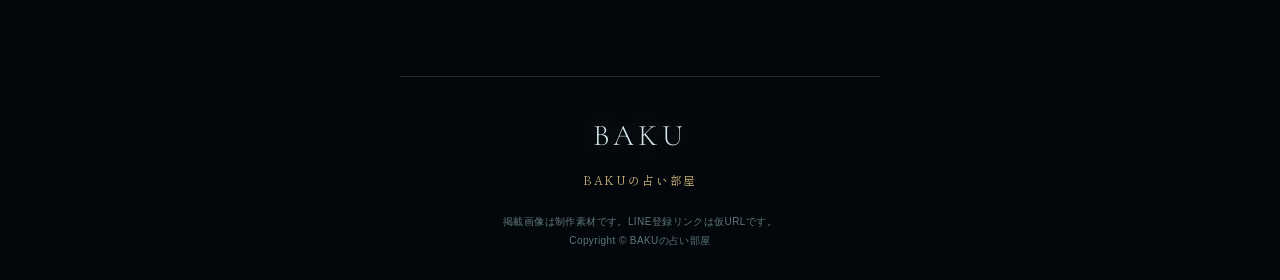
==== commit 2ccb74cb: "Add a 10-minute minimum note under the fable5 price Put a small caution line right below the ¥200 fi" ====
--- a/haru_line_lp_fable5/index.html
+++ b/haru_line_lp_fable5/index.html
@@ -187,6 +187,7 @@
       <div class="arrow">→</div>
       <div class="price-new"><small>1分間の特別料金</small>¥200<span class="tax">（税込）</span><span class="per">/1分</span></div>
     </div>
+    <p class="price-caution">※ 10分以上の鑑定からお申し込みいただきます。</p>
     <p class="price-note">13年やってきたベテランの鑑定を、この価格で。</p>
     <p class="taglabel">低価格 <span class="x">×</span> 高クオリティ</p>
 
--- a/haru_line_lp_fable5/assets/style.css
+++ b/haru_line_lp_fable5/assets/style.css
@@ -322,6 +322,9 @@
 .price-new small{display:block;font-family:var(--sans);font-size:11px;letter-spacing:.18em;
   color:var(--gold-hi);margin-bottom:6px}
 .price-new .per{display:inline;font-family:var(--sans);font-size:13px;letter-spacing:.08em;color:var(--gold-hi)}
+/* 価格の真下の注釈。主役の¥200 を邪魔しない大きさに抑えています */
+.price-caution{font-family:var(--sans);font-size:11px;letter-spacing:.04em;line-height:1.6;
+  color:var(--moon);text-align:center;margin:-8px 0 14px;text-shadow:0 1px 8px rgba(2,5,8,.95)}
 .price-note{font-family:var(--serif);font-size:13px;letter-spacing:.08em;color:var(--gold-hi);
   text-align:center;margin-bottom:12px;text-shadow:0 2px 14px rgba(2,5,8,.9)}
 .price-new .tax{font-size:.28em;letter-spacing:.04em}
@@ -367,6 +370,7 @@
 [data-theme="morning"] .bonus-p b{color:var(--accent)}
 [data-theme="morning"] .price-new{text-shadow:0 2px 18px rgba(255,255,255,.95)}
 [data-theme="morning"] .price-note{color:var(--accent);text-shadow:0 2px 14px rgba(255,255,255,.9)}
+[data-theme="morning"] .price-caution{color:var(--silver);text-shadow:0 1px 10px rgba(255,255,255,.9)}
 [data-theme="morning"] .taglabel{text-shadow:0 2px 14px rgba(255,255,255,.9)}
 [data-theme="morning"] .market-price .label{text-shadow:0 1px 8px rgba(255,255,255,.9)}
 
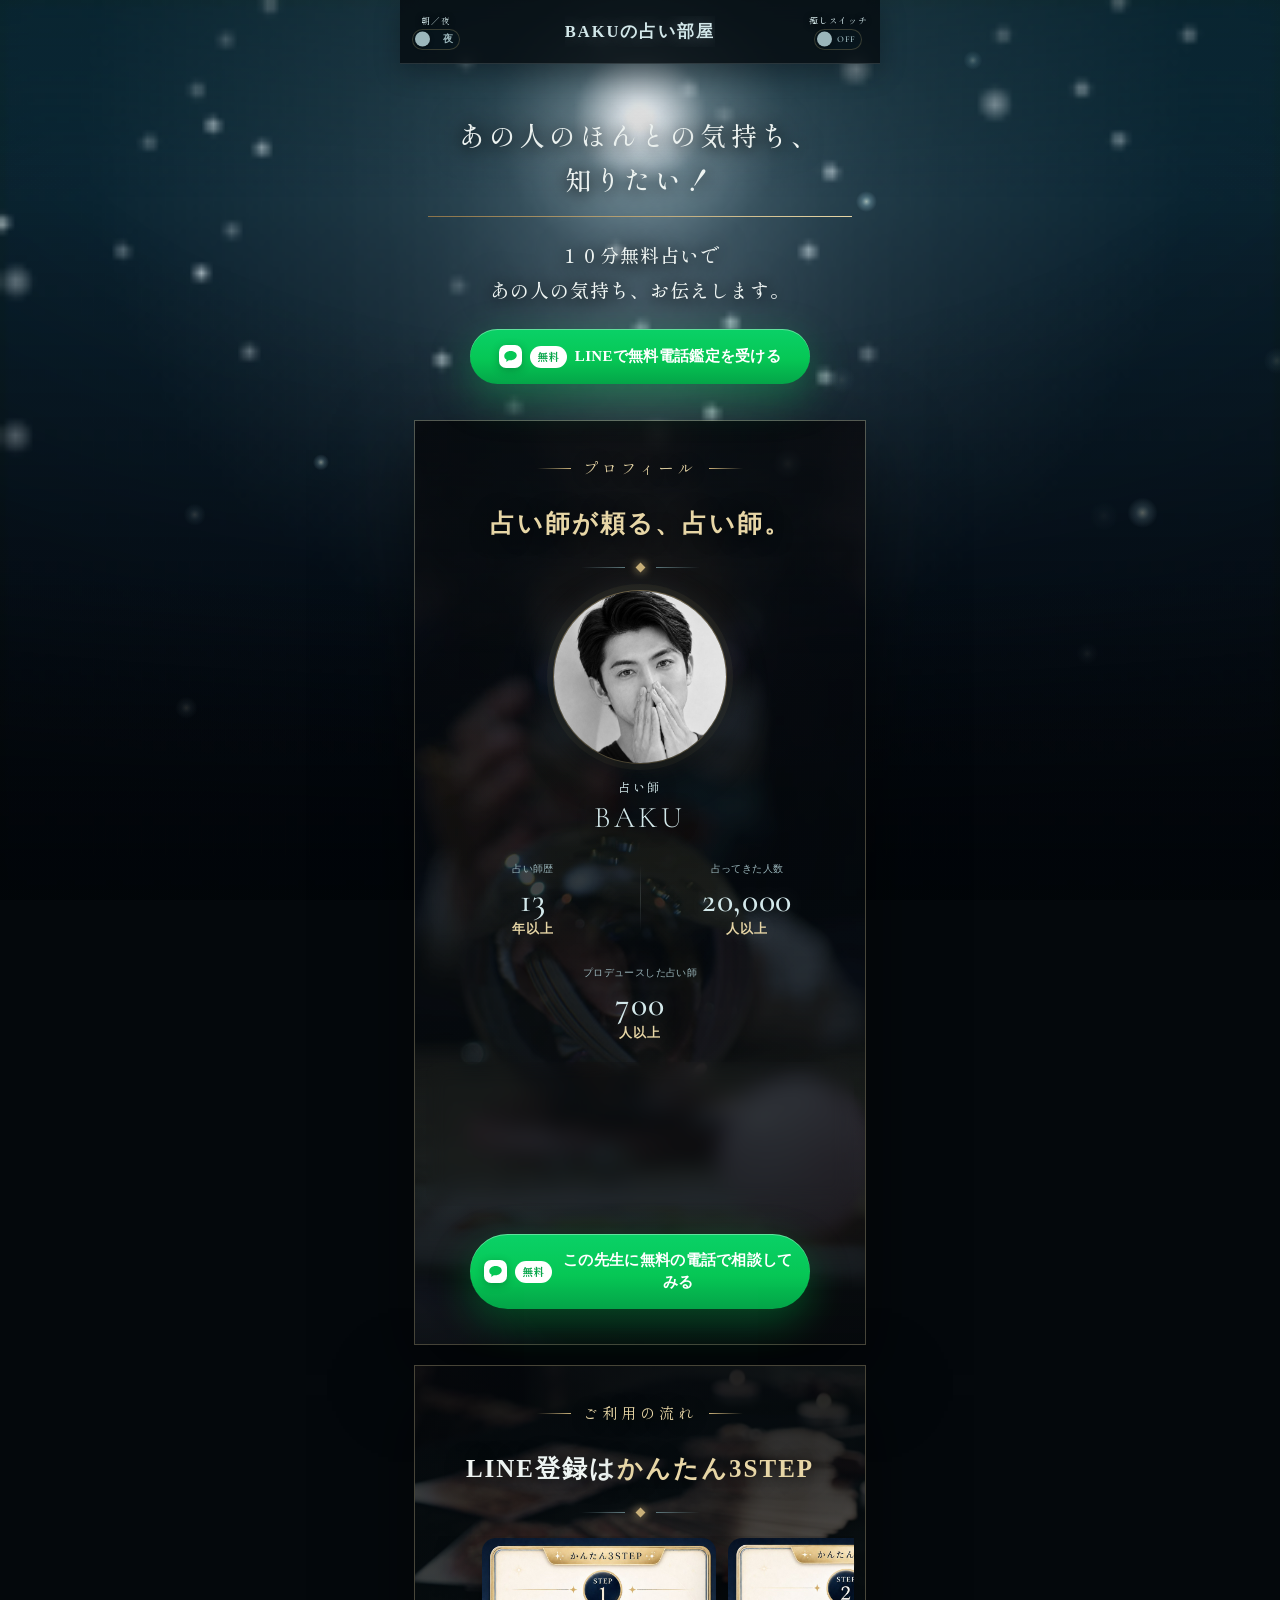
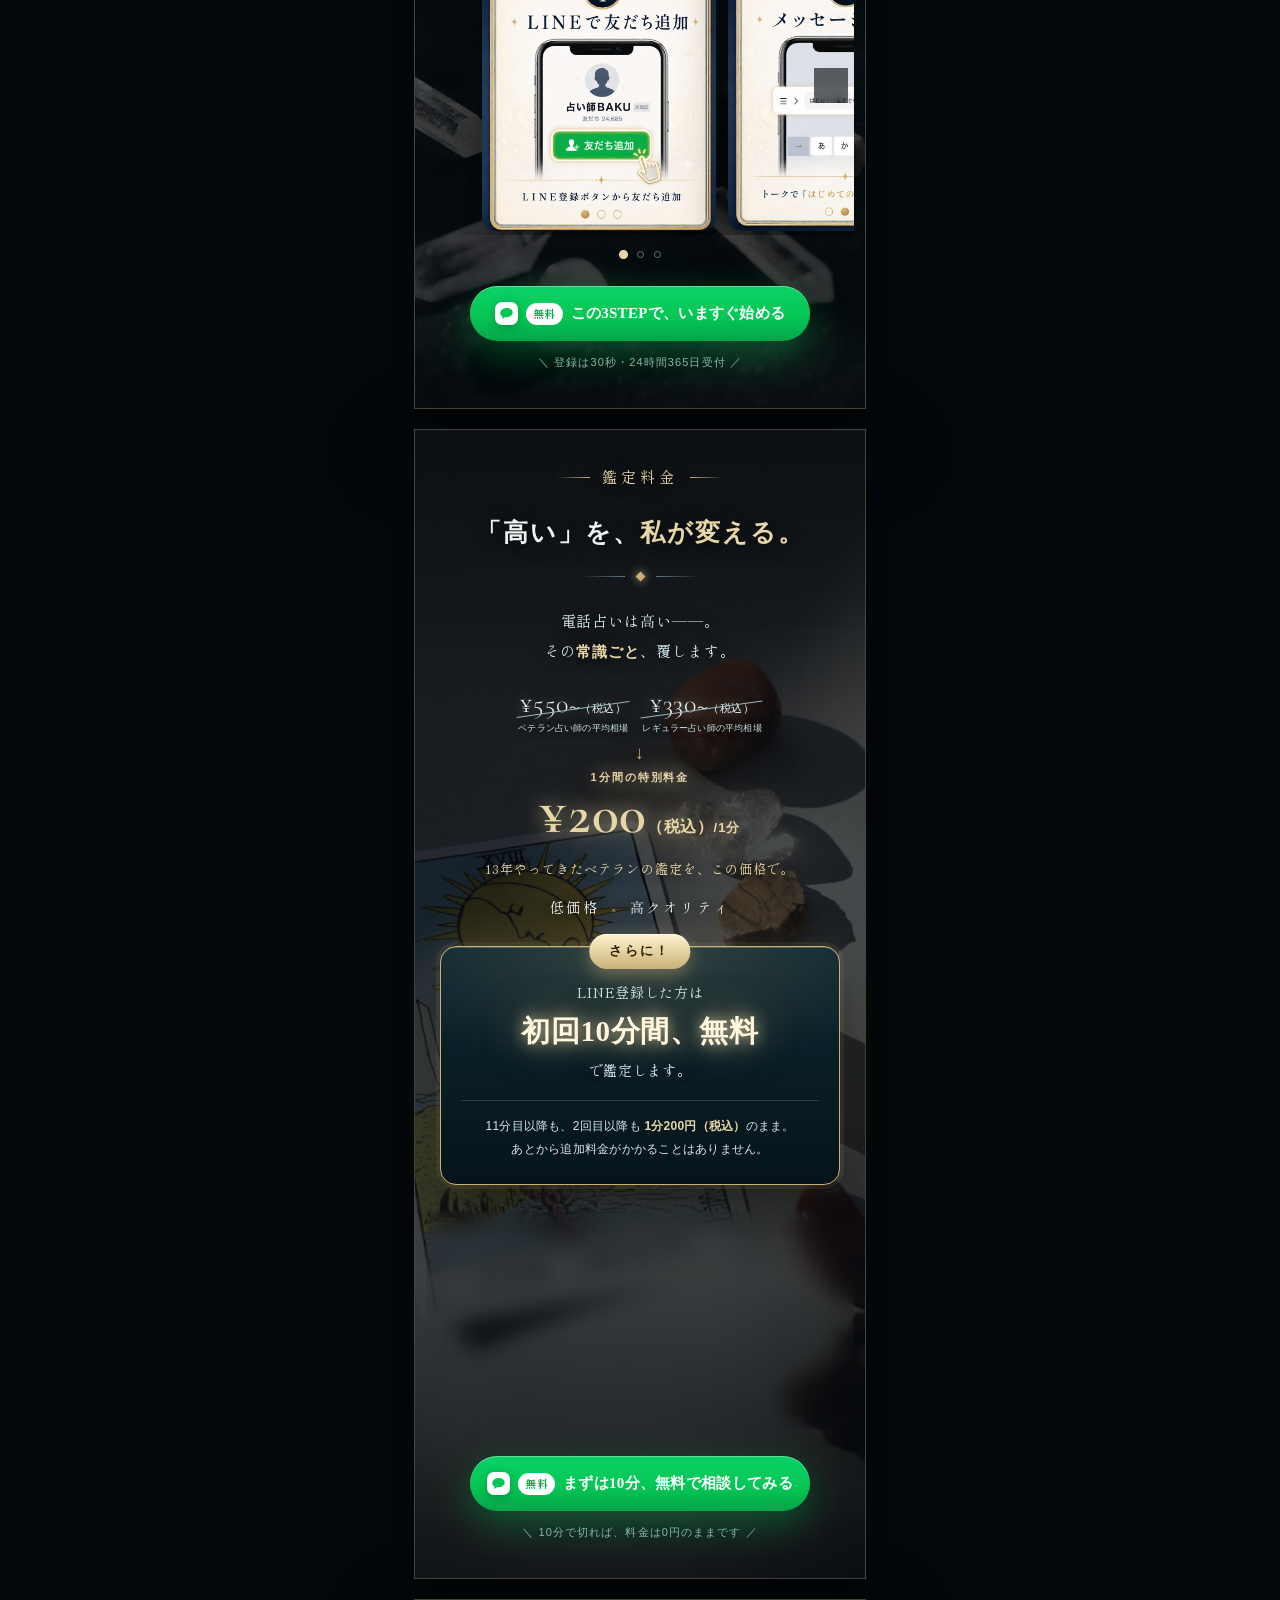
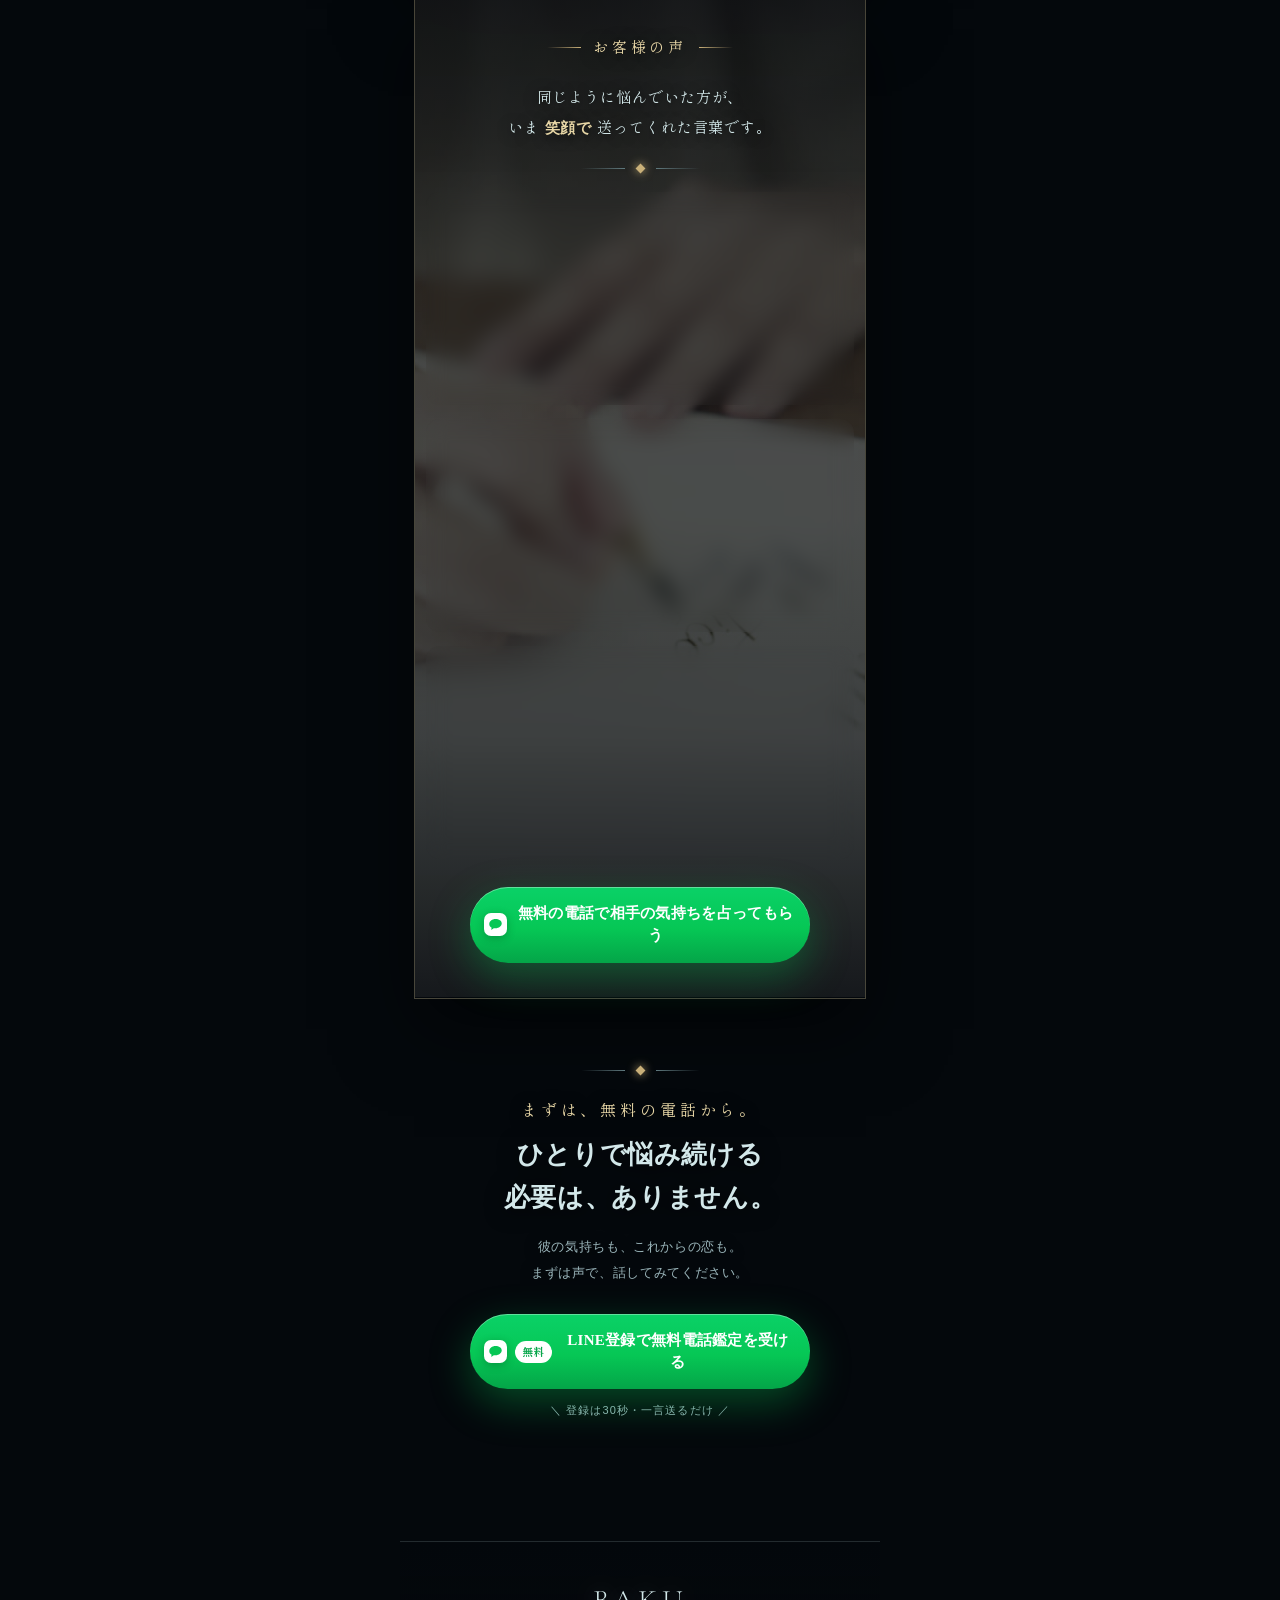
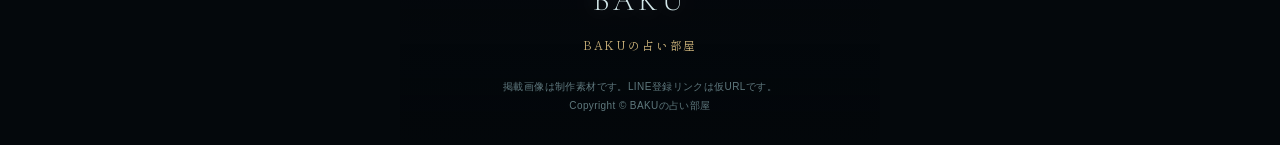
==== commit 2b732ce6: "Trim the voices heading and drop the review stars Lead the section with the lead sentence instead of" ====
--- a/haru_line_lp_fable5/index.html
+++ b/haru_line_lp_fable5/index.html
@@ -187,7 +187,6 @@
       <div class="arrow">→</div>
       <div class="price-new"><small>1分間の特別料金</small>¥200<span class="tax">（税込）</span><span class="per">/1分</span></div>
     </div>
-    <p class="price-caution">※ 10分以上の鑑定からお申し込みいただきます。</p>
     <p class="price-note">13年やってきたベテランの鑑定を、この価格で。</p>
     <p class="taglabel">低価格 <span class="x">×</span> 高クオリティ</p>
 
@@ -229,27 +228,26 @@
       <div class="veil"></div>
     </div>
     <div class="eyebrow">お客様の声</div>
-    <div class="sec-title">相談してよかった、<br><span class="gold">という声。</span></div>
-    <div class="divider"><span></span><i class="diamond"></i><span></span></div>
     <p class="lead-c">同じように悩んでいた方が、<br>いま <b>笑顔で</b> 送ってくれた言葉です。</p>
+    <div class="divider"><span></span><i class="diamond"></i><span></span></div>
 
     <div class="voice-grid">
       <div class="glass talk solo">
         <div class="talk-topic">既読スルーの相談</div>
         <div class="talk-row them"><div class="bubble them">3日既読スルーで泣いてた私が、電話を切るころには笑ってました。言われた通りに待ったら、次の日ほんとに彼から連絡が来て…！ありがとうございました。</div></div>
-        <div class="talk-meta"><span class="voice-stars">★★★★★</span><span class="talk-who">20代・会社員・彼の気持ち相談</span></div>
+        <div class="talk-meta"><span class="talk-who">20代・会社員・彼の気持ち相談</span></div>
       </div>
 
       <div class="glass talk solo">
         <div class="talk-topic">本命か遊びかの相談</div>
         <div class="talk-row them"><div class="bubble them">半年モヤモヤしてたことが、たった10分ではっきりしました。責めずに聞いてもらえて、自分の気持ちにも正直になれて。相談して本当によかったです。</div></div>
-        <div class="talk-meta"><span class="voice-stars">★★★★★</span><span class="talk-who">20代・パート・複雑な恋の相談</span></div>
+        <div class="talk-meta"><span class="talk-who">20代・パート・複雑な恋の相談</span></div>
       </div>
 
       <div class="glass talk solo">
         <div class="talk-topic">復縁の相談</div>
         <div class="talk-row them"><div class="bubble them">「焦らないで」と言ってもらえたことで、やっと眠れるようになりました。半年ぶりに彼から会おうと連絡が。あの日電話していなかったら今の私はいません。</div></div>
-        <div class="talk-meta"><span class="voice-stars">★★★★★</span><span class="talk-who">30代・会社員・復縁の相談</span></div>
+        <div class="talk-meta"><span class="talk-who">30代・会社員・復縁の相談</span></div>
       </div>
     </div>
 
--- a/haru_line_lp_fable5/assets/style.css
+++ b/haru_line_lp_fable5/assets/style.css
@@ -104,6 +104,9 @@
 .divider{display:flex;align-items:center;justify-content:center;gap:12px;margin:6px auto 20px}
 .eyebrow+.sec-title{margin-top:20px;margin-bottom:20px}
 .sec-title+.divider{margin-top:0}
+/* 見出しを置かず、小見出しのすぐ下にリード文を置くセクション用 */
+.eyebrow+.lead-c{margin-top:20px}
+.lead-c+.divider{margin-top:0}
 .divider span{height:1px;width:44px;background:linear-gradient(90deg,transparent,var(--silver-d))}
 .divider span:last-child{background:linear-gradient(90deg,var(--silver-d),transparent)}
 .diamond{width:7px;height:7px;background:var(--gold);transform:rotate(45deg);box-shadow:0 0 10px var(--gold)}
@@ -322,9 +325,6 @@
 .price-new small{display:block;font-family:var(--sans);font-size:11px;letter-spacing:.18em;
   color:var(--gold-hi);margin-bottom:6px}
 .price-new .per{display:inline;font-family:var(--sans);font-size:13px;letter-spacing:.08em;color:var(--gold-hi)}
-/* 価格の真下の注釈。主役の¥200 を邪魔しない大きさに抑えています */
-.price-caution{font-family:var(--sans);font-size:11px;letter-spacing:.04em;line-height:1.6;
-  color:var(--moon);text-align:center;margin:-8px 0 14px;text-shadow:0 1px 8px rgba(2,5,8,.95)}
 .price-note{font-family:var(--serif);font-size:13px;letter-spacing:.08em;color:var(--gold-hi);
   text-align:center;margin-bottom:12px;text-shadow:0 2px 14px rgba(2,5,8,.9)}
 .price-new .tax{font-size:.28em;letter-spacing:.04em}
@@ -370,7 +370,6 @@
 [data-theme="morning"] .bonus-p b{color:var(--accent)}
 [data-theme="morning"] .price-new{text-shadow:0 2px 18px rgba(255,255,255,.95)}
 [data-theme="morning"] .price-note{color:var(--accent);text-shadow:0 2px 14px rgba(255,255,255,.9)}
-[data-theme="morning"] .price-caution{color:var(--silver);text-shadow:0 1px 10px rgba(255,255,255,.9)}
 [data-theme="morning"] .taglabel{text-shadow:0 2px 14px rgba(255,255,255,.9)}
 [data-theme="morning"] .market-price .label{text-shadow:0 1px 8px rgba(255,255,255,.9)}
 
@@ -576,7 +575,6 @@
 .talk.solo .bubble{max-width:100%}
 .talk-meta{display:flex;align-items:center;justify-content:flex-end;gap:10px;
   margin-top:12px;padding-top:10px;border-top:1px solid var(--line)}
-.talk-meta .voice-stars{margin-bottom:0}
 .talk-who{font-size:10.5px;color:var(--silver-d);letter-spacing:.06em;font-family:var(--serif)}
 
 /* ===== 料金前の安心一言バンド ===== */
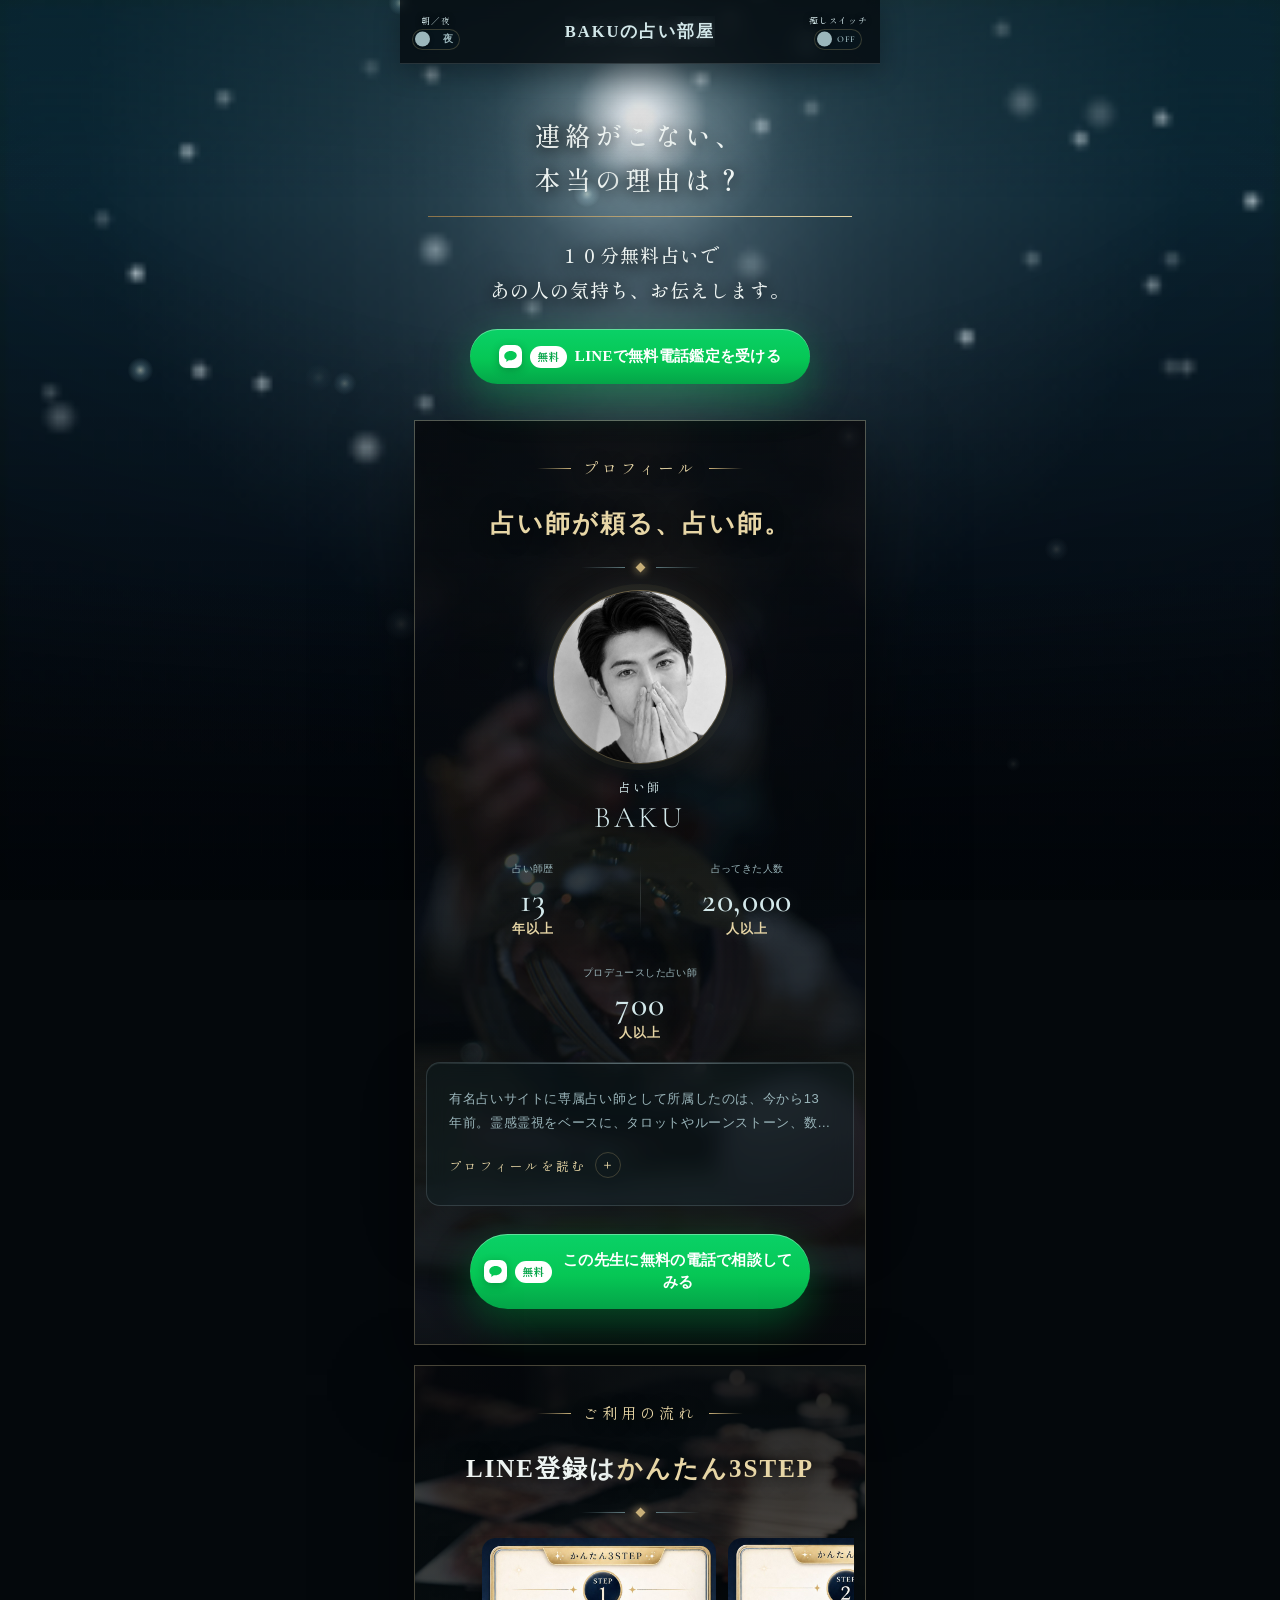
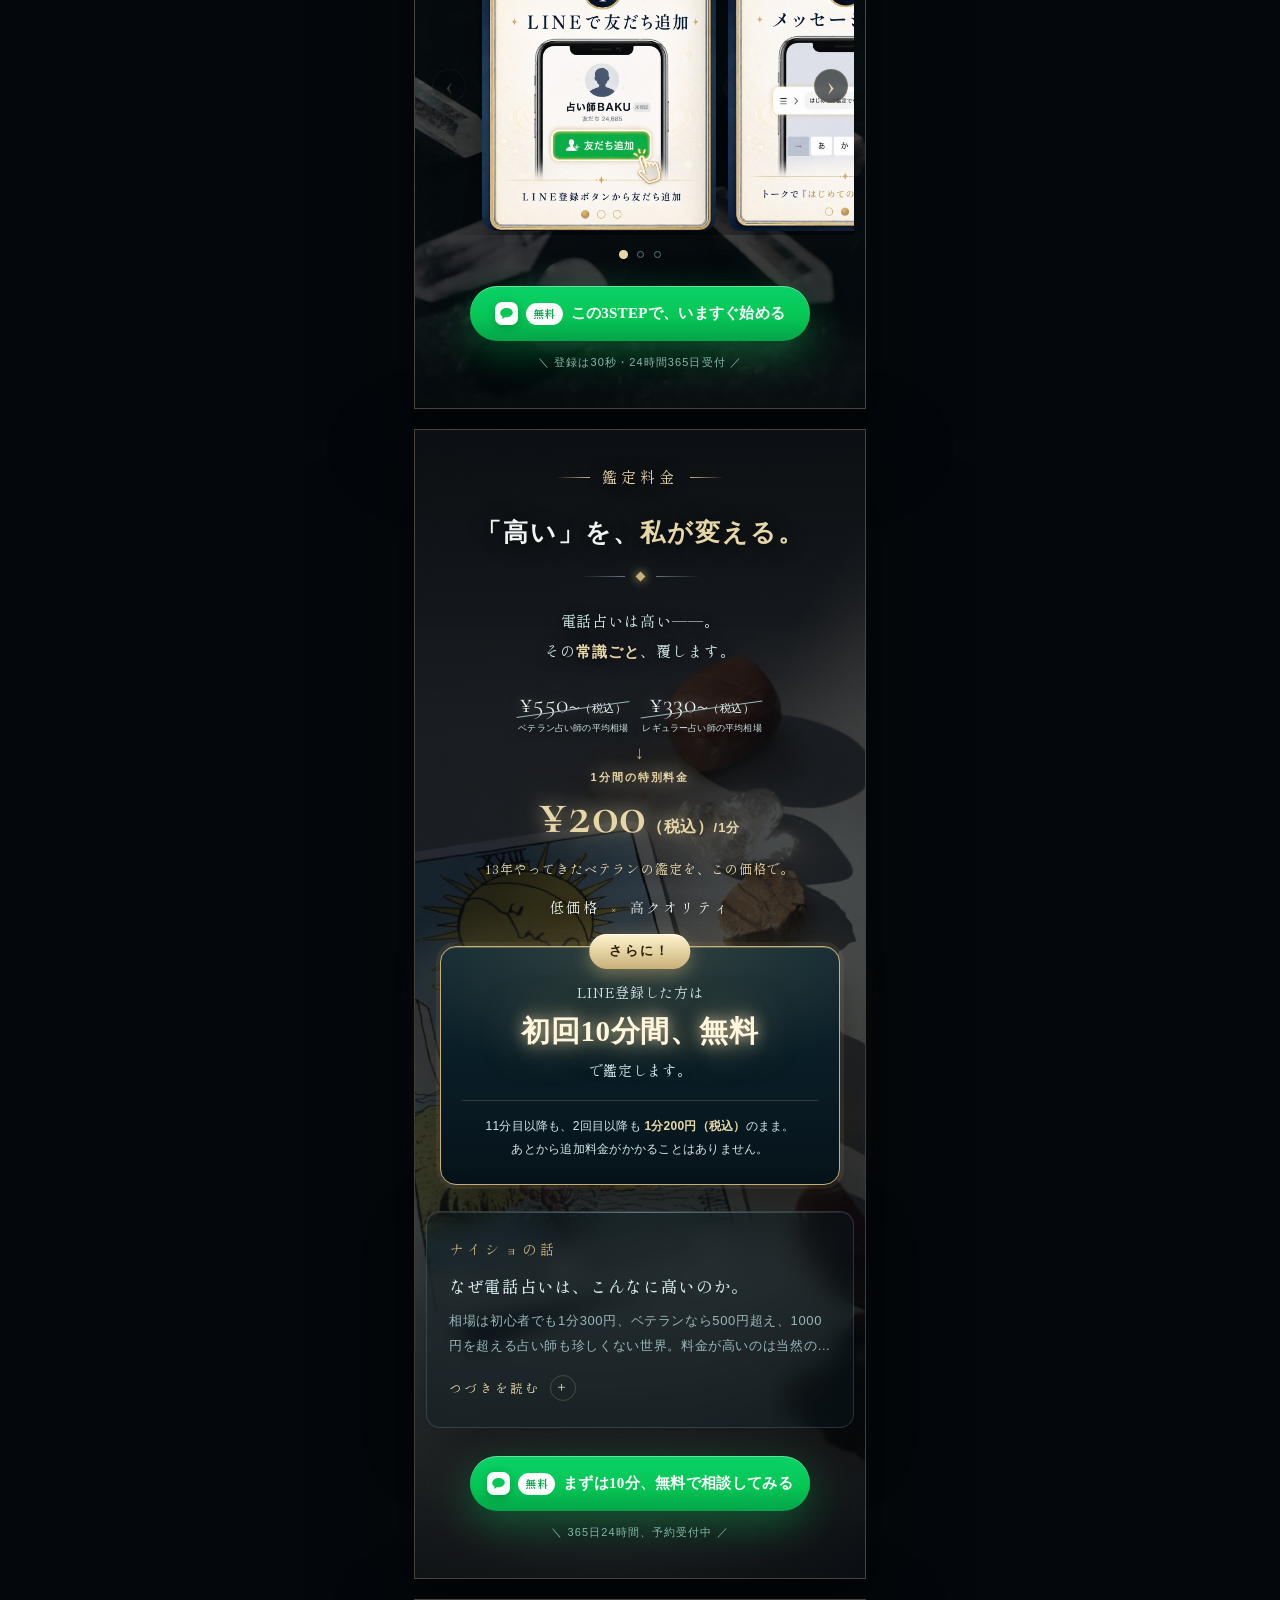
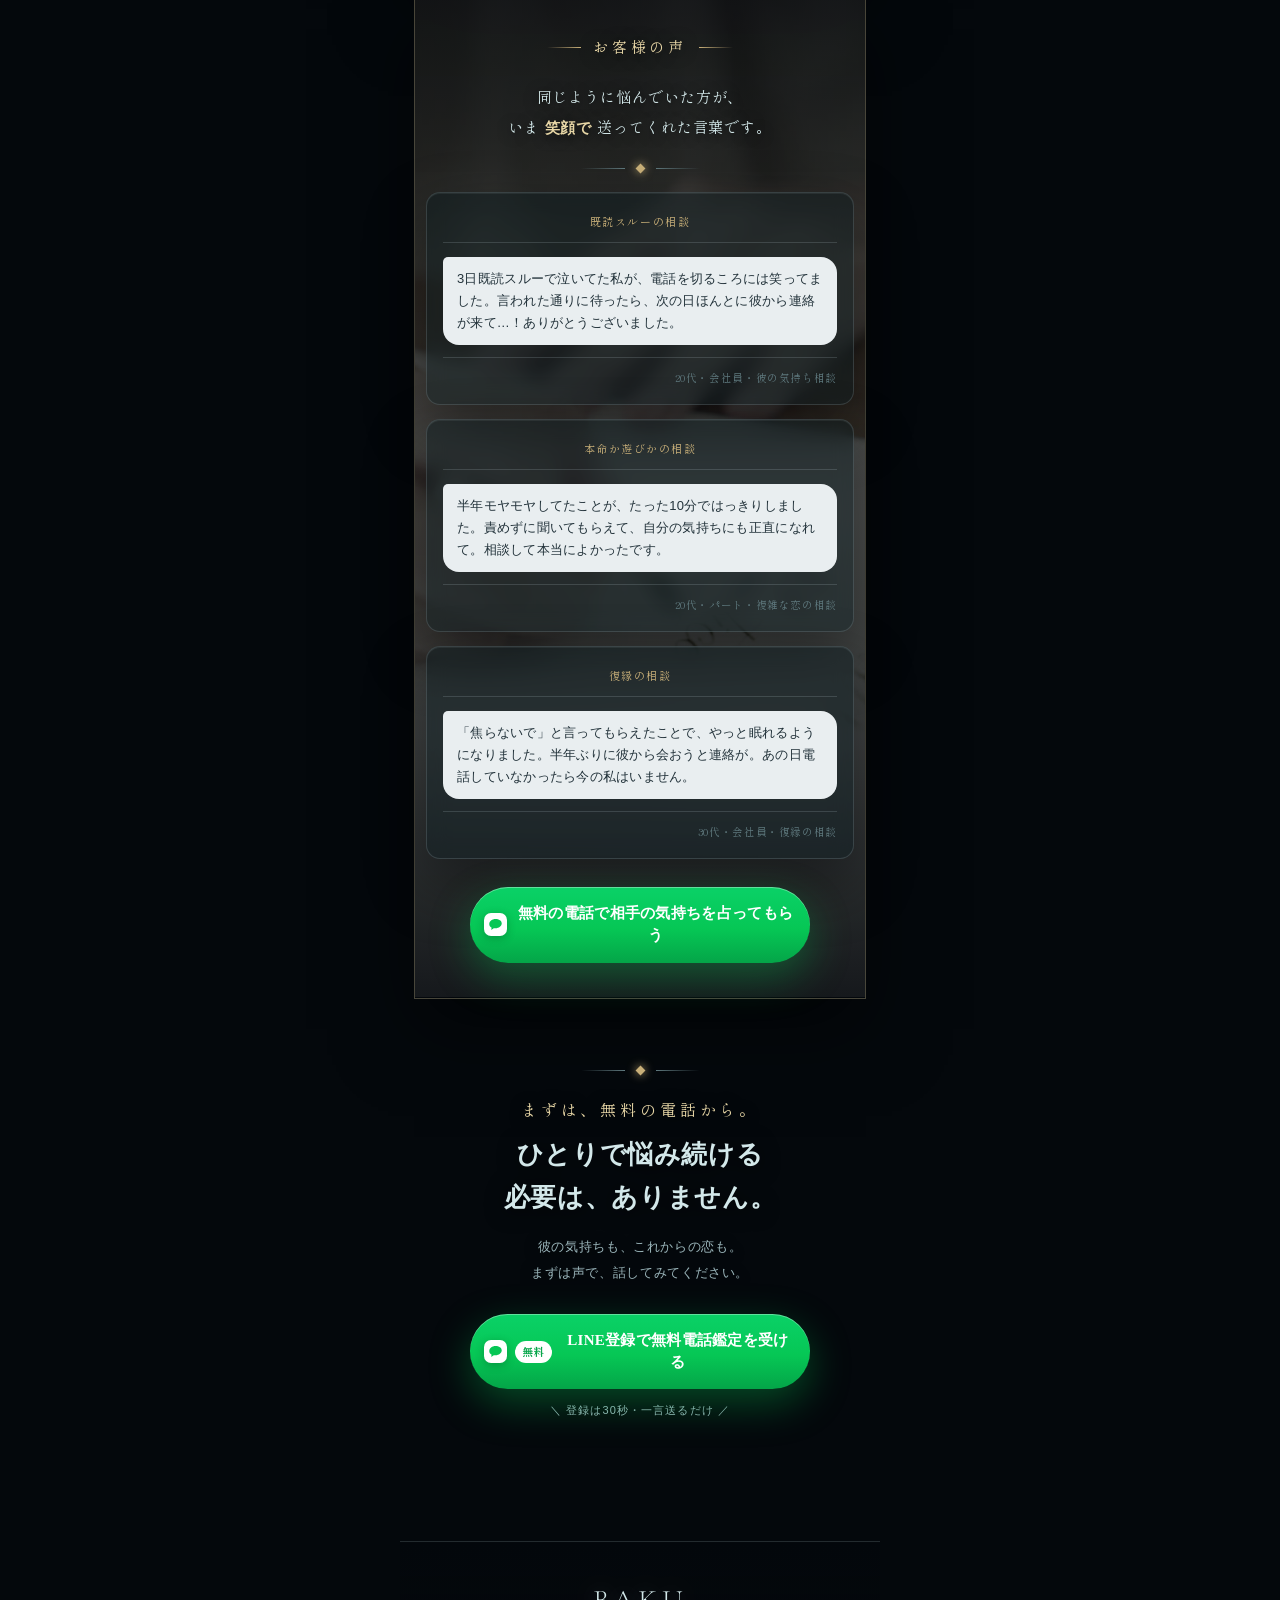
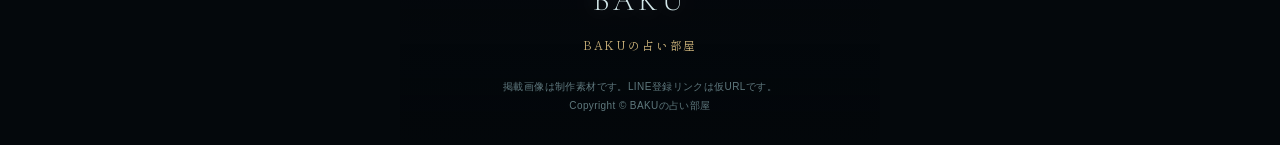
==== commit 83b6e16b: "Swap the price CTA sub line for the booking hours Drop the "10分で切れば0円" reassurance and say that book" ====
--- a/haru_line_lp_fable5/index.html
+++ b/haru_line_lp_fable5/index.html
@@ -215,7 +215,7 @@
         <span class="line-ic" aria-hidden="true"><svg viewBox="0 0 24 24" fill="#fff"><path d="M12 3C6.5 3 2 6.6 2 11c0 2.5 1.5 4.7 3.8 6.2-.2.7-.7 2.4-.8 2.8 0 .3.2.4.4.3.2-.1 2.7-1.8 3.7-2.5.9.1 1.9.2 2.9.2 5.5 0 10-3.6 10-8S17.5 3 12 3z"/></svg></span>
         <span class="free">無料</span><span class="txt">まずは10分、無料で相談してみる</span>
       </a>
-      <p class="btn-sub">＼ 10分で切れば、料金は0円のままです ／</p>
+      <p class="btn-sub">＼ 365日24時間、予約受付中 ／</p>
     </div>
   </section>
 
--- a/haru_line_lp_fable5/assets/style.css
+++ b/haru_line_lp_fable5/assets/style.css
@@ -249,7 +249,7 @@
 .hs-track{flex:1;height:1px;background:var(--line);position:relative;overflow:hidden}
 .hs-fill{position:absolute;inset:0;transform:scaleX(0);transform-origin:left center;
   background:linear-gradient(90deg,var(--gold-deep),var(--gold-hi))}
-.hs-fill.run{animation:hsFill var(--hs-dur,4800ms) linear both}
+.hs-fill.run{animation:hsFill var(--hs-dur,3360ms) linear both}
 @keyframes hsFill{from{transform:scaleX(0)}to{transform:scaleX(1)}}
 @media (prefers-reduced-motion:reduce){
   .hs-phrase span,.hs-phrase.is-on span,.hs-phrase.is-out span{
